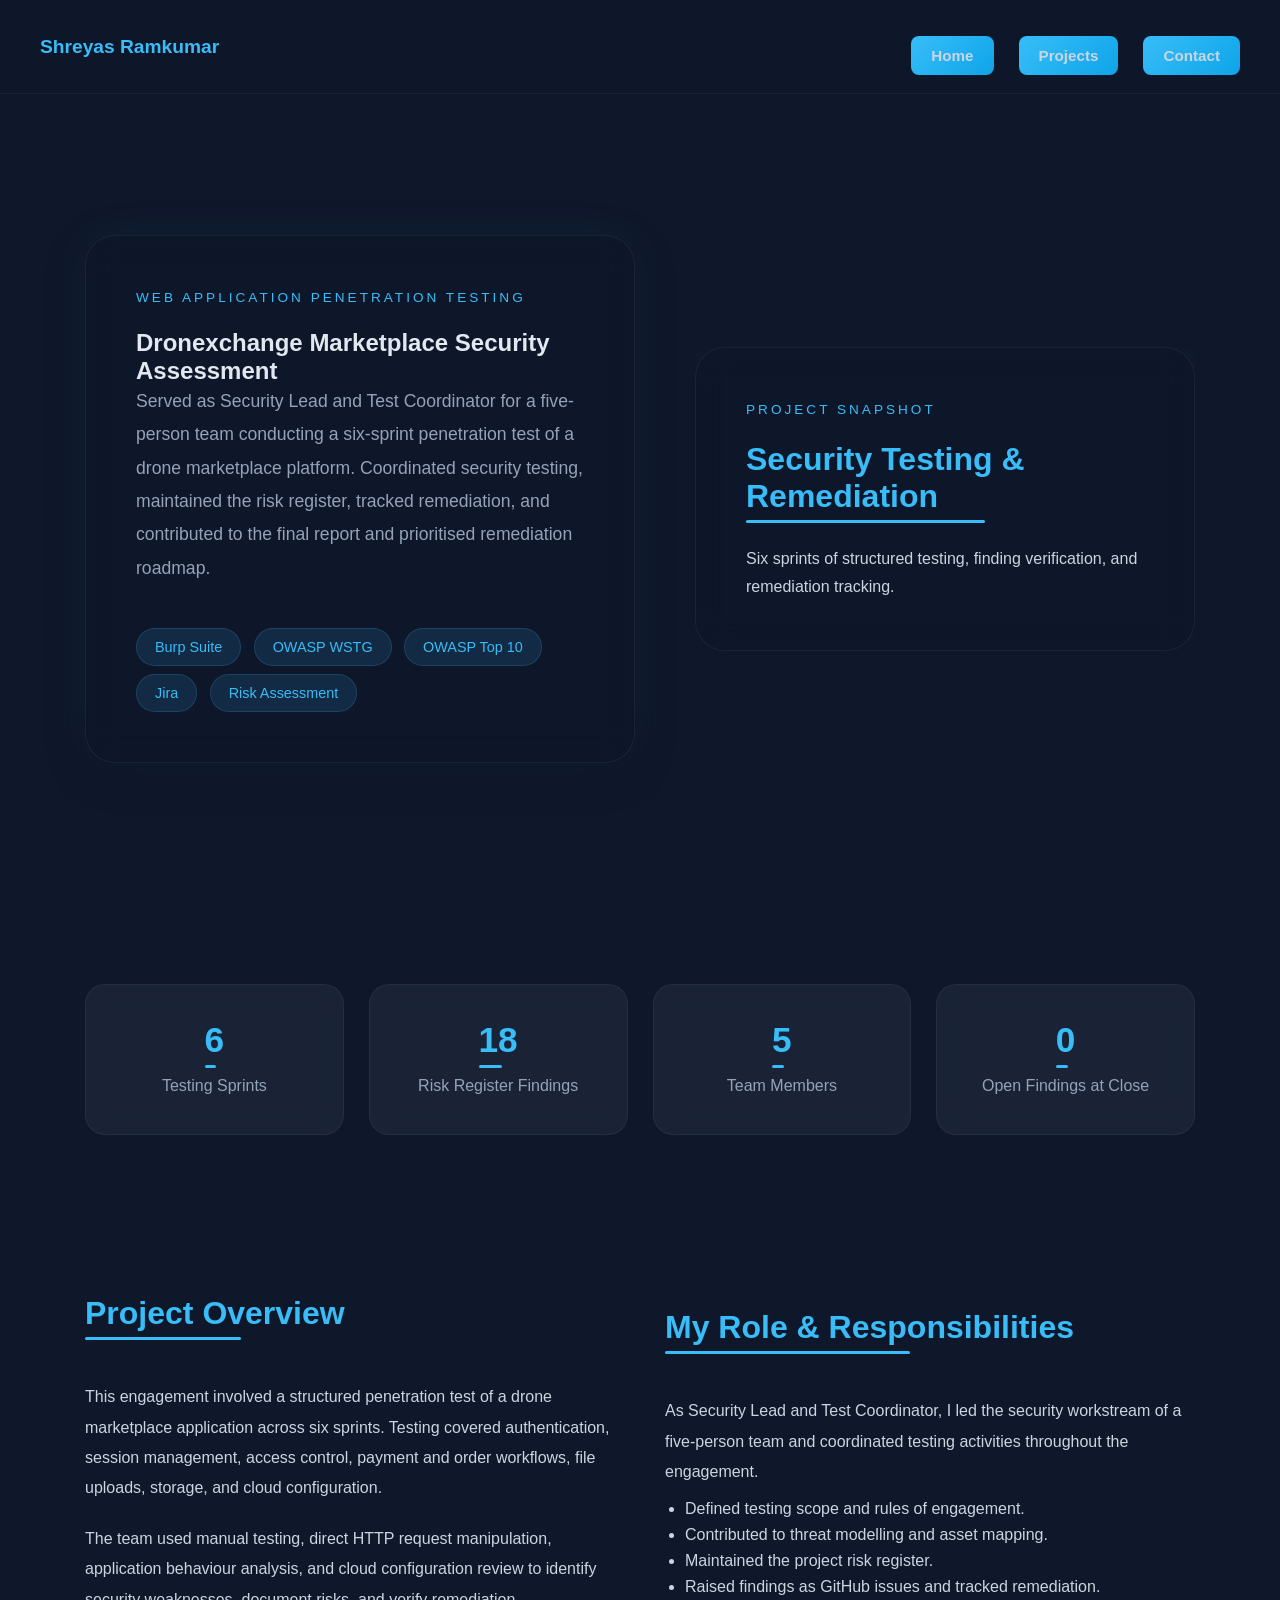
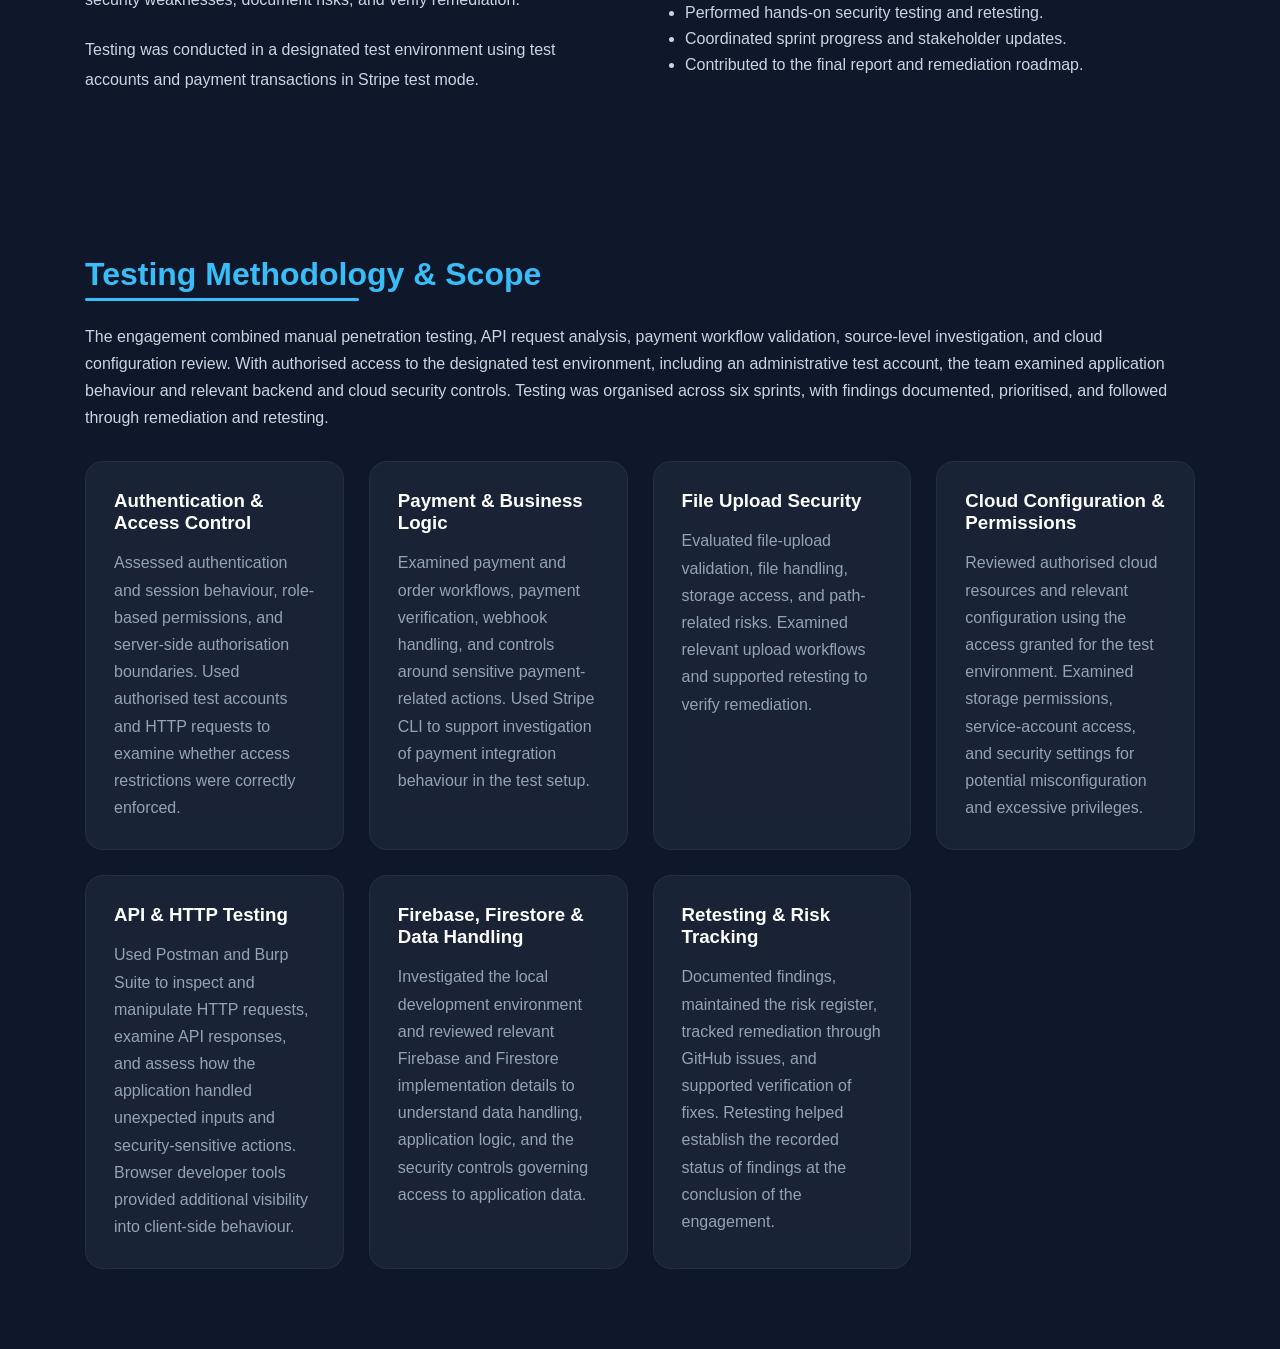
==== dronexchange.html @ d982eaaa "Update dronexchange.html" ====
<!DOCTYPE html>
<html lang="en">

<head>
    <meta charset="UTF-8">
    <meta name="viewport" content="width=device-width, initial-scale=1.0">

    <title>Dronexchange Security Assessment | Shreyas Ramkumar</title>
    <meta name="description"
        content="A public-safe case study of a six-sprint marketplace penetration-testing engagement led by Shreyas Ramkumar.">

    <link rel="stylesheet" href="style.css">
</head>

<body>

    <!-- NAVBAR -->
    <nav>
        <h3>Shreyas Ramkumar</h3>

        <div>
            <a href="index.html">Home</a>
            <a href="index.html#projects">Projects</a>
            <a href="index.html#contact">Contact</a>
        </div>
    </nav>

    <!-- PROJECT HERO -->
    <section class="project-showcase">

        <div class="project-hero-card hidden">

            <p class="project-label">
                WEB APPLICATION PENETRATION TESTING
            </p>

            <h1>Dronexchange Marketplace Security Assessment</h1>

            <p class="project-description">
                Served as Security Lead and Test Coordinator for a
                five-person team conducting a six-sprint penetration
                test of a drone marketplace platform. Coordinated
                security testing, maintained the risk register, tracked
                remediation, and contributed to the final report and
                prioritised remediation roadmap.
            </p>

            <div class="project-badges">
                <span>Burp Suite</span>
                <span>OWASP WSTG</span>
                <span>OWASP Top 10</span>
                <span>Jira</span>
                <span>Risk Assessment</span>
            </div>

        </div>

        <div class="project-showcase-image hidden">
            <!-- We will add a suitable public-safe project visual later. -->
            <div class="project-hero-card">
                <p class="project-label">PROJECT SNAPSHOT</p>
                <h2>Security Testing &amp; Remediation</h2>
                <p>
                    Six sprints of structured testing, finding
                    verification, and remediation tracking.
                </p>
            </div>
        </div>

    </section>

    <!-- PROJECT METRICS -->
    <section>

        <div class="stats-grid">

            <div class="stat-card hidden">
                <h2>6</h2>
                <p>Testing Sprints</p>
            </div>

            <div class="stat-card hidden">
                <h2>18</h2>
                <p>Risk Register Findings</p>
            </div>

            <div class="stat-card hidden">
                <h2>5</h2>
                <p>Team Members</p>
            </div>

            <div class="stat-card hidden">
                <h2>0</h2>
                <p>Open Findings at Close</p>
            </div>

        </div>

    </section>

    
    <!-- PROJECT OVERVIEW -->
    <section>

        <div class="split-layout">

            <div class="split-text hidden">

                <h2>Project Overview</h2>

                <p>
                    This engagement involved a structured penetration
                    test of a drone marketplace application across six
                    sprints. Testing covered authentication, session
                    management, access control, payment and order
                    workflows, file uploads, storage, and cloud
                    configuration.
                </p>

                <p>
                    The team used manual testing, direct HTTP request
                    manipulation, application behaviour analysis, and
                    cloud configuration review to identify security
                    weaknesses, document risks, and verify remediation.
                </p>

                <p>
                    Testing was conducted in a designated test
                    environment using test accounts and payment
                    transactions in Stripe test mode.
                </p>

            </div>

            <div class="split-text hidden">

                <h2>My Role &amp; Responsibilities</h2>

                <p>
                    As Security Lead and Test Coordinator, I led the
                    security workstream of a five-person team and
                    coordinated testing activities throughout the
                    engagement.
                </p>

                <ul>
                    <li>Defined testing scope and rules of engagement.</li>
                    <li>Contributed to threat modelling and asset mapping.</li>
                    <li>Maintained the project risk register.</li>
                    <li>Raised findings as GitHub issues and tracked remediation.</li>
                    <li>Performed hands-on security testing and retesting.</li>
                    <li>Coordinated sprint progress and stakeholder updates.</li>
                    <li>Contributed to the final report and remediation roadmap.</li>
                </ul>

            </div>

        </div>

    </section>

    
    <!-- TESTING METHODOLOGY & SCOPE -->
    <section>

        <h2>Testing Methodology &amp; Scope</h2>

        <p>
            The engagement combined manual penetration testing,
            API request analysis, payment workflow validation,
            source-level investigation, and cloud configuration
            review. With authorised access to the designated test
            environment, including an administrative test account,
            the team examined application behaviour and relevant
            backend and cloud security controls. Testing was
            organised across six sprints, with findings documented,
            prioritised, and followed through remediation and retesting.
        </p>

        <div class="feature-grid">

            <!-- CARD 1 -->
            <div class="feature-card hidden">
                <h3>Authentication &amp; Access Control</h3>
                <p>
                    Assessed authentication and session behaviour,
                    role-based permissions, and server-side
                    authorisation boundaries. Used authorised test
                    accounts and HTTP requests to examine whether
                    access restrictions were correctly enforced.
                </p>
            </div>

            <!-- CARD 2 -->
            <div class="feature-card hidden">
                <h3>Payment &amp; Business Logic</h3>
                <p>
                    Examined payment and order workflows, payment
                    verification, webhook handling, and controls
                    around sensitive payment-related actions.
                    Used Stripe CLI to support investigation of
                    payment integration behaviour in the test setup.
                </p>
            </div>

            <!-- CARD 3 -->
            <div class="feature-card hidden">
                <h3>File Upload Security</h3>
                <p>
                    Evaluated file-upload validation, file handling,
                    storage access, and path-related risks. Examined
                    relevant upload workflows and supported
                    retesting to verify remediation.
                </p>
            </div>

            <!-- CARD 4 -->
            <div class="feature-card hidden">
                <h3>Cloud Configuration &amp; Permissions</h3>
                <p>
                    Reviewed authorised cloud resources and relevant
                    configuration using the access granted for the
                    test environment. Examined storage permissions,
                    service-account access, and security settings
                    for potential misconfiguration and excessive
                    privileges.
                </p>
            </div>

            <!-- CARD 5 -->
            <div class="feature-card hidden">
                <h3>API &amp; HTTP Testing</h3>
                <p>
                    Used Postman and Burp Suite to inspect and
                    manipulate HTTP requests, examine API responses,
                    and assess how the application handled
                    unexpected inputs and security-sensitive actions.
                    Browser developer tools provided additional
                    visibility into client-side behaviour.
                </p>
            </div>

            <!-- CARD 6 -->
            <div class="feature-card hidden">
                <h3>Firebase, Firestore &amp; Data Handling</h3>
                <p>
                    Investigated the local development environment
                    and reviewed relevant Firebase and Firestore
                    implementation details to understand data
                    handling, application logic, and the security
                    controls governing access to application data.
                </p>
            </div>

            <!-- CARD 7 -->
            <div class="feature-card hidden">
                <h3>Retesting &amp; Risk Tracking</h3>
                <p>
                    Documented findings, maintained the risk register,
                    tracked remediation through GitHub issues, and
                    supported verification of fixes. Retesting
                    helped establish the recorded status of findings
                    at the conclusion of the engagement.
                </p>
            </div>

        </div>

    </section>


    <!-- SCROLL ANIMATION -->
    <script>
        const observer = new IntersectionObserver((entries) => {
            entries.forEach(entry => {
                if (entry.isIntersecting) {
                    entry.target.classList.add("show");
                } else {
                    entry.target.classList.remove("show");
                }
            });
        }, {
            threshold: 0.2
        });

        const hiddenElements = document.querySelectorAll(".hidden");
        hiddenElements.forEach(el => observer.observe(el));
    </script>

</body>
</html>
---- style.css ----
/* ===================================
   RESET
=================================== */

* {
    margin: 0;
    padding: 0;
    box-sizing: border-box;
}

/* ===================================
   GLOBAL
=================================== */

html {
    scroll-behavior: smooth;
}

body {
    font-family: 'Segoe UI', sans-serif;
    background: #0f172a;
    color: #e2e8f0;
    overflow-x: hidden;
}

/* ===================================
   NAVBAR
=================================== */

nav {
    position: sticky;
    top: 0;
    width: 100%;
    background: rgba(15, 23, 42, 0.82);
    backdrop-filter: blur(14px);
    padding: 18px 40px;
    display: flex;
    justify-content: space-between;
    align-items: center;
    z-index: 1000;
    border-bottom: 1px solid rgba(255,255,255,0.05);
}

nav h3 {
    color: #38bdf8;
    font-size: 1.2rem;
    font-weight: 600;
}

nav div {
    display: flex;
    align-items: center;
}

nav a {
    margin-left: 25px;
    text-decoration: none;
    color: #cbd5e1;
    font-size: 0.95rem;
    transition: 0.25s ease;
    position: relative;
}

nav a:hover {
    color: #38bdf8;
}

nav a.active {
    color: #38bdf8;
}

nav a.active::after {
    content: "";
    position: absolute;
    left: 0;
    bottom: -6px;
    width: 100%;
    height: 2px;
    background: #38bdf8;
}

/* ===================================
   HERO SECTION
=================================== */

.hero {
    min-height: 92vh;
    display: flex;
    justify-content: center;
    align-items: center;
    text-align: center;
    padding: 40px 20px;

    background:
        radial-gradient(circle at top left, rgba(56,189,248,0.15), transparent 25%),
        radial-gradient(circle at bottom right, rgba(14,165,233,0.15), transparent 25%),
        #0f172a;
}

.hero-content {
    max-width: 850px;
}

.hero-tag {
    color: #38bdf8;
    letter-spacing: 3px;
    font-size: 0.85rem;
    margin-bottom: 20px;
}

.hero h1 {
    font-size: 4rem;
    color: white;
    margin-bottom: 15px;
    line-height: 1.1;
}

.hero h2 {
    font-size: 1.8rem;
    color: #38bdf8;
    min-height: 55px;
}

.hero-description {
    margin-top: 25px;
    font-size: 1.08rem;
    line-height: 1.8;
    color: #94a3b8;
}

.hero-buttons {
    margin-top: 35px;
}

.hero-buttons a {
    margin: 10px;
}

/* ===================================
   SECTION
=================================== */

section {
    max-width: 1150px;
    margin: auto;
    padding: 80px 20px;
}

h2 {
    scroll-margin-top: 120px;
    color: #38bdf8;
    margin-bottom: 30px;
    font-size: 2rem;
    position: relative;
    display: inline-block;
}

h2::after {
    content: "";
    position: absolute;
    left: 0;
    bottom: -8px;
    width: 60%;
    height: 3px;
    background: #38bdf8;
    border-radius: 10px;
}

/* ===================================
   GENERAL CARD
=================================== */

.card {
    background: rgba(30, 41, 59, 0.72);
    border: 1px solid rgba(255,255,255,0.05);
    padding: 28px;
    margin-top: 25px;
    border-radius: 18px;
    backdrop-filter: blur(14px);
    transition: 0.3s ease;
    box-shadow: 0 8px 24px rgba(0,0,0,0.15);
}

.card:hover {
    transform: translateY(-6px);
    border-color: rgba(56,189,248,0.25);
    box-shadow: 0 0 30px rgba(56,189,248,0.12);
}

/* ===================================
   PROJECT GRID
=================================== */

.project-grid {
    display: grid;
    grid-template-columns: repeat(auto-fit, minmax(320px, 1fr));
    gap: 28px;
    margin-top: 35px;
}

.project-card {
    background: rgba(30, 41, 59, 0.72);
    border: 1px solid rgba(255,255,255,0.05);
    border-radius: 18px;
    overflow: hidden;
    transition: 0.3s ease;
    backdrop-filter: blur(14px);
    position: relative;
    box-shadow: 0 8px 24px rgba(0,0,0,0.15);
}

.project-card:hover {
    transform: translateY(-8px);
    border-color: rgba(56,189,248,0.35);
    box-shadow: 0 0 30px rgba(56,189,248,0.18);
}

.project-content {
    padding: 30px;
}

.project-type {
    color: #38bdf8;
    font-size: 0.78rem;
    letter-spacing: 2px;
    margin-bottom: 14px;
    text-transform: uppercase;
}

.project-card h3 {
    color: white;
    margin-bottom: 16px;
    font-size: 1.45rem;
}

.project-card p {
    color: #94a3b8;
    line-height: 1.7;
}

.project-tags {
    margin-top: 22px;
}

.project-tags span {
    display: inline-block;
    padding: 7px 14px;
    margin: 5px 6px 0 0;
    border-radius: 30px;
    background: rgba(56,189,248,0.12);
    color: #38bdf8;
    font-size: 0.8rem;
}

/* ===================================
   TEXT
=================================== */

p {
    line-height: 1.7;
    color: #cbd5e1;
}

ul {
    padding-left: 20px;
    margin-top: 12px;
}

li {
    margin-bottom: 8px;
    color: #cbd5e1;
}

/* ===================================
   BUTTONS
=================================== */

a {
    display: inline-block;
    margin-top: 18px;
    padding: 11px 20px;
    background: linear-gradient(135deg, #38bdf8, #0ea5e9);
    color: #0f172a;
    border-radius: 8px;
    text-decoration: none;
    font-weight: 600;
    transition: 0.25s ease;
}

a:hover {
    transform: translateY(-3px);
    box-shadow: 0 0 18px rgba(56,189,248,0.35);
}

/* ===================================
   MEDIA
=================================== */

img,
video {
    width: 100%;
    margin-top: 18px;
    border-radius: 12px;
    box-shadow: 0 6px 18px rgba(0,0,0,0.25);
}

/* ===================================
   TYPING CURSOR
=================================== */

#typing::after {
    content: "|";
    animation: blink 1s infinite;
}

@keyframes blink {
    0%, 50%, 100% {
        opacity: 1;
    }

    25%, 75% {
        opacity: 0;
    }
}

/* ===================================
   SCROLL ANIMATION
=================================== */

.hidden {
    opacity: 0;
    transform: translateY(40px);
    transition: all 0.8s ease;
}

.show {
    opacity: 1;
    transform: translateY(0);
}

/* ===================================
   PROJECT SHOWCASE HERO
=================================== */

.project-showcase {
    min-height: 90vh;
    display: grid;
    grid-template-columns: 1.1fr 1fr;
    align-items: center;
    gap: 60px;
    padding: 80px 20px;
}

.project-showcase-text h1 {
    font-size: 4rem;
    line-height: 1.1;
    color: white;
    margin-bottom: 25px;
}

.project-label {
    color: #38bdf8;
    letter-spacing: 3px;
    font-size: 0.85rem;
    margin-bottom: 20px;
}

.project-description {
    color: #94a3b8;
    font-size: 1.1rem;
    line-height: 1.9;
    margin-bottom: 35px;
}

.project-showcase-image img {
    border-radius: 22px;
    box-shadow: 0 0 40px rgba(56,189,248,0.18);
}

/* ===================================
   BADGES
=================================== */

.project-badges span {
    display: inline-block;
    padding: 10px 18px;
    margin: 8px 8px 0 0;
    border-radius: 30px;
    background: rgba(56,189,248,0.12);
    color: #38bdf8;
    border: 1px solid rgba(56,189,248,0.18);
    font-size: 0.9rem;
}

/* ===================================
   STATS
=================================== */

.stats-grid {
    display: grid;
    grid-template-columns: repeat(auto-fit, minmax(220px, 1fr));
    gap: 25px;
}

.stat-card {
    background: rgba(30, 41, 59, 0.72);
    border: 1px solid rgba(255,255,255,0.05);
    padding: 35px;
    border-radius: 20px;
    text-align: center;
    backdrop-filter: blur(14px);
    transition: 0.3s ease;
}

.stat-card:hover {
    transform: translateY(-8px);
    border-color: rgba(56,189,248,0.25);
    box-shadow: 0 0 30px rgba(56,189,248,0.12);
}

.stat-card h2 {
    font-size: 2.2rem;
    color: #38bdf8;
    margin-bottom: 12px;
}

.stat-card p {
    color: #94a3b8;
}

/* ===================================
   SPLIT LAYOUT
=================================== */

.split-layout {
    display: grid;
    grid-template-columns: 1fr 1fr;
    gap: 50px;
    align-items: center;
}

.split-text p {
    margin-top: 20px;
    line-height: 1.9;
}

.split-image img {
    border-radius: 20px;
}

/* ===================================
   FEATURES
=================================== */

.feature-grid {
    display: grid;
    grid-template-columns: repeat(auto-fit, minmax(240px, 1fr));
    gap: 25px;
    margin-top: 30px;
}

.feature-card {
    background: rgba(30, 41, 59, 0.72);
    border: 1px solid rgba(255,255,255,0.05);
    padding: 28px;
    border-radius: 18px;
    transition: 0.3s ease;
    backdrop-filter: blur(14px);
}

.feature-card:hover {
    transform: translateY(-6px);
    border-color: rgba(56,189,248,0.25);
    box-shadow: 0 0 30px rgba(56,189,248,0.12);
}

.feature-card h3 {
    color: white;
    margin-bottom: 15px;
}

.feature-card p {
    color: #94a3b8;
    line-height: 1.7;
}

/* ===================================
   GALLERY
=================================== */

.gallery-grid {
    display: grid;
    grid-template-columns: 1fr;
    gap: 30px;
    margin-top: 30px;
}

.gallery-grid img {
    border-radius: 20px;
    transition: 0.3s ease;
}

.gallery-grid img:hover {
    transform: scale(1.015);
}

/* ===================================
   CTA
=================================== */

.cta-card {
    background:
        linear-gradient(
            135deg,
            rgba(56,189,248,0.12),
            rgba(14,165,233,0.05)
        );

    border: 1px solid rgba(56,189,248,0.18);

    padding: 50px;
    border-radius: 24px;
    text-align: center;
}

.cta-card h2 {
    margin-bottom: 20px;
}

.cta-card p {
    max-width: 700px;
    margin: auto;
    color: #94a3b8;
    line-height: 1.8;
}

/* ===================================
   MOBILE
=================================== */

@media (max-width: 900px) {

    nav {
        flex-direction: column;
        gap: 15px;
        padding: 18px 20px;
    }

    nav div {
        flex-wrap: wrap;
        justify-content: center;
    }

    nav a {
        margin: 8px 12px;
    }

    .hero h1 {
        font-size: 2.6rem;
    }

    .hero h2 {
        font-size: 1.3rem;
    }

    h2 {
        font-size: 1.7rem;
    }

    section {
        padding: 60px 20px;
    }

    .project-showcase {
        grid-template-columns: 1fr;
        text-align: center;
    }

    .project-showcase-text h1 {
        font-size: 2.8rem;
    }

    .split-layout {
        grid-template-columns: 1fr;
    }
}

/* ===================================
   HERO GLASS CARD
=================================== */

.project-hero-card {
    background: rgba(15, 23, 42, 0.72);

    border: 1px solid rgba(255,255,255,0.06);

    backdrop-filter: blur(16px);

    padding: 50px;

    border-radius: 30px;

    box-shadow:
        0 0 40px rgba(56,189,248,0.08),
        0 10px 40px rgba(0,0,0,0.25);
}

/* ===================================
   SHOWCASE GRID
=================================== */

.showcase-grid {
    display: grid;
    grid-template-columns: 1fr;
    gap: 35px;
    margin-top: 35px;
}

.showcase-card {
    background: rgba(15, 23, 42, 0.72);

    border: 1px solid rgba(255,255,255,0.06);

    border-radius: 28px;

    overflow: hidden;

    backdrop-filter: blur(14px);

    transition: 0.35s ease;

    box-shadow:
        0 10px 40px rgba(0,0,0,0.22);
}

.showcase-card:hover {
    transform: translateY(-8px);

    border-color: rgba(56,189,248,0.22);

    box-shadow:
        0 0 35px rgba(56,189,248,0.12);
}

.showcase-card img {
    margin-top: 0;

    border-radius: 0;

    transition: 0.35s ease;
}

.showcase-card:hover img {
    transform: scale(1.02);
}

.showcase-info {
    padding: 28px;
}

.showcase-info h3 {
    color: white;

    margin-bottom: 12px;

    font-size: 1.35rem;
}

.showcase-info p {
    color: #94a3b8;

    line-height: 1.8;
}

/* ===================================
   ANIMATED BACKGROUND GLOW
=================================== */

.background-glow {
    position: fixed;

    inset: 0;

    overflow: hidden;

    z-index: -1;
}

.glow {
    position: absolute;

    border-radius: 50%;

    filter: blur(120px);

    opacity: 0.18;

    animation: floatGlow 12s ease-in-out infinite;
}

.glow1 {
    width: 350px;
    height: 350px;

    background: #38bdf8;

    top: -80px;
    left: -80px;
}

.glow2 {
    width: 300px;
    height: 300px;

    background: #0ea5e9;

    bottom: -80px;
    right: -60px;

    animation-delay: 3s;
}

.glow3 {
    width: 250px;
    height: 250px;

    background: #2563eb;

    top: 40%;
    left: 50%;

    animation-delay: 6s;
}

@keyframes floatGlow {

    0% {
        transform: translateY(0px) translateX(0px);
    }

    50% {
        transform: translateY(-20px) translateX(15px);
    }

    100% {
        transform: translateY(0px) translateX(0px);
       /* ===================================
   HERO V2
=================================== */

.hero {
    min-height: 92vh;

    display: grid;

    grid-template-columns: 1.1fr 0.9fr;

    align-items: center;

    gap: 70px;

    max-width: 1250px;

    margin: auto;

    padding: 80px 20px;
}

.hero-left h1 {
    font-size: 5rem;

    line-height: 1.05;

    margin-bottom: 20px;

    color: white;
}

.hero-left h2 {
    font-size: 1.8rem;

    color: #cbd5e1;

    margin-bottom: 28px;
}

.hero-left h2 span {
    color: #38bdf8;
}

.hero-description {
    font-size: 1.08rem;

    line-height: 1.9;

    color: #94a3b8;

    max-width: 650px;
}

.hero-card {
    background: rgba(15, 23, 42, 0.72);

    border: 1px solid rgba(255,255,255,0.06);

    border-radius: 30px;

    padding: 45px;

    backdrop-filter: blur(16px);

    box-shadow:
        0 0 35px rgba(56,189,248,0.08),
        0 10px 40px rgba(0,0,0,0.25);
}

.hero-card h3 {
    color: white;

    margin-bottom: 25px;

    font-size: 1.5rem;
}

.hero-skills {
    display: flex;

    flex-wrap: wrap;

    gap: 12px;

    margin-bottom: 35px;
}

.hero-skills span {
    padding: 10px 16px;

    border-radius: 30px;

    background: rgba(56,189,248,0.12);

    border: 1px solid rgba(56,189,248,0.18);

    color: #38bdf8;

    font-size: 0.9rem;
}

.hero-stats {
    display: flex;

    gap: 40px;
}

.hero-stats h4 {
    font-size: 2rem;

    color: #38bdf8;

    margin-bottom: 8px;
}

.hero-stats p {
    color: #94a3b8;
}

/* ===================================
   MOBILE HERO
=================================== */

@media (max-width: 950px) {

    .hero {
        grid-template-columns: 1fr;

        text-align: center;
    }

    .hero-left h1 {
        font-size: 3.5rem;
    }

    .hero-left h2 {
        font-size: 1.4rem;
    }

    .hero-description {
        margin: auto;
    }

    .hero-stats {
        justify-content: center;
    }

}
    }

   

}
/* ===================================
   HERO SECTION FINAL
=================================== */

.hero {

    min-height: 92vh;

    display: flex;

    justify-content: center;

    align-items: center;

    text-align: center;

    max-width: 1250px;

    margin: auto;

    padding: 80px 20px;
}

.hero-left {
    max-width: 1050px;
}

.hero-tag {

    color: #38bdf8;

    letter-spacing: 5px;

    font-size: 0.9rem;

    margin-bottom: 30px;
}

.hero-left h1 {

    font-size: 6rem;

    line-height: 1.02;

    margin-bottom: 28px;

    color: white;

    font-weight: 700;
}

.hero-left h2 {

    font-size: 2rem;

    margin-bottom: 35px;

    color: #38bdf8;

    min-height: 70px;
}

.hero-description {

    font-size: 1.15rem;

    line-height: 2;

    color: #94a3b8;

    max-width: 950px;

    margin: auto;
}

.hero-buttons {

    margin-top: 55px;
}

.hero-buttons a {

    margin: 12px;
}

/* ===================================
   TYPING CURSOR
=================================== */

#typing-text::after {

    content: "|";

    animation: blinkCursor 1s infinite;
}

@keyframes blinkCursor {

    0%, 50%, 100% {
        opacity: 1;
    }

    25%, 75% {
        opacity: 0;
    }
}

/* ===================================
   MOBILE HERO
=================================== */

@media (max-width: 950px) {

    .hero-left h1 {

        font-size: 3.8rem;
    }

    .hero-left h2 {

        font-size: 1.5rem;
    }

    .hero-description {

        font-size: 1rem;
    }

}

/* ===================================
   HERO GLASS CONTAINER
=================================== */

.hero-glass {

    background: rgba(15, 23, 42, 0.62);

    border: 1px solid rgba(255,255,255,0.06);

    backdrop-filter: blur(14px);

    padding: 70px 60px;

    border-radius: 36px;

    box-shadow:
        0 0 40px rgba(56,189,248,0.08),
        0 10px 50px rgba(0,0,0,0.28);

    max-width: 1050px;

    margin: auto;
}

/* ===================================
   ABOUT SECTION REFINED
=================================== */

.about-layout {

    display: grid;

    grid-template-columns: 1.2fr 0.8fr;

    gap: 35px;

    align-items: stretch;
}

.about-card {

    background: rgba(15, 23, 42, 0.72);

    border: 1px solid rgba(255,255,255,0.06);

    border-radius: 32px;

    padding: 50px;

    backdrop-filter: blur(14px);

    box-shadow:
        0 10px 40px rgba(0,0,0,0.24);
}

.about-card h3 {

    color: white;

    font-size: 2rem;

    margin-bottom: 28px;
}

.about-card p {

    color: #94a3b8;

    line-height: 2;

    margin-bottom: 24px;
}

.about-highlights {

    display: grid;

    grid-template-columns: 1fr 1fr;

    gap: 20px;
}

.highlight-box {

    background: rgba(15, 23, 42, 0.72);

    border: 1px solid rgba(255,255,255,0.06);

    border-radius: 26px;

    padding: 35px 25px;

    text-align: center;

    backdrop-filter: blur(14px);

    transition: 0.3s ease;
}

.highlight-box:hover {

    transform: translateY(-6px);

    border-color: rgba(56,189,248,0.18);

    box-shadow:
        0 0 25px rgba(56,189,248,0.08);
}

.highlight-box h4 {

    color: #38bdf8;

    font-size: 2rem;

    margin-bottom: 12px;
}

.highlight-box p {

    color: #94a3b8;

    line-height: 1.7;
}

/* MOBILE */

@media (max-width: 900px) {

    .about-layout {

        grid-template-columns: 1fr;
    }

    .about-highlights {

        grid-template-columns: 1fr 1fr;
    }

}

/* ===================================
   FEATURED PROJECTS GRID
=================================== */

.project-showcase-grid {

    display: grid;

    grid-template-columns: repeat(auto-fit, minmax(320px, 1fr));

    gap: 32px;
}

.featured-project {

    background: rgba(15, 23, 42, 0.72);

    border: 1px solid rgba(255,255,255,0.06);

    border-radius: 34px;

    overflow: hidden;

    backdrop-filter: blur(14px);

    transition: 0.35s ease;

    box-shadow:
        0 10px 40px rgba(0,0,0,0.24);

    display: flex;

    flex-direction: column;

    height: 100%;
}

.featured-project:hover {

    transform: translateY(-8px);

    border-color: rgba(56,189,248,0.18);

    box-shadow:
        0 0 35px rgba(56,189,248,0.1);
}

.featured-project img {

    width: 100%;

    height: 220px;

    object-fit: cover;
}

.featured-project-content {

    padding: 32px;

    display: flex;

    flex-direction: column;

    flex-grow: 1;
}

.featured-project-content a {

    margin-top: auto;
}

/* ===================================
   SKILLS SECTION REFINED
=================================== */

.skills-layout {

    display: grid;

    grid-template-columns: repeat(auto-fit, minmax(320px, 1fr));

    gap: 28px;
}

.skills-category {

    background: rgba(15, 23, 42, 0.72);

    border: 1px solid rgba(255,255,255,0.06);

    border-radius: 30px;

    padding: 38px;

    backdrop-filter: blur(14px);

    transition: 0.35s ease;
}

.skills-category:hover {

    transform: translateY(-6px);

    border-color: rgba(56,189,248,0.18);

    box-shadow:
        0 0 28px rgba(56,189,248,0.08);
}

.skills-category h3 {

    color: white;

    font-size: 1.4rem;

    margin-bottom: 26px;
}

.skills-tags {

    display: flex;

    flex-wrap: wrap;

    gap: 14px;
}

.skills-tags span {

    padding: 11px 18px;

    border-radius: 30px;

    background: rgba(56,189,248,0.12);

    border: 1px solid rgba(56,189,248,0.18);

    color: #38bdf8;

    font-size: 0.92rem;

    transition: 0.3s ease;
}

.skills-tags span:hover {

    transform: scale(1.05);

    background: rgba(56,189,248,0.2);
}

/* ===================================
   EXPERIENCE TIMELINE
=================================== */

.timeline {

    position: relative;

    padding-left: 40px;
}

.timeline::before {

    content: "";

    position: absolute;

    left: 8px;

    top: 0;

    width: 2px;

    height: 100%;

    background:
        linear-gradient(
            to bottom,
            rgba(56,189,248,0.5),
            transparent
        );
}

.timeline-item {

    position: relative;

    margin-bottom: 40px;
}

.timeline-dot {

    position: absolute;

    left: -40px;

    top: 20px;

    width: 18px;

    height: 18px;

    border-radius: 50%;

    background: #38bdf8;

    box-shadow:
        0 0 18px rgba(56,189,248,0.5);
}

.timeline-content {

    background: rgba(15, 23, 42, 0.72);

    border: 1px solid rgba(255,255,255,0.06);

    border-radius: 30px;

    padding: 40px;

    backdrop-filter: blur(14px);

    transition: 0.35s ease;
}

.timeline-content:hover {

    transform: translateY(-6px);

    border-color: rgba(56,189,248,0.18);

    box-shadow:
        0 0 28px rgba(56,189,248,0.08);
}

.timeline-header {

    display: flex;

    justify-content: space-between;

    align-items: center;

    gap: 20px;

    margin-bottom: 24px;
}

.timeline-header h3 {

    color: white;

    font-size: 1.5rem;

    margin-bottom: 10px;
}

.timeline-header h4 {

    color: #38bdf8;

    font-weight: 500;
}

.timeline-header span {

    color: #94a3b8;

    font-size: 0.95rem;
}

.timeline-content p {

    color: #94a3b8;

    line-height: 1.9;
}

/* MOBILE */

@media (max-width: 700px) {

    .timeline-header {

        flex-direction: column;

        align-items: flex-start;
    }

}

/* ===================================
   EXPERIENCE BULLETS
=================================== */

.experience-points {

    margin-top: 10px;

    padding-left: 22px;
}

.experience-points li {

    color: #94a3b8;

    line-height: 2;

    margin-bottom: 14px;
}


/* ===================================
   CONTACT SECTION FINAL
=================================== */

.contact-wrapper {

    background:
        linear-gradient(
            135deg,
            rgba(56,189,248,0.12),
            rgba(14,165,233,0.04)
        );

    border: 1px solid rgba(56,189,248,0.14);

    border-radius: 40px;

    padding: 80px 50px;

    text-align: center;

    backdrop-filter: blur(14px);

    box-shadow:
        0 0 45px rgba(56,189,248,0.08),
        0 10px 40px rgba(0,0,0,0.22);
}

.contact-tag {

    color: #38bdf8;

    letter-spacing: 4px;

    margin-bottom: 24px;

    font-size: 0.9rem;
}

.contact-wrapper h2 {

    color: white;

    font-size: 3.2rem;

    margin-bottom: 28px;

    line-height: 1.2;
}

.contact-description {

    color: #94a3b8;

    max-width: 800px;

    margin: auto;

    line-height: 2;

    font-size: 1.08rem;
}

.contact-buttons {

    margin-top: 50px;
}

/* MOBILE */

@media (max-width: 800px) {

    .contact-wrapper {

        padding: 60px 30px;
    }

    .contact-wrapper h2 {

        font-size: 2.3rem;
    }

}

/* ===================================
   MINIMAL FOOTER
=================================== */

footer {

    max-width: 1200px;

    margin: auto;

    padding: 40px 20px 55px;

    text-align: center;

    border-top: 1px solid rgba(255,255,255,0.05);

    color: #64748b;

    font-size: 0.95rem;
}

/* ===================================
   PREMIUM IMAGE HOVER EFFECTS
=================================== */

.featured-project,
.showcase-card,
.project-showcase-image {

    overflow: hidden;
}

.featured-project img,
.showcase-card img,
.project-showcase-image img {

    transition:
        transform 0.6s ease,
        filter 0.6s ease;

    will-change: transform;
}

.featured-project:hover img,
.showcase-card:hover img,
.project-showcase-image:hover img {

    transform: scale(1.08);

    filter:
        brightness(1.08)
        contrast(1.05);
}

/* ===================================
   ICON SPACING
=================================== */

h3 i {

    margin-right: 10px;

    color: #38bdf8;

    vertical-align: middle;
}

/* CONTACT BUTTON ICONS */

.contact-buttons a i {

    margin-right: 10px;

    color: black !important;

    vertical-align: middle;
}

/* ===================================
   TYPOGRAPHY REFINEMENT
=================================== */

.section-title h2 {

    line-height: 1.15;

    letter-spacing: -1px;
}

.hero h1 {

    letter-spacing: -2px;
}

.hero-description,
.about-card p,
.featured-project-content p,
.timeline-content p,
.contact-description {

    max-width: 75ch;
}

.project-type,
.hero-tag,
.contact-tag,
.section-title p {

    font-weight: 600;
}

.featured-project-content h3,
.about-card h3,
.timeline-header h3 {

    line-height: 1.3;
}

/* ===================================
   ACTIVE NAVBAR LINK
=================================== */

nav a.active {

    color: #38bdf8;

    position: relative;
}

nav a.active::after {

    content: "";

    position: absolute;

    left: 0;

    bottom: -6px;

    width: 100%;

    height: 2px;

    background: #38bdf8;

    border-radius: 10px;
}

/* ===================================
   CINEMATIC SPOTLIGHT
=================================== */

.spotlight {

    position: fixed;

    inset: 0;

    z-index: -2;

    pointer-events: none;

    background:

        radial-gradient(
            circle at 20% 30%,
            rgba(56,189,248,0.12),
            transparent 25%
        ),

        radial-gradient(
            circle at 80% 70%,
            rgba(14,165,233,0.1),
            transparent 30%
        ),

        radial-gradient(
            circle at 50% 50%,
            rgba(37,99,235,0.08),
            transparent 40%
        );

    animation: spotlightMove 16s ease-in-out infinite alternate;
}

@keyframes spotlightMove {

    0% {

        transform:
            translateX(0px)
            translateY(0px)
            scale(1);
    }

    100% {

        transform:
            translateX(-20px)
            translateY(10px)
            scale(1.05);
    }
}

/* ===================================
   CERTIFICATIONS STRIP DESIGN
=================================== */

.certification-list {

    display: flex;

    flex-direction: column;

    gap: 22px;
}

.certification-item {

    background: rgba(15, 23, 42, 0.72);

    border: 1px solid rgba(255,255,255,0.06);

    border-radius: 24px;

    padding: 26px 30px;

    backdrop-filter: blur(14px);

    transition: 0.35s ease;

    box-shadow:
        0 10px 40px rgba(0,0,0,0.18);
}

.certification-item:hover {

    transform: translateY(-5px);

    border-color: rgba(56,189,248,0.18);

    box-shadow:
        0 0 24px rgba(56,189,248,0.08);
}

.cert-left {

    display: flex;

    align-items: center;

    gap: 22px;
}

.cert-badge {

    width: 62px;

    height: 62px;

    border-radius: 18px;

    background: rgba(56,189,248,0.12);

    border: 1px solid rgba(56,189,248,0.18);

    display: flex;

    justify-content: center;

    align-items: center;

    flex-shrink: 0;
}

.cert-badge i {

    color: #38bdf8;

    font-size: 1.7rem;
}

.certification-item h3 {

    color: white;

    font-size: 1.15rem;

    margin-bottom: 8px;

    line-height: 1.5;
}

.certification-item p {

    color: #38bdf8;

    font-size: 0.95rem;
}

/* MOBILE */

@media (max-width: 700px) {

    .cert-left {

        align-items: flex-start;
    }

}
.skills-description {

    text-align: center;

    max-width: 700px;

    margin: 0 auto 30px;

    color: #94a3b8;
}

/* END */
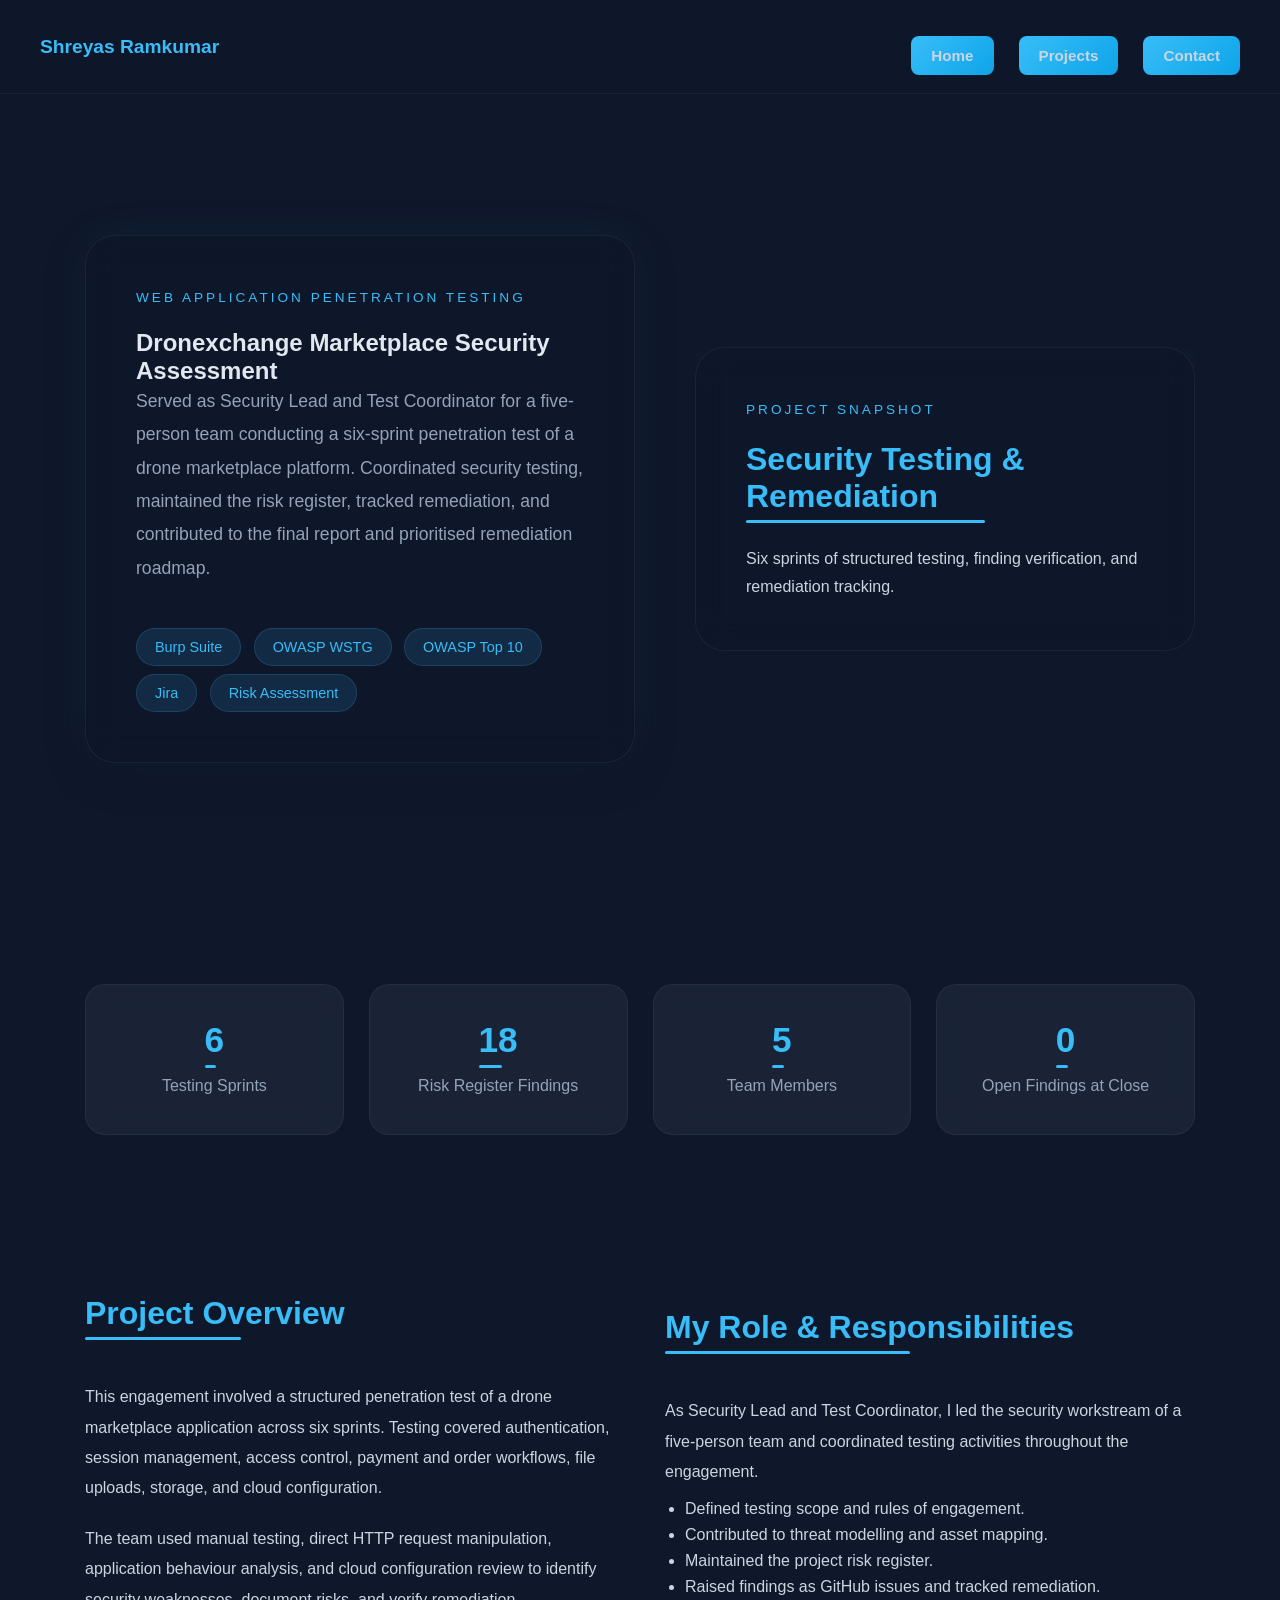
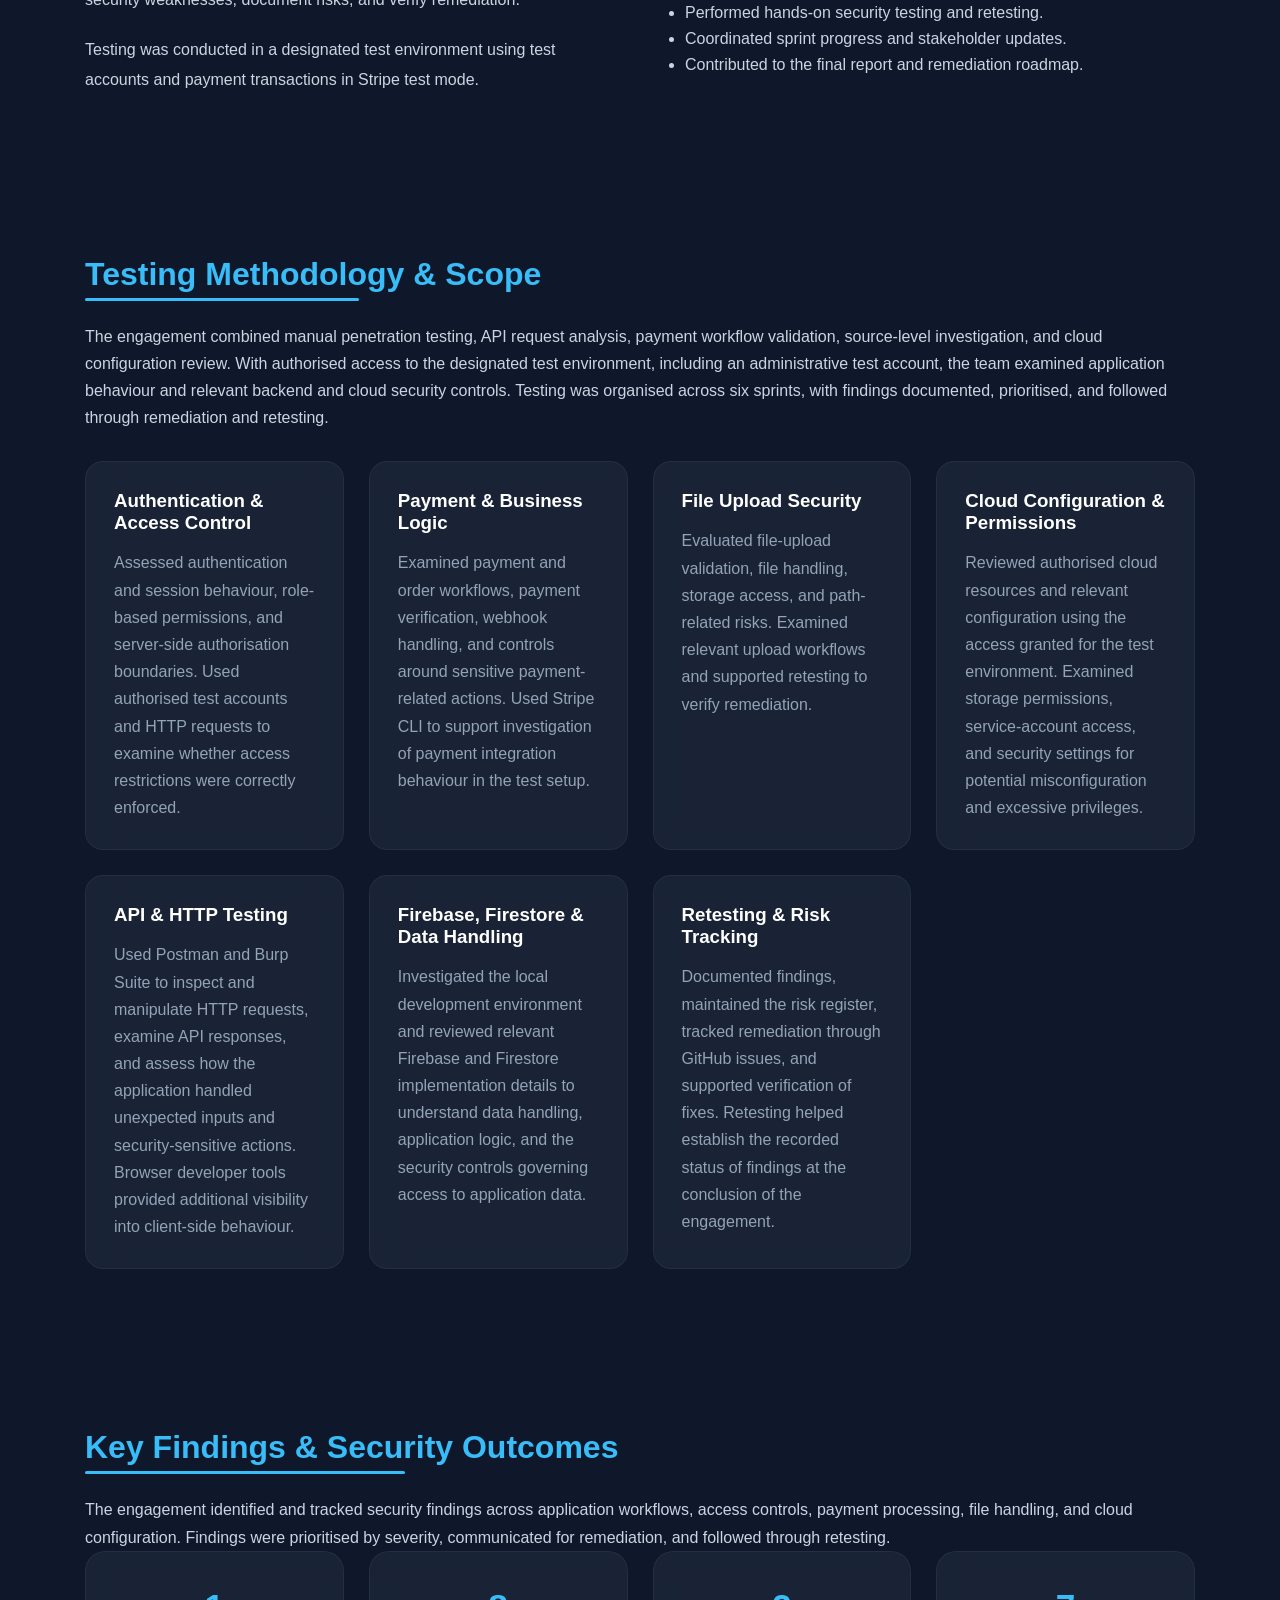
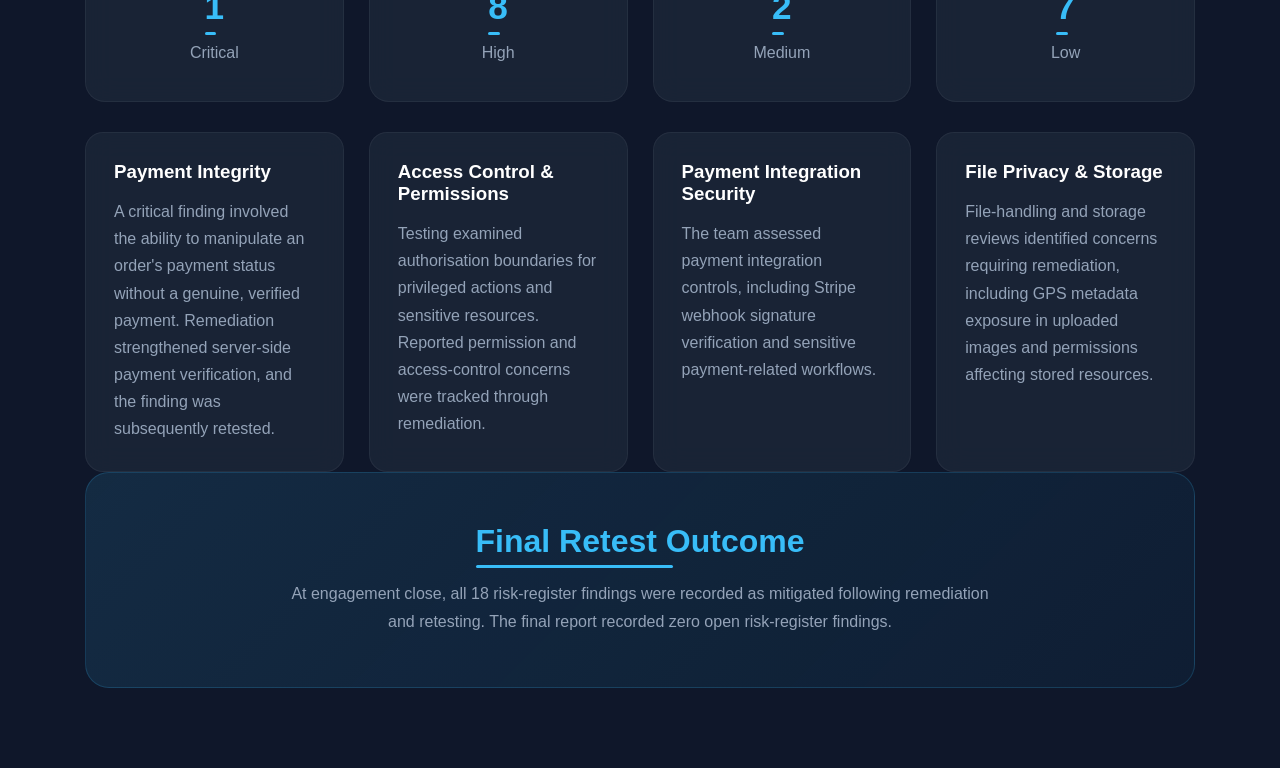
==== commit 05fac81e: "Update dronexchange.html" ====
--- a/dronexchange.html
+++ b/dronexchange.html
@@ -268,6 +268,107 @@
         </div>
 
     </section>
+
+    
+    <!-- KEY FINDINGS & SECURITY OUTCOMES -->
+    <section>
+
+        <h2>Key Findings &amp; Security Outcomes</h2>
+
+        <p>
+            The engagement identified and tracked security findings
+            across application workflows, access controls, payment
+            processing, file handling, and cloud configuration.
+            Findings were prioritised by severity, communicated
+            for remediation, and followed through retesting.
+        </p>
+
+        <!-- SEVERITY BREAKDOWN -->
+        <div class="stats-grid">
+
+            <div class="stat-card hidden">
+                <h2>1</h2>
+                <p>Critical</p>
+            </div>
+
+            <div class="stat-card hidden">
+                <h2>8</h2>
+                <p>High</p>
+            </div>
+
+            <div class="stat-card hidden">
+                <h2>2</h2>
+                <p>Medium</p>
+            </div>
+
+            <div class="stat-card hidden">
+                <h2>7</h2>
+                <p>Low</p>
+            </div>
+
+        </div>
+
+        <!-- KEY EXAMPLES -->
+        <div class="feature-grid">
+
+            <div class="feature-card hidden">
+                <h3>Payment Integrity</h3>
+                <p>
+                    A critical finding involved the ability to
+                    manipulate an order's payment status without
+                    a genuine, verified payment. Remediation
+                    strengthened server-side payment verification,
+                    and the finding was subsequently retested.
+                </p>
+            </div>
+
+            <div class="feature-card hidden">
+                <h3>Access Control &amp; Permissions</h3>
+                <p>
+                    Testing examined authorisation boundaries for
+                    privileged actions and sensitive resources.
+                    Reported permission and access-control concerns
+                    were tracked through remediation.
+                </p>
+            </div>
+
+            <div class="feature-card hidden">
+                <h3>Payment Integration Security</h3>
+                <p>
+                    The team assessed payment integration controls,
+                    including Stripe webhook signature verification
+                    and sensitive payment-related workflows.
+                </p>
+            </div>
+
+            <div class="feature-card hidden">
+                <h3>File Privacy &amp; Storage</h3>
+                <p>
+                    File-handling and storage reviews identified
+                    concerns requiring remediation, including
+                    GPS metadata exposure in uploaded images and
+                    permissions affecting stored resources.
+                </p>
+            </div>
+
+        </div>
+
+        <!-- FINAL OUTCOME -->
+        <div class="cta-card hidden">
+
+            <h2>Final Retest Outcome</h2>
+
+            <p>
+                At engagement close, all 18 risk-register findings
+                were recorded as mitigated following remediation
+                and retesting. The final report recorded zero
+                open risk-register findings.
+            </p>
+
+        </div>
+
+    </section>
+
 
 
     <!-- SCROLL ANIMATION -->
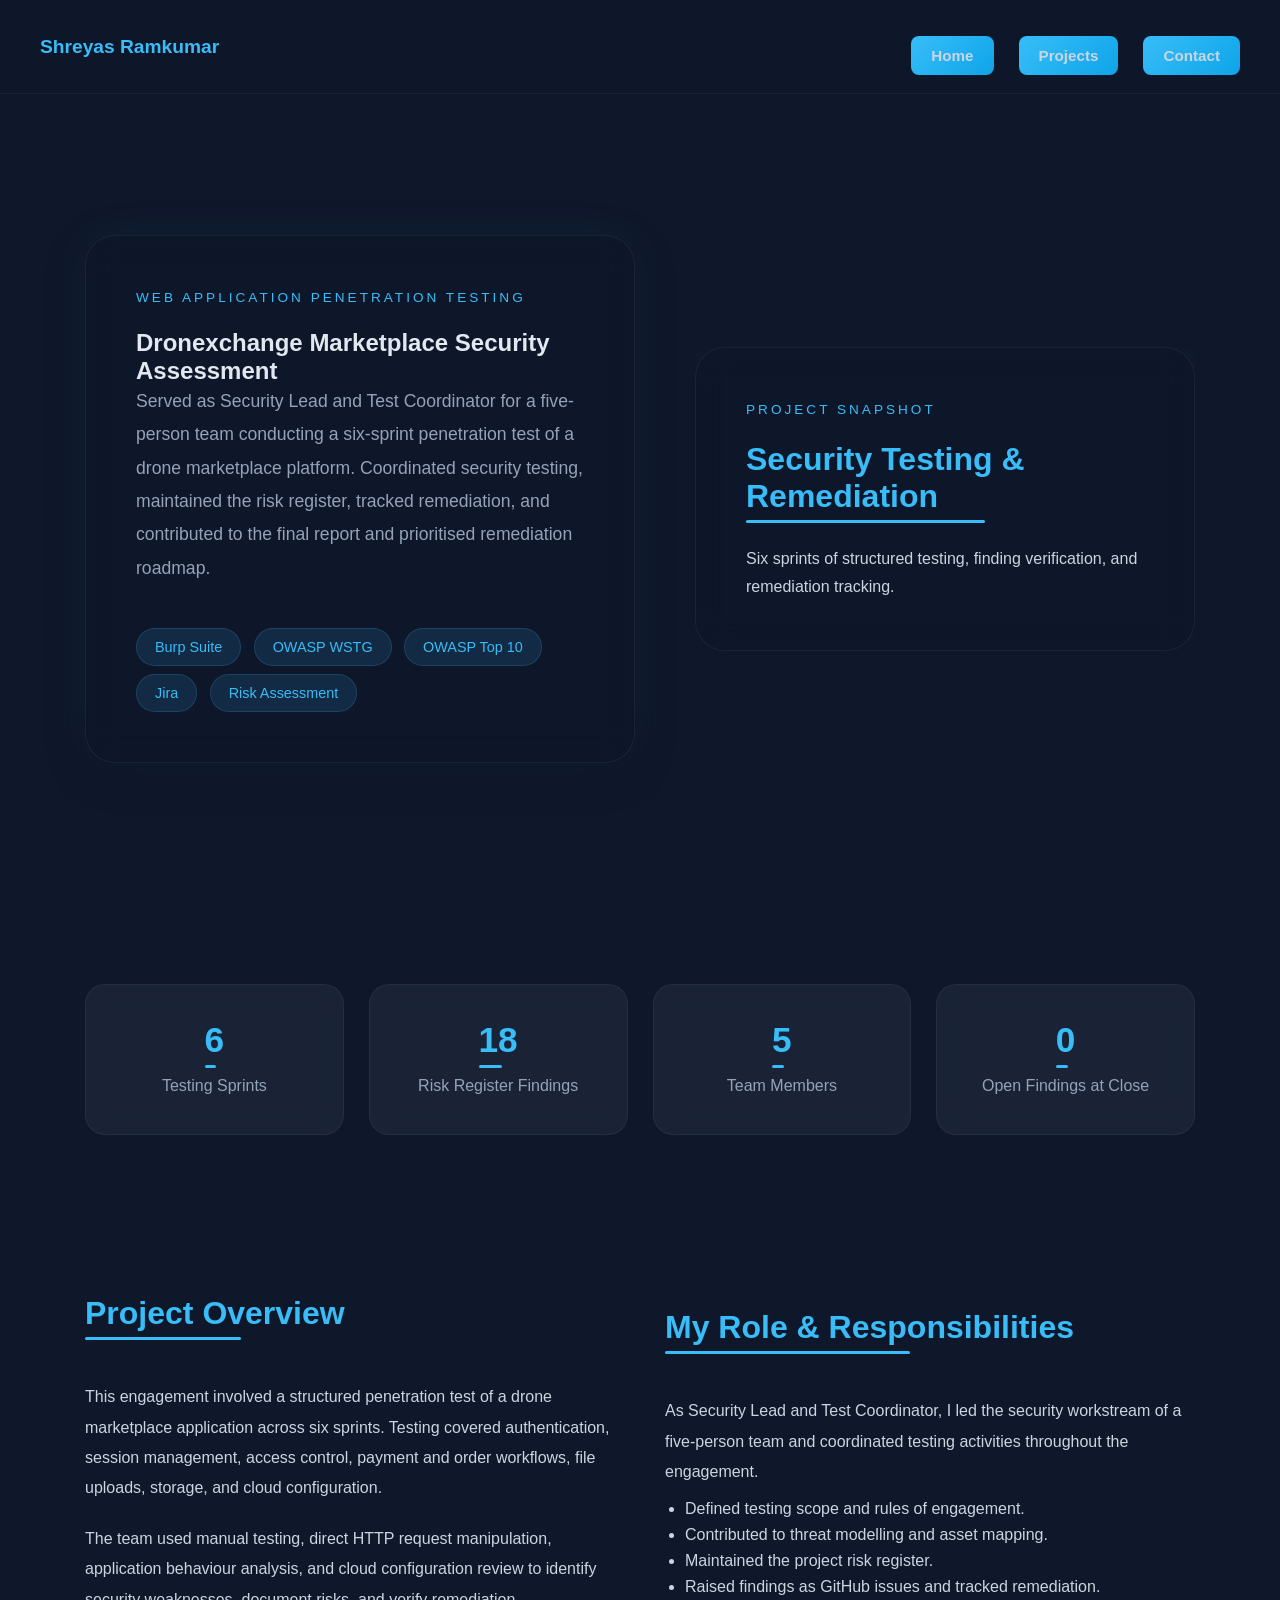
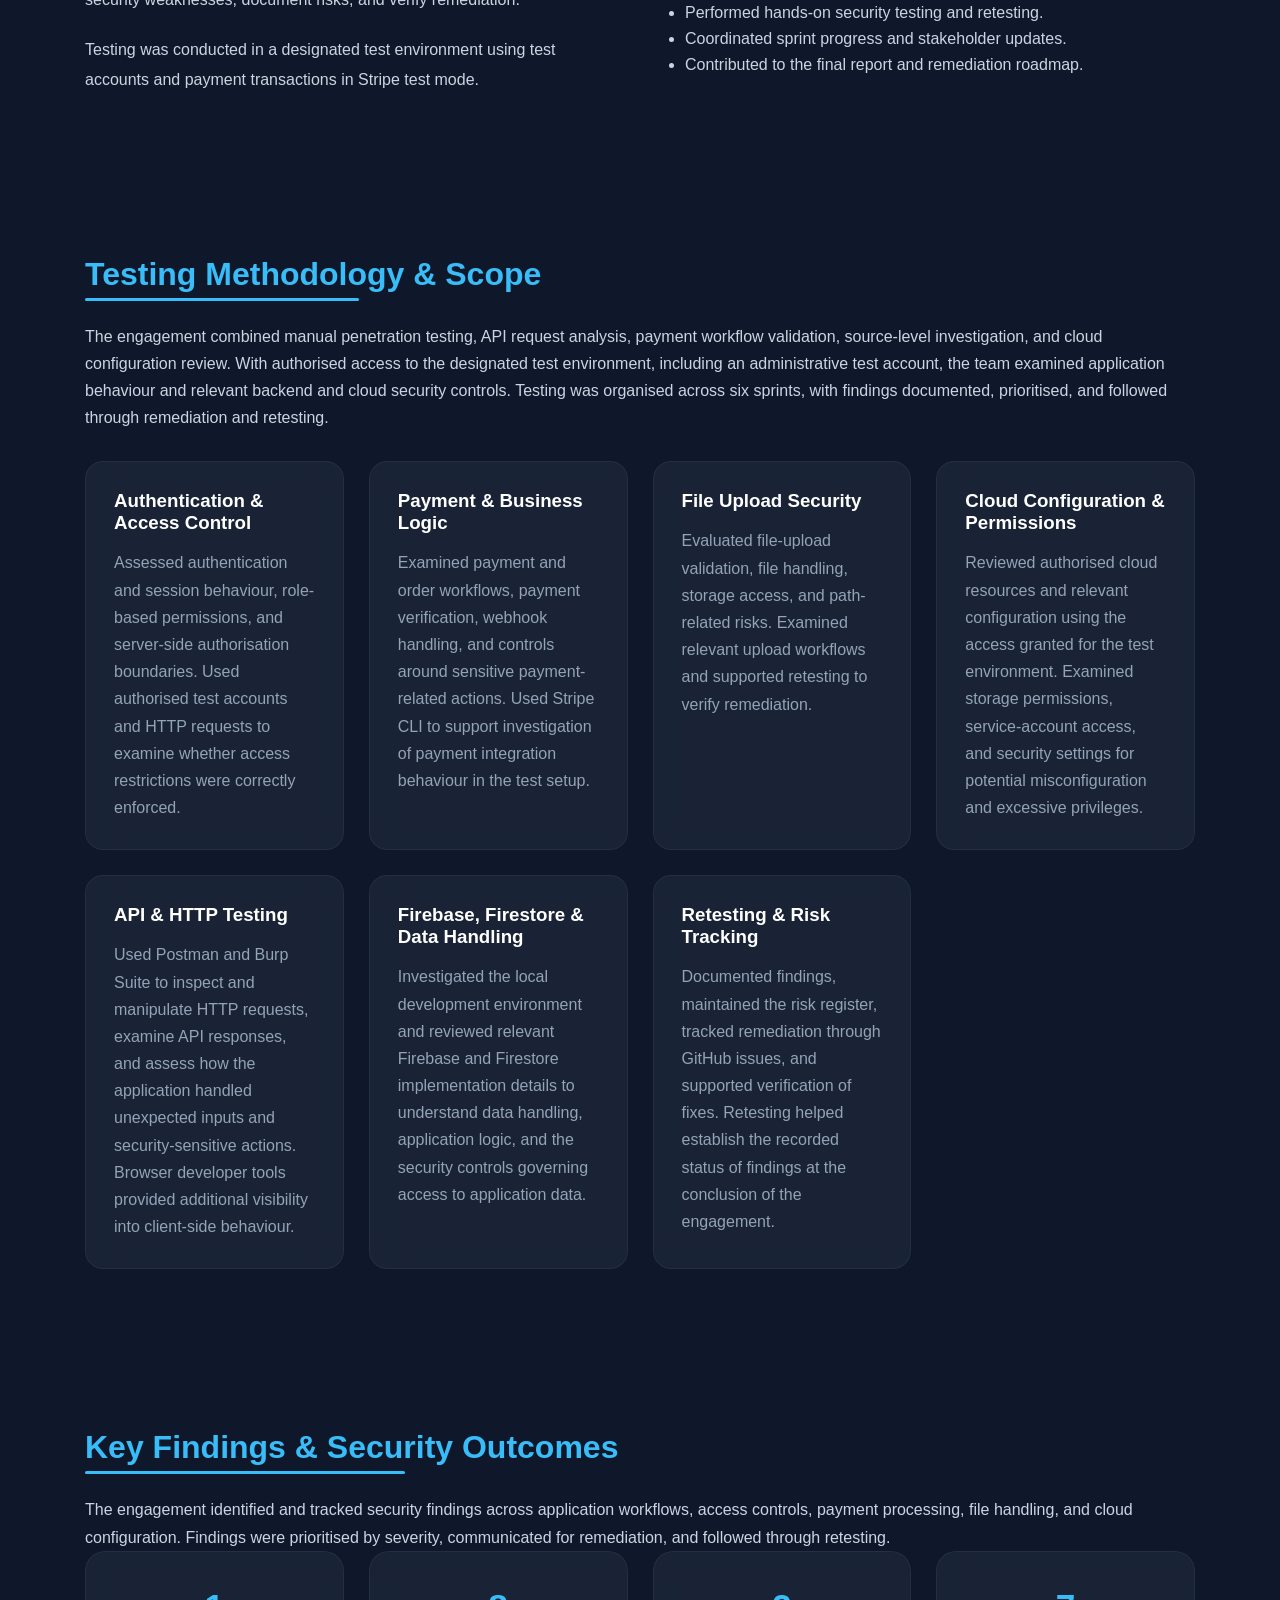
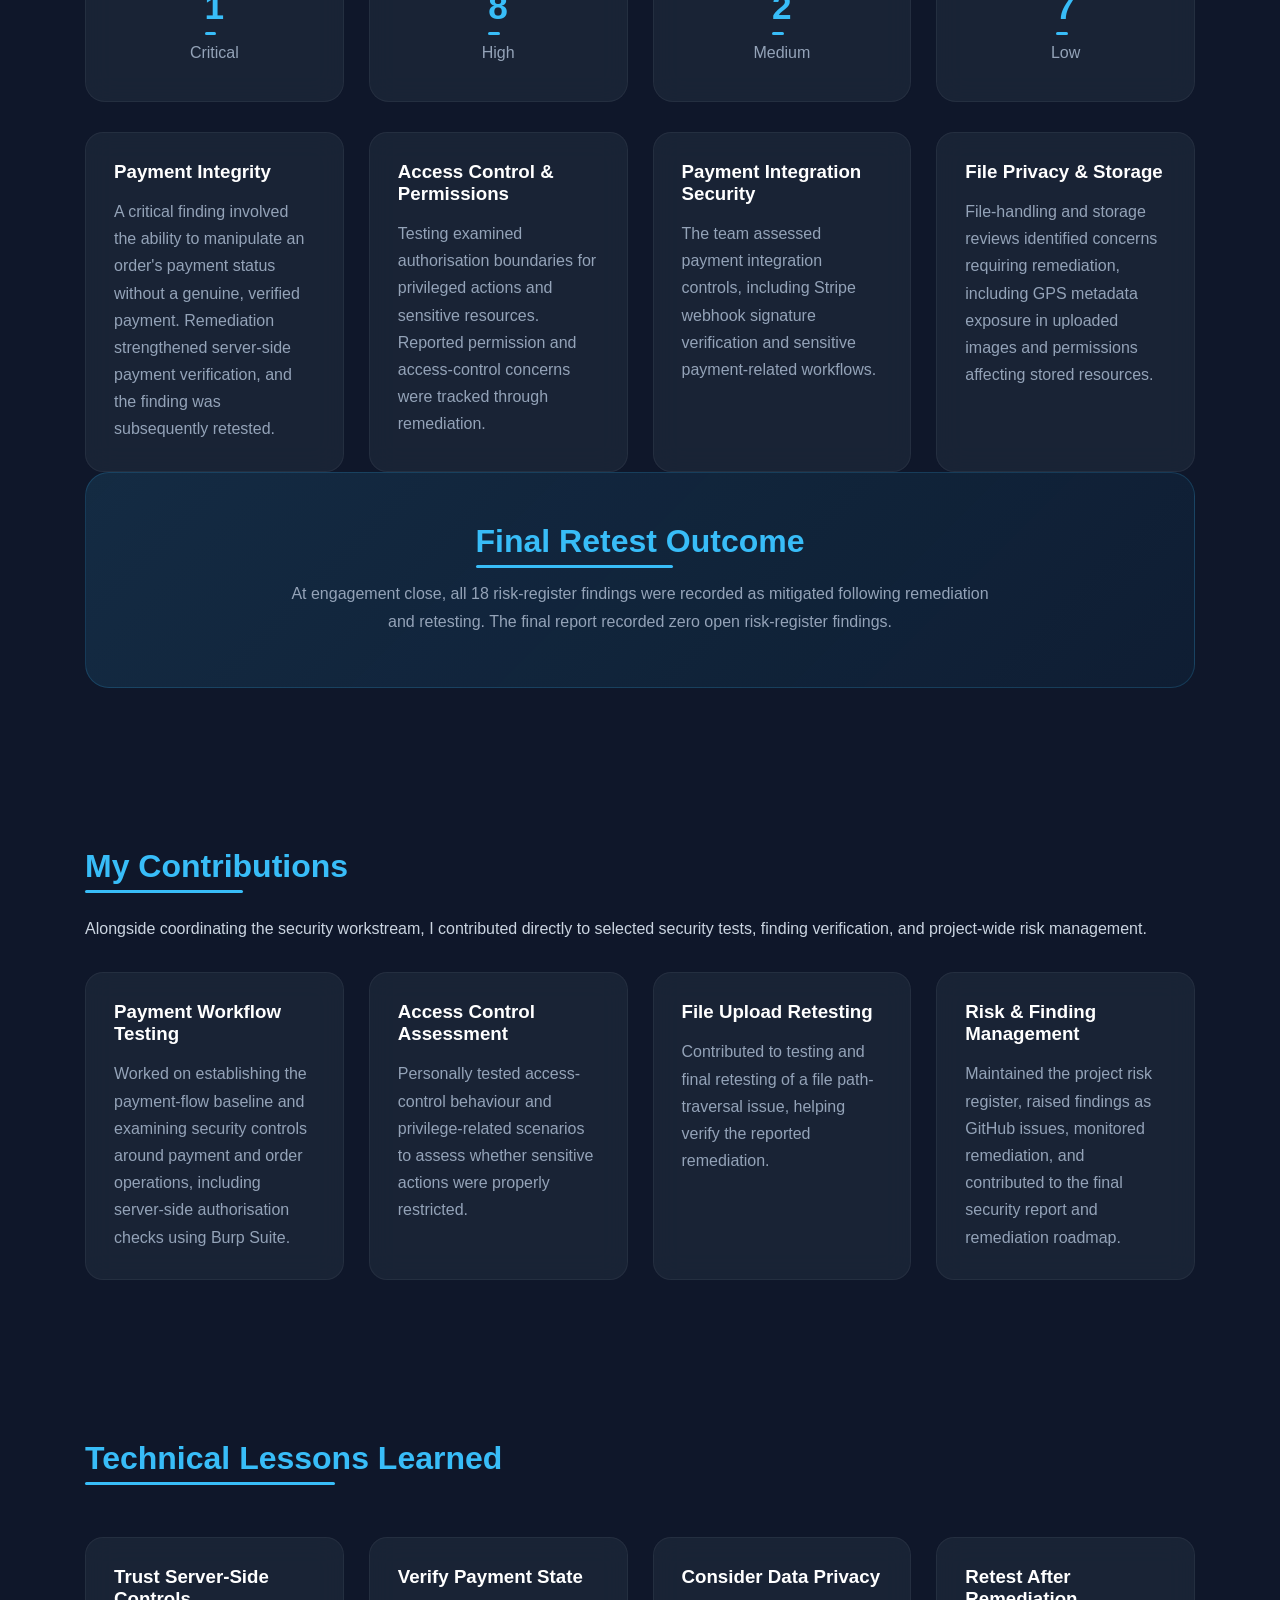
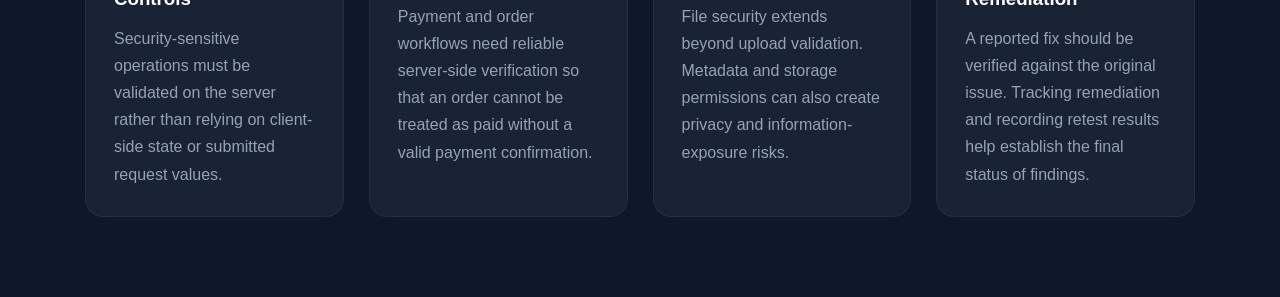
==== commit a5e8eff7: "Update dronexchange.html" ====
--- a/dronexchange.html
+++ b/dronexchange.html
@@ -369,6 +369,110 @@
 
     </section>
 
+    
+    <!-- PERSONAL CONTRIBUTIONS -->
+    <section>
+
+        <h2>My Contributions</h2>
+
+        <p>
+            Alongside coordinating the security workstream, I
+            contributed directly to selected security tests,
+            finding verification, and project-wide risk management.
+        </p>
+
+        <div class="feature-grid">
+
+            <div class="feature-card hidden">
+                <h3>Payment Workflow Testing</h3>
+                <p>
+                    Worked on establishing the payment-flow baseline
+                    and examining security controls around payment
+                    and order operations, including server-side
+                    authorisation checks using Burp Suite.
+                </p>
+            </div>
+
+            <div class="feature-card hidden">
+                <h3>Access Control Assessment</h3>
+                <p>
+                    Personally tested access-control behaviour and
+                    privilege-related scenarios to assess whether
+                    sensitive actions were properly restricted.
+                </p>
+            </div>
+
+            <div class="feature-card hidden">
+                <h3>File Upload Retesting</h3>
+                <p>
+                    Contributed to testing and final retesting of
+                    a file path-traversal issue, helping verify
+                    the reported remediation.
+                </p>
+            </div>
+
+            <div class="feature-card hidden">
+                <h3>Risk &amp; Finding Management</h3>
+                <p>
+                    Maintained the project risk register, raised
+                    findings as GitHub issues, monitored remediation,
+                    and contributed to the final security report
+                    and remediation roadmap.
+                </p>
+            </div>
+
+        </div>
+
+    </section>
+
+    <!-- TECHNICAL LESSONS -->
+    <section>
+
+        <h2>Technical Lessons Learned</h2>
+
+        <div class="feature-grid">
+
+            <div class="feature-card hidden">
+                <h3>Trust Server-Side Controls</h3>
+                <p>
+                    Security-sensitive operations must be validated
+                    on the server rather than relying on client-side
+                    state or submitted request values.
+                </p>
+            </div>
+
+            <div class="feature-card hidden">
+                <h3>Verify Payment State</h3>
+                <p>
+                    Payment and order workflows need reliable
+                    server-side verification so that an order
+                    cannot be treated as paid without a valid
+                    payment confirmation.
+                </p>
+            </div>
+
+            <div class="feature-card hidden">
+                <h3>Consider Data Privacy</h3>
+                <p>
+                    File security extends beyond upload validation.
+                    Metadata and storage permissions can also
+                    create privacy and information-exposure risks.
+                </p>
+            </div>
+
+            <div class="feature-card hidden">
+                <h3>Retest After Remediation</h3>
+                <p>
+                    A reported fix should be verified against the
+                    original issue. Tracking remediation and
+                    recording retest results help establish
+                    the final status of findings.
+                </p>
+            </div>
+
+        </div>
+
+    </section>
 
 
     <!-- SCROLL ANIMATION -->
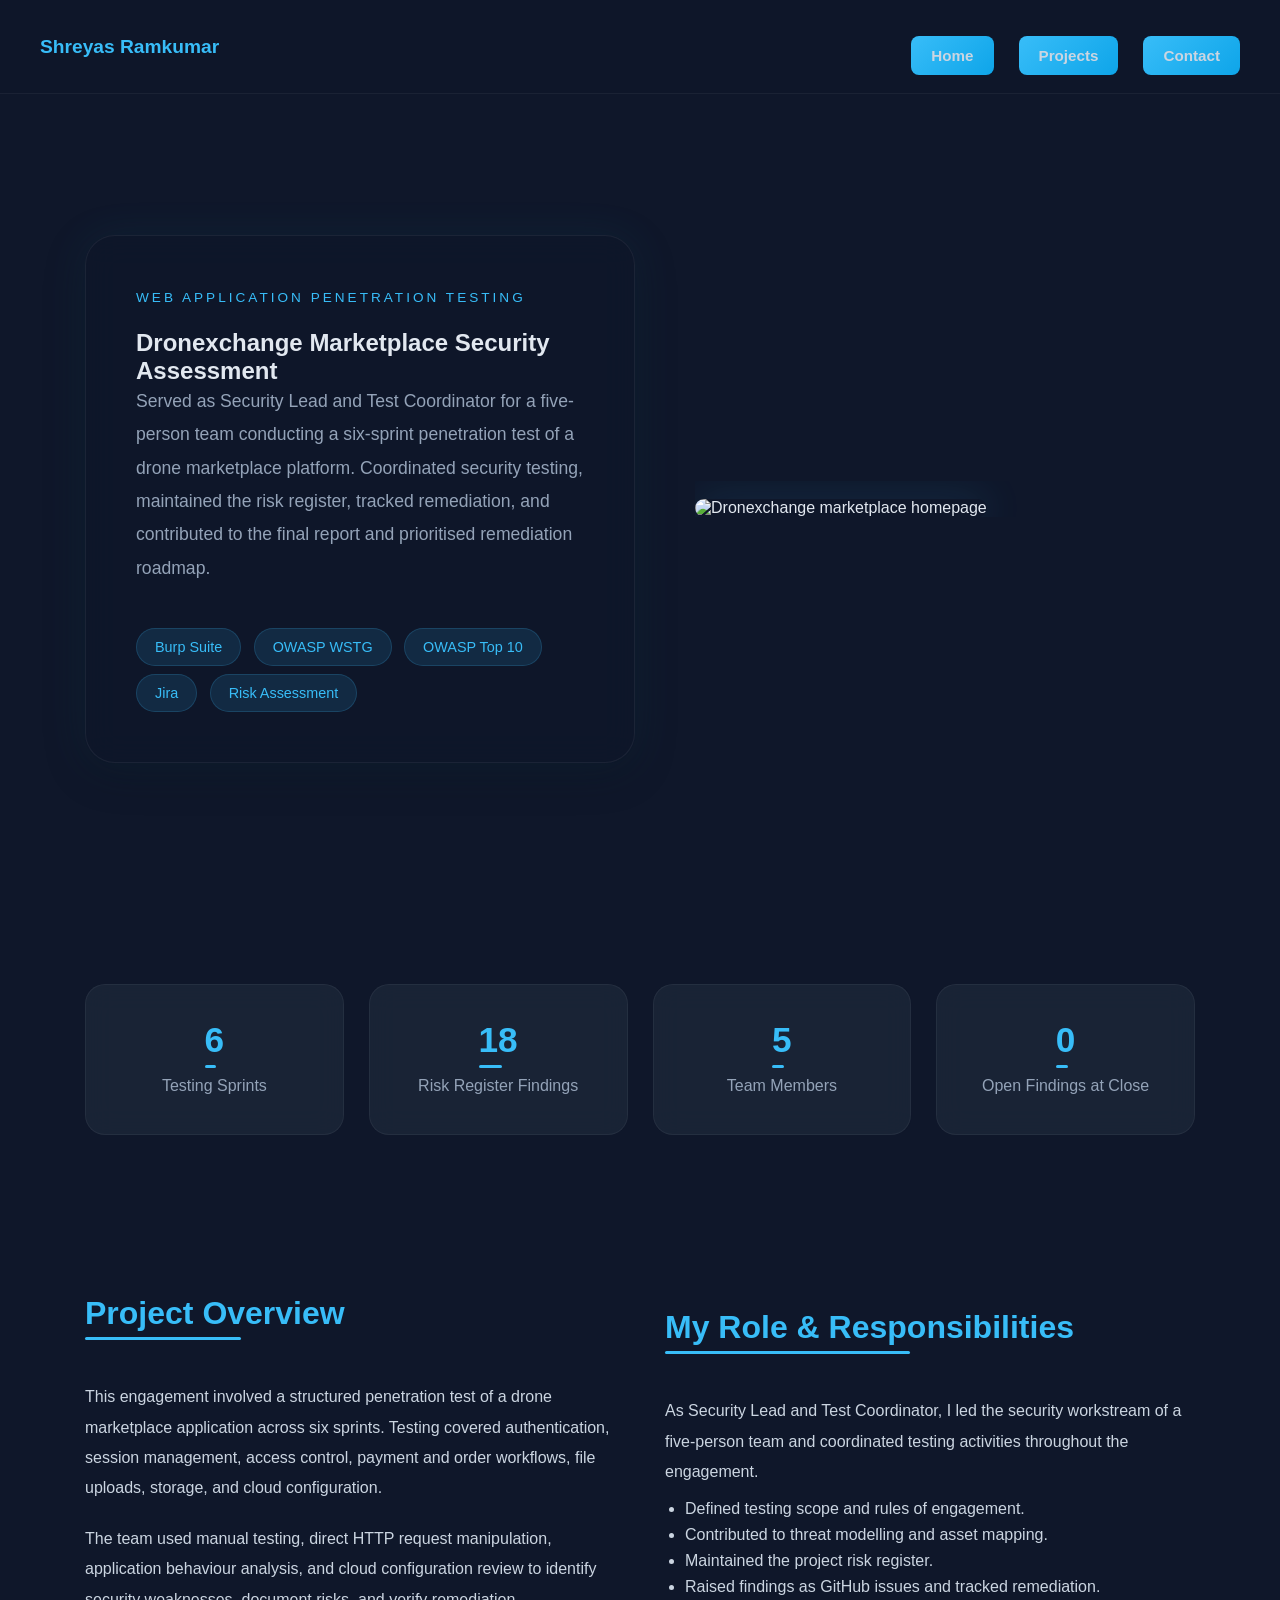
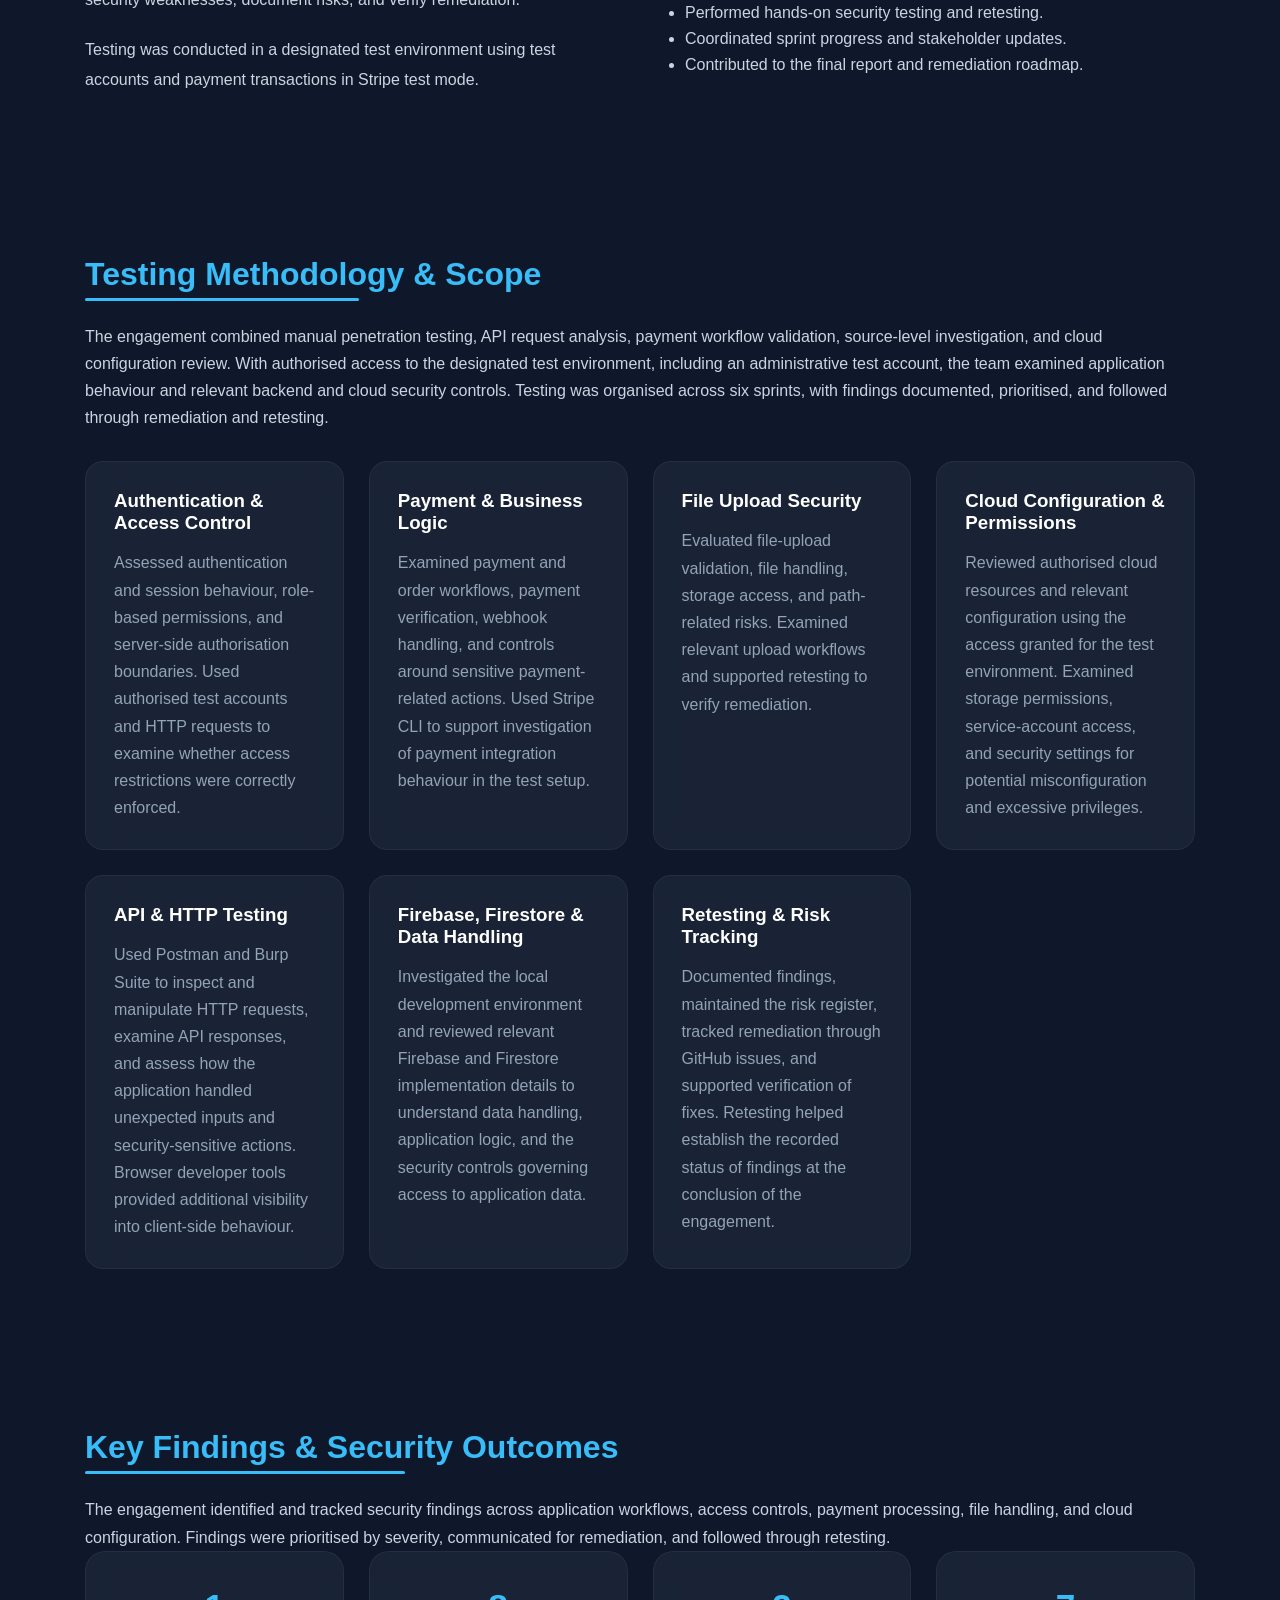
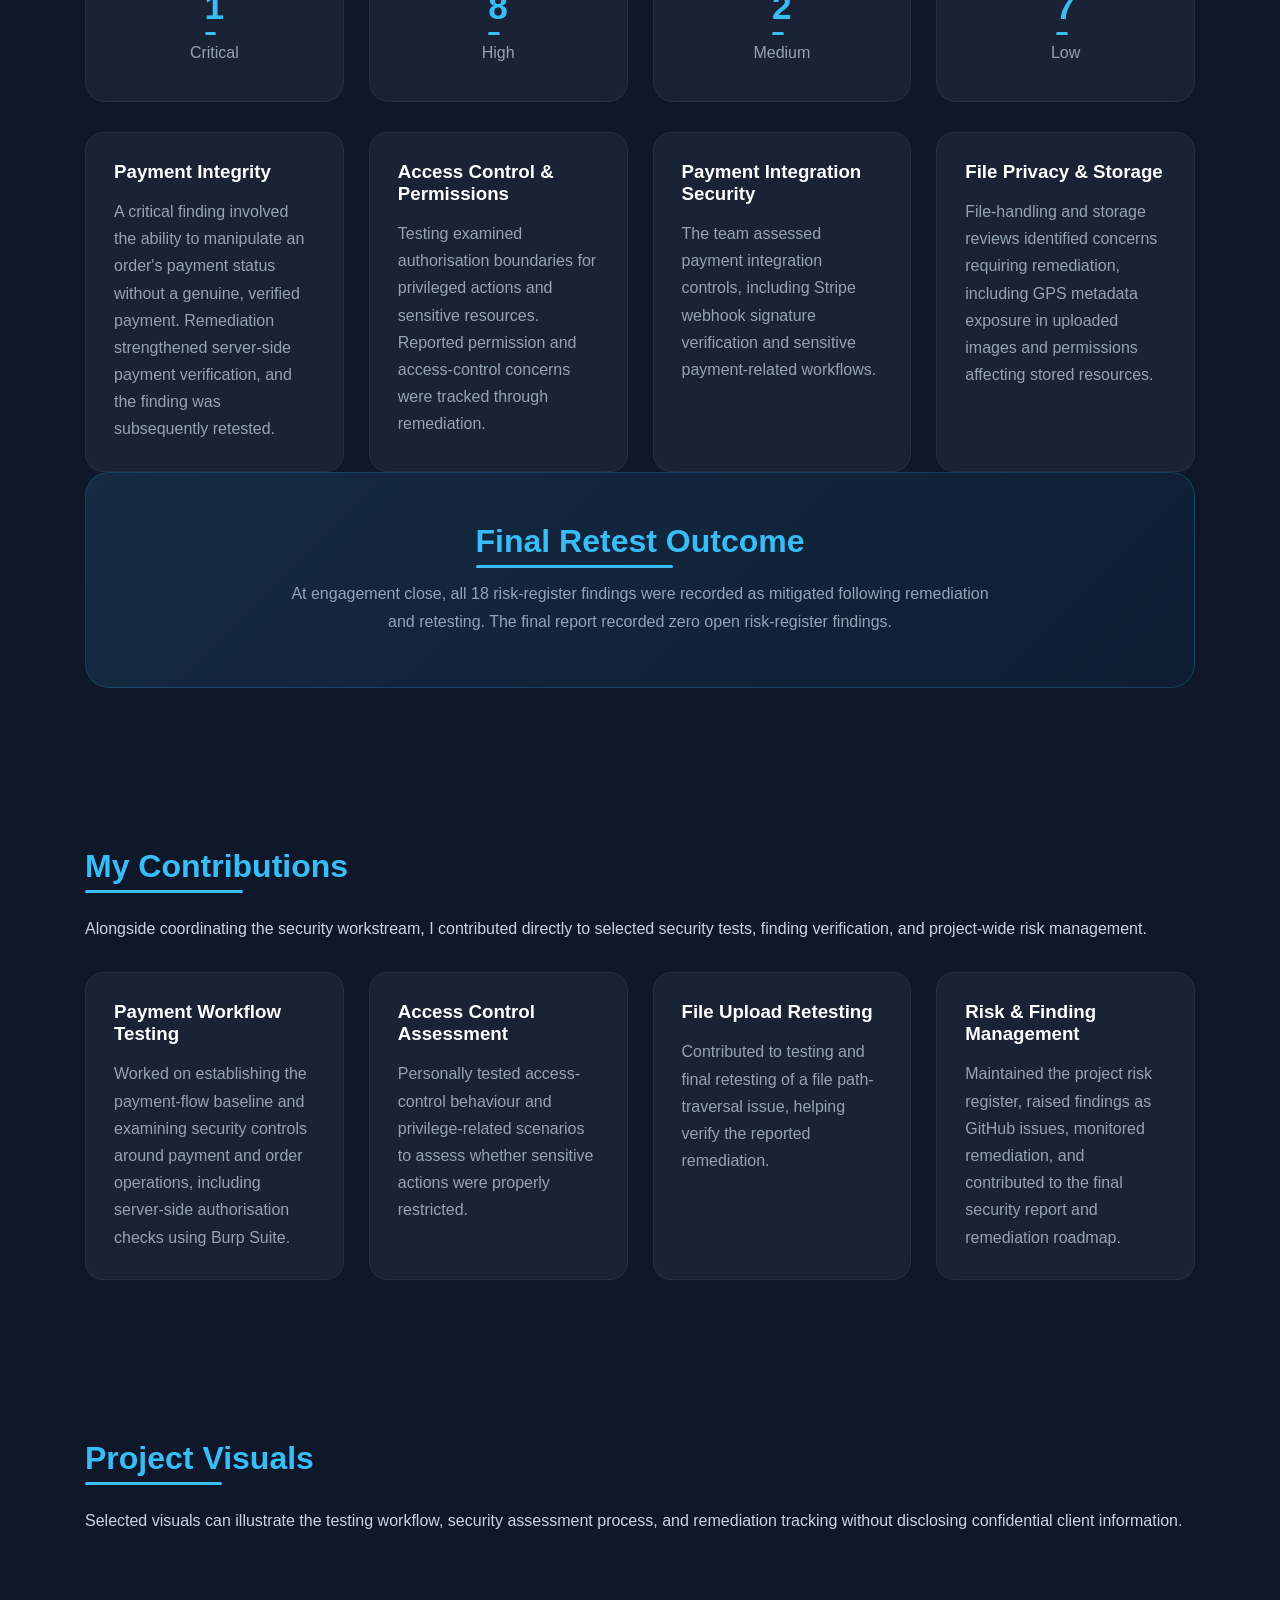
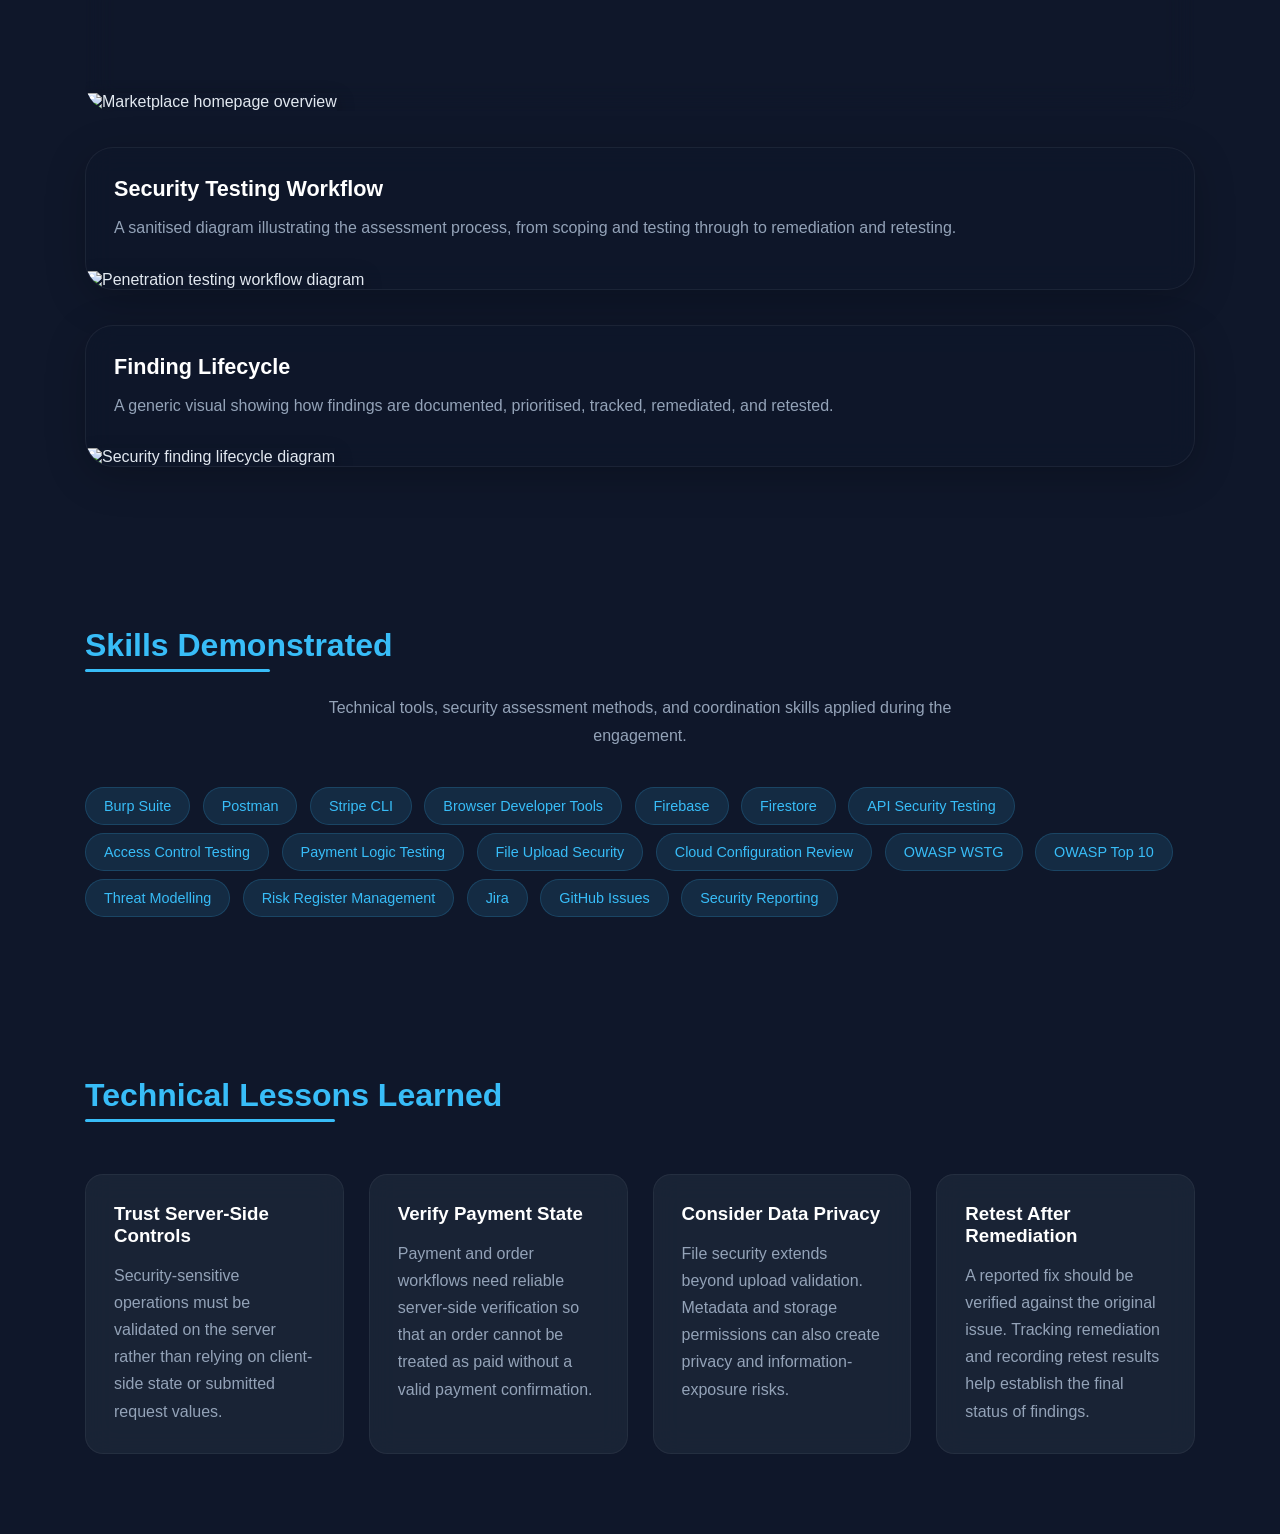
==== commit 08a144cf: "Update dronexchange.html" ====
--- a/dronexchange.html
+++ b/dronexchange.html
@@ -58,14 +58,12 @@
 
         <div class="project-showcase-image hidden">
             <!-- We will add a suitable public-safe project visual later. -->
-            <div class="project-hero-card">
-                <p class="project-label">PROJECT SNAPSHOT</p>
-                <h2>Security Testing &amp; Remediation</h2>
-                <p>
-                    Six sprints of structured testing, finding
-                    verification, and remediation tracking.
-                </p>
-            </div>
+            <img
+              src="dronexchange-homepage.png"
+              alt="Dronexchange marketplace homepage"
+              loading="eager"
+            >
+        </div>
         </div>
 
     </section>
@@ -424,6 +422,118 @@
         </div>
 
     </section>
+
+    
+    <!-- PROJECT VISUALS -->
+    <section>
+
+        <h2>Project Visuals</h2>
+
+        <p>
+            Selected visuals can illustrate the testing workflow,
+            security assessment process, and remediation tracking
+            without disclosing confidential client information.
+        </p>
+
+        <div class="showcase-grid">
+
+            <div class="showcase-card hidden">
+
+                <div class="showcase-info">
+                    <h3>Marketplace Overview</h3>
+                    <p>
+                        A public-safe view of the marketplace
+                        interface and its user-facing workflows.
+                    </p>
+                </div>
+
+                <img
+                    src="dronexchange-homepage.png"
+                    alt="Marketplace homepage overview"
+                    loading="lazy"
+                >
+
+            </div>
+
+            <div class="showcase-card hidden">
+
+                <div class="showcase-info">
+                    <h3>Security Testing Workflow</h3>
+                    <p>
+                        A sanitised diagram illustrating the
+                        assessment process, from scoping and
+                        testing through to remediation and retesting.
+                    </p>
+                </div>
+
+                <img
+                    src="dronexchange-testing-workflow.png"
+                    alt="Penetration testing workflow diagram"
+                    loading="lazy"
+                >
+
+            </div>
+
+            <div class="showcase-card hidden">
+
+                <div class="showcase-info">
+                    <h3>Finding Lifecycle</h3>
+                    <p>
+                        A generic visual showing how findings are
+                        documented, prioritised, tracked, remediated,
+                        and retested.
+                    </p>
+                </div>
+
+                <img
+                    src="dronexchange-finding-lifecycle.png"
+                    alt="Security finding lifecycle diagram"
+                    loading="lazy"
+                >
+
+            </div>
+
+        </div>
+
+    </section>
+
+    
+    <!-- SKILLS DEMONSTRATED -->
+    <section>
+
+        <h2>Skills Demonstrated</h2>
+
+        <p class="skills-description">
+            Technical tools, security assessment methods, and
+            coordination skills applied during the engagement.
+        </p>
+
+        <div class="project-badges">
+
+            <span>Burp Suite</span>
+            <span>Postman</span>
+            <span>Stripe CLI</span>
+            <span>Browser Developer Tools</span>
+            <span>Firebase</span>
+            <span>Firestore</span>
+            <span>API Security Testing</span>
+            <span>Access Control Testing</span>
+            <span>Payment Logic Testing</span>
+            <span>File Upload Security</span>
+            <span>Cloud Configuration Review</span>
+            <span>OWASP WSTG</span>
+            <span>OWASP Top 10</span>
+            <span>Threat Modelling</span>
+            <span>Risk Register Management</span>
+            <span>Jira</span>
+            <span>GitHub Issues</span>
+            <span>Security Reporting</span>
+
+        </div>
+
+    </section>
+
+
 
     <!-- TECHNICAL LESSONS -->
     <section>
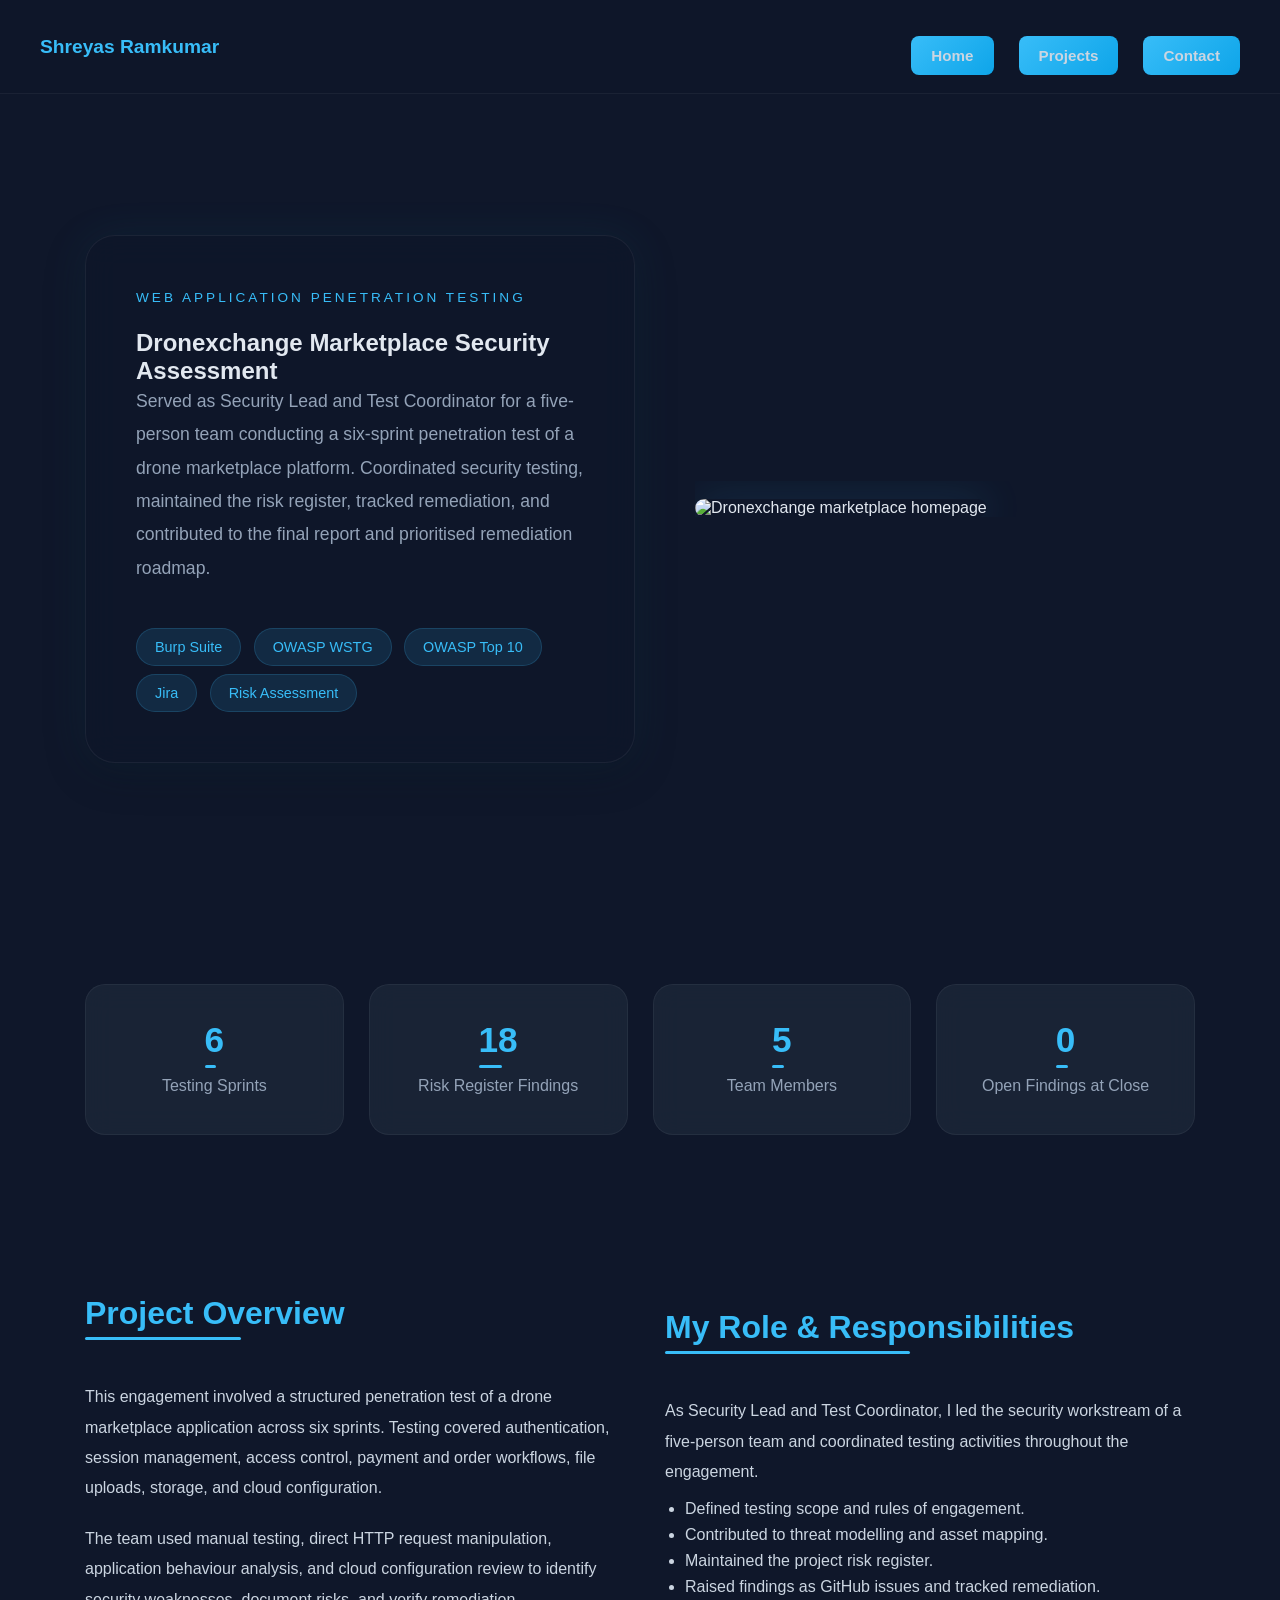
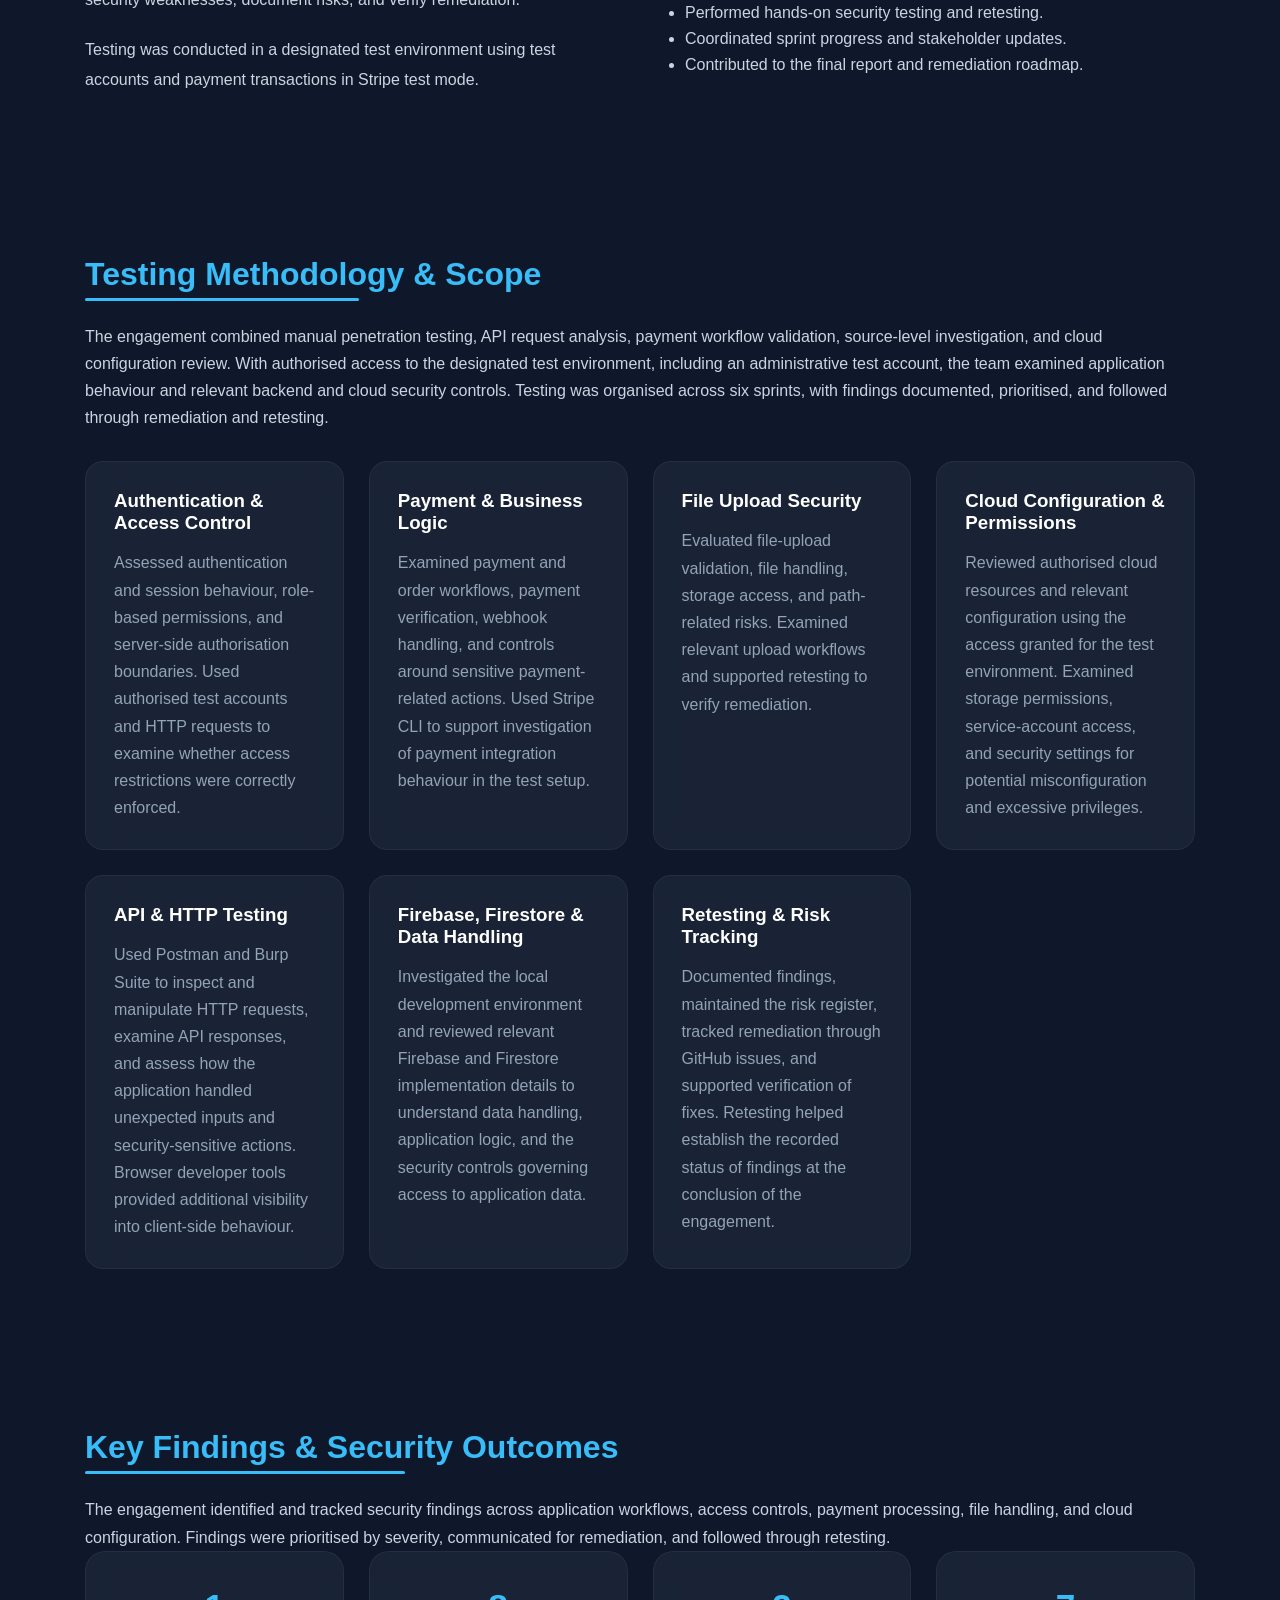
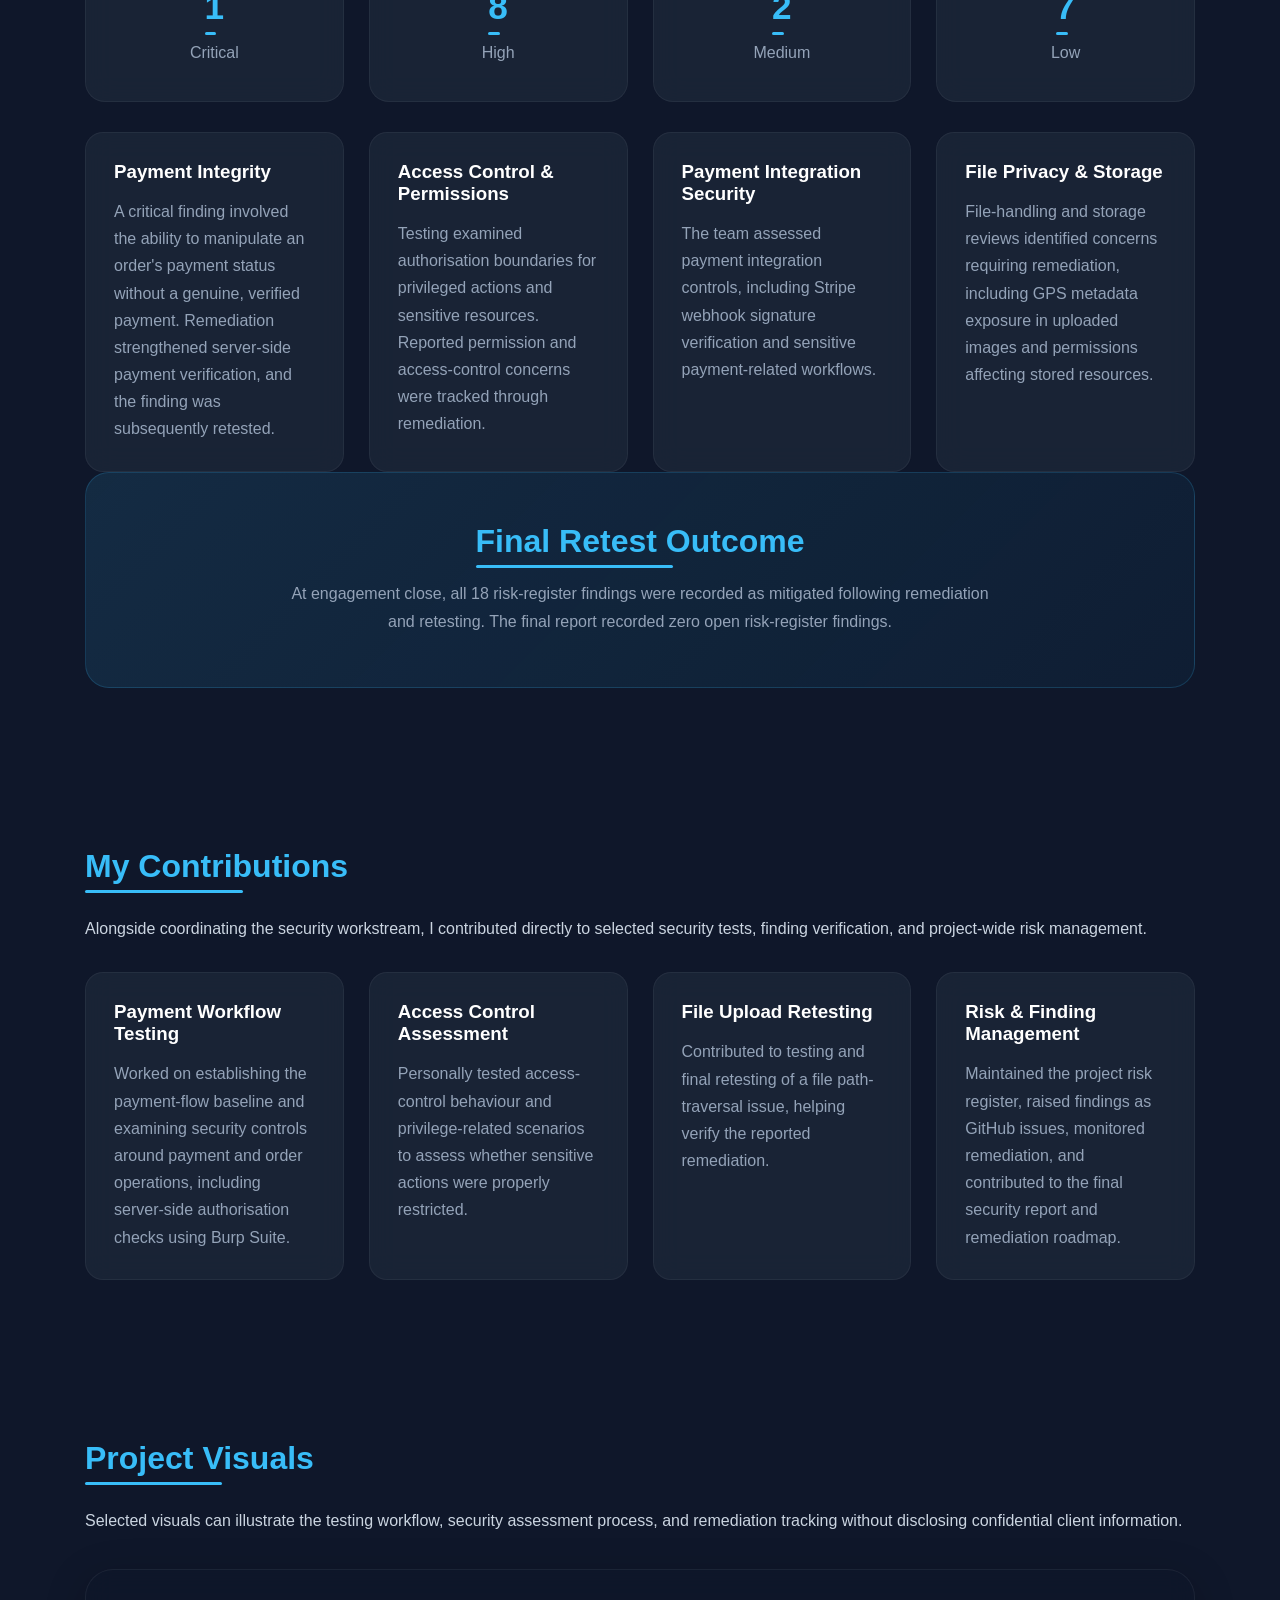
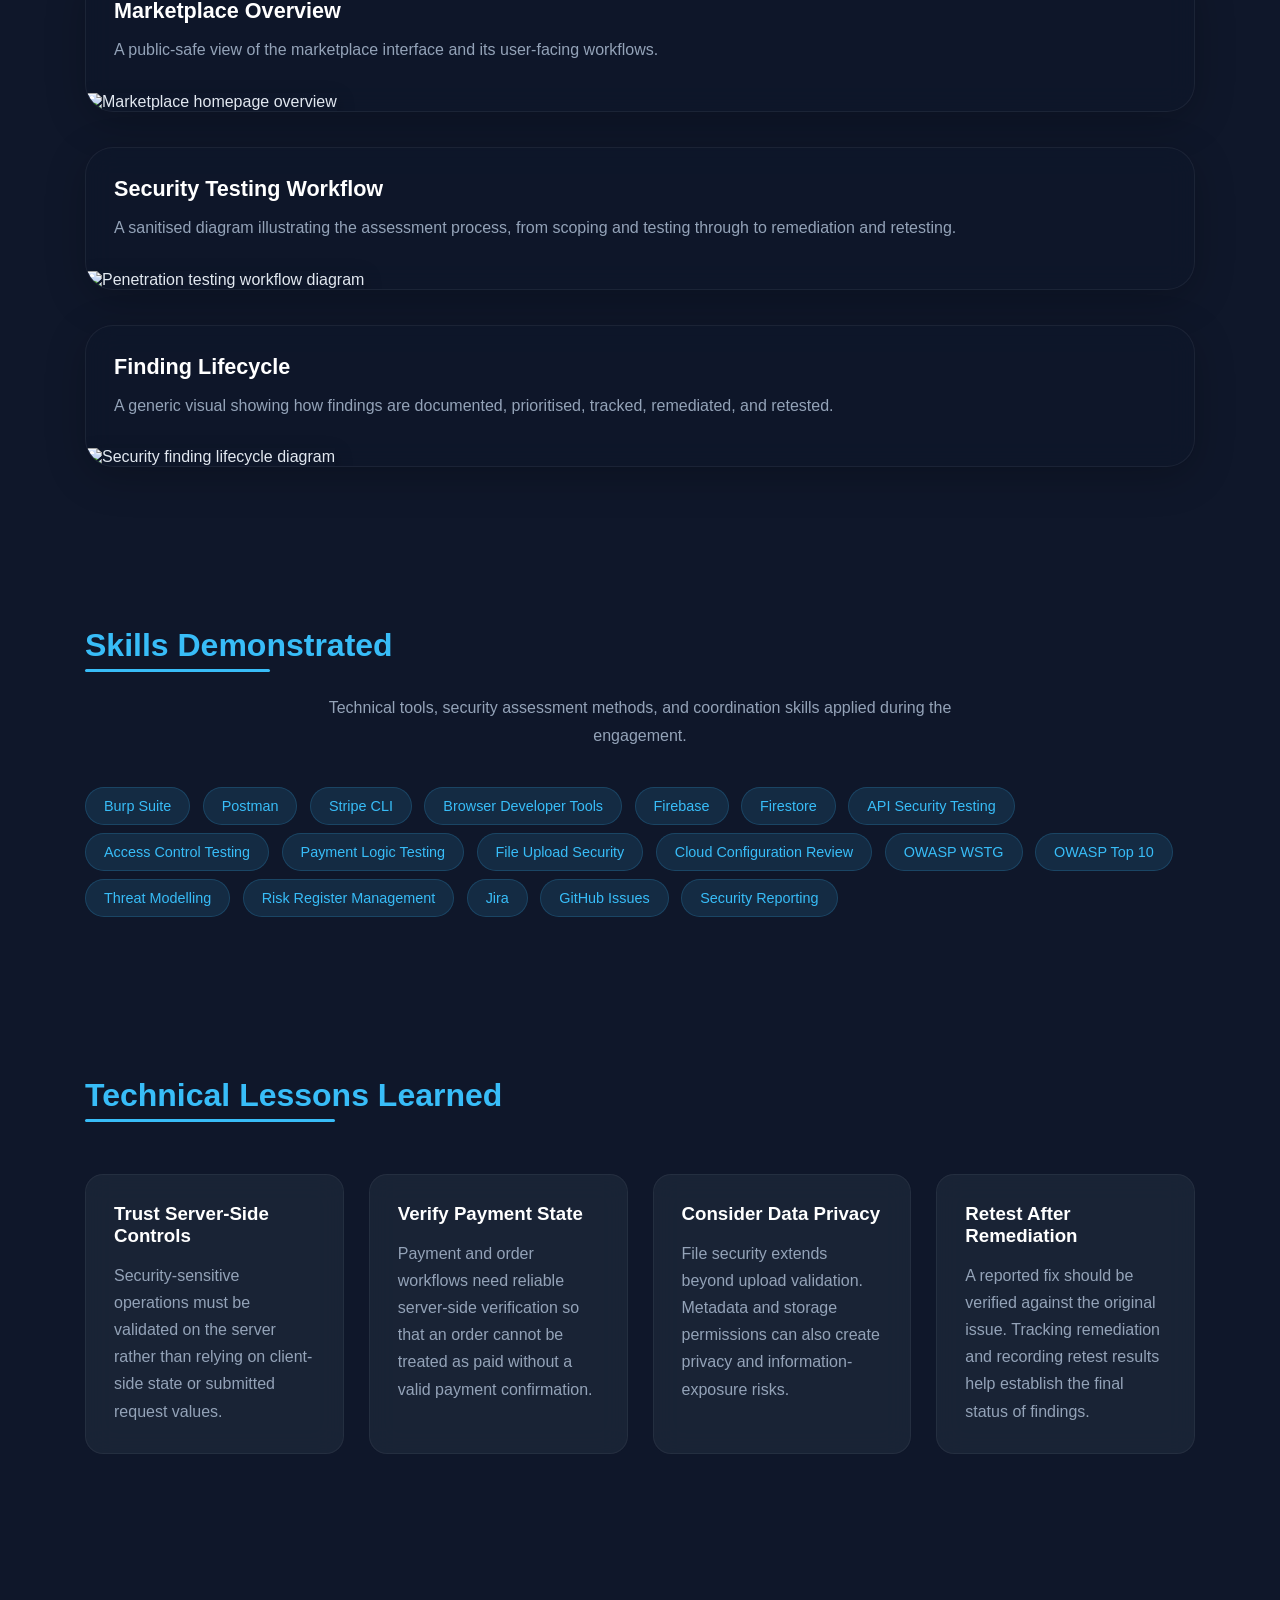
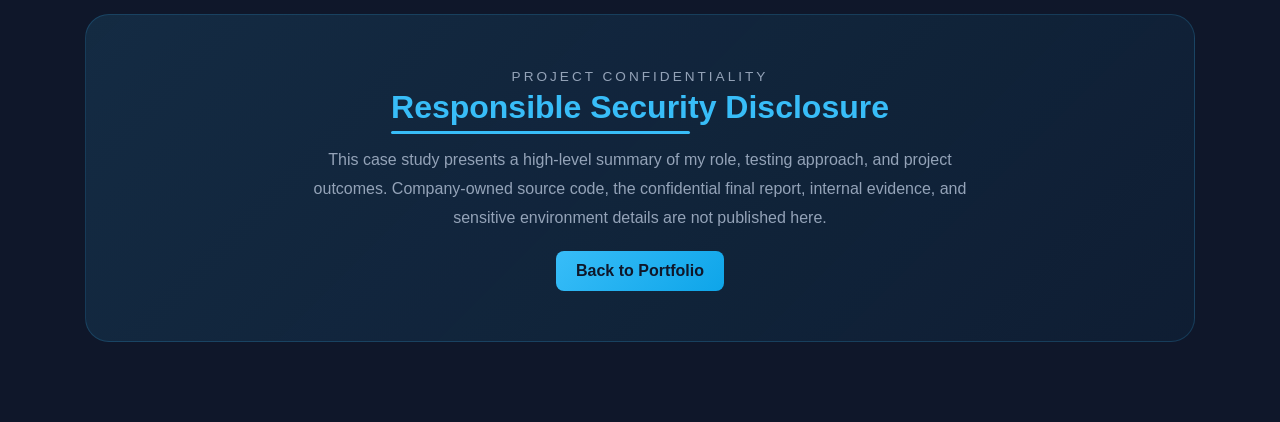
==== commit abeefed8: "Update dronexchange.html" ====
--- a/dronexchange.html
+++ b/dronexchange.html
@@ -584,6 +584,35 @@
 
     </section>
 
+    
+    <!-- CONFIDENTIALITY & RETURN -->
+    <section>
+
+        <div class="cta-card hidden">
+
+            <p class="project-label">
+                PROJECT CONFIDENTIALITY
+            </p>
+
+            <h2>Responsible Security Disclosure</h2>
+
+            <p>
+                This case study presents a high-level summary of
+                my role, testing approach, and project outcomes.
+                Company-owned source code, the confidential final
+                report, internal evidence, and sensitive environment
+                details are not published here.
+            </p>
+
+            <a href="index.html#projects">
+                Back to Portfolio
+            </a>
+
+        </div>
+
+    </section>
+
+
 
     <!-- SCROLL ANIMATION -->
     <script>
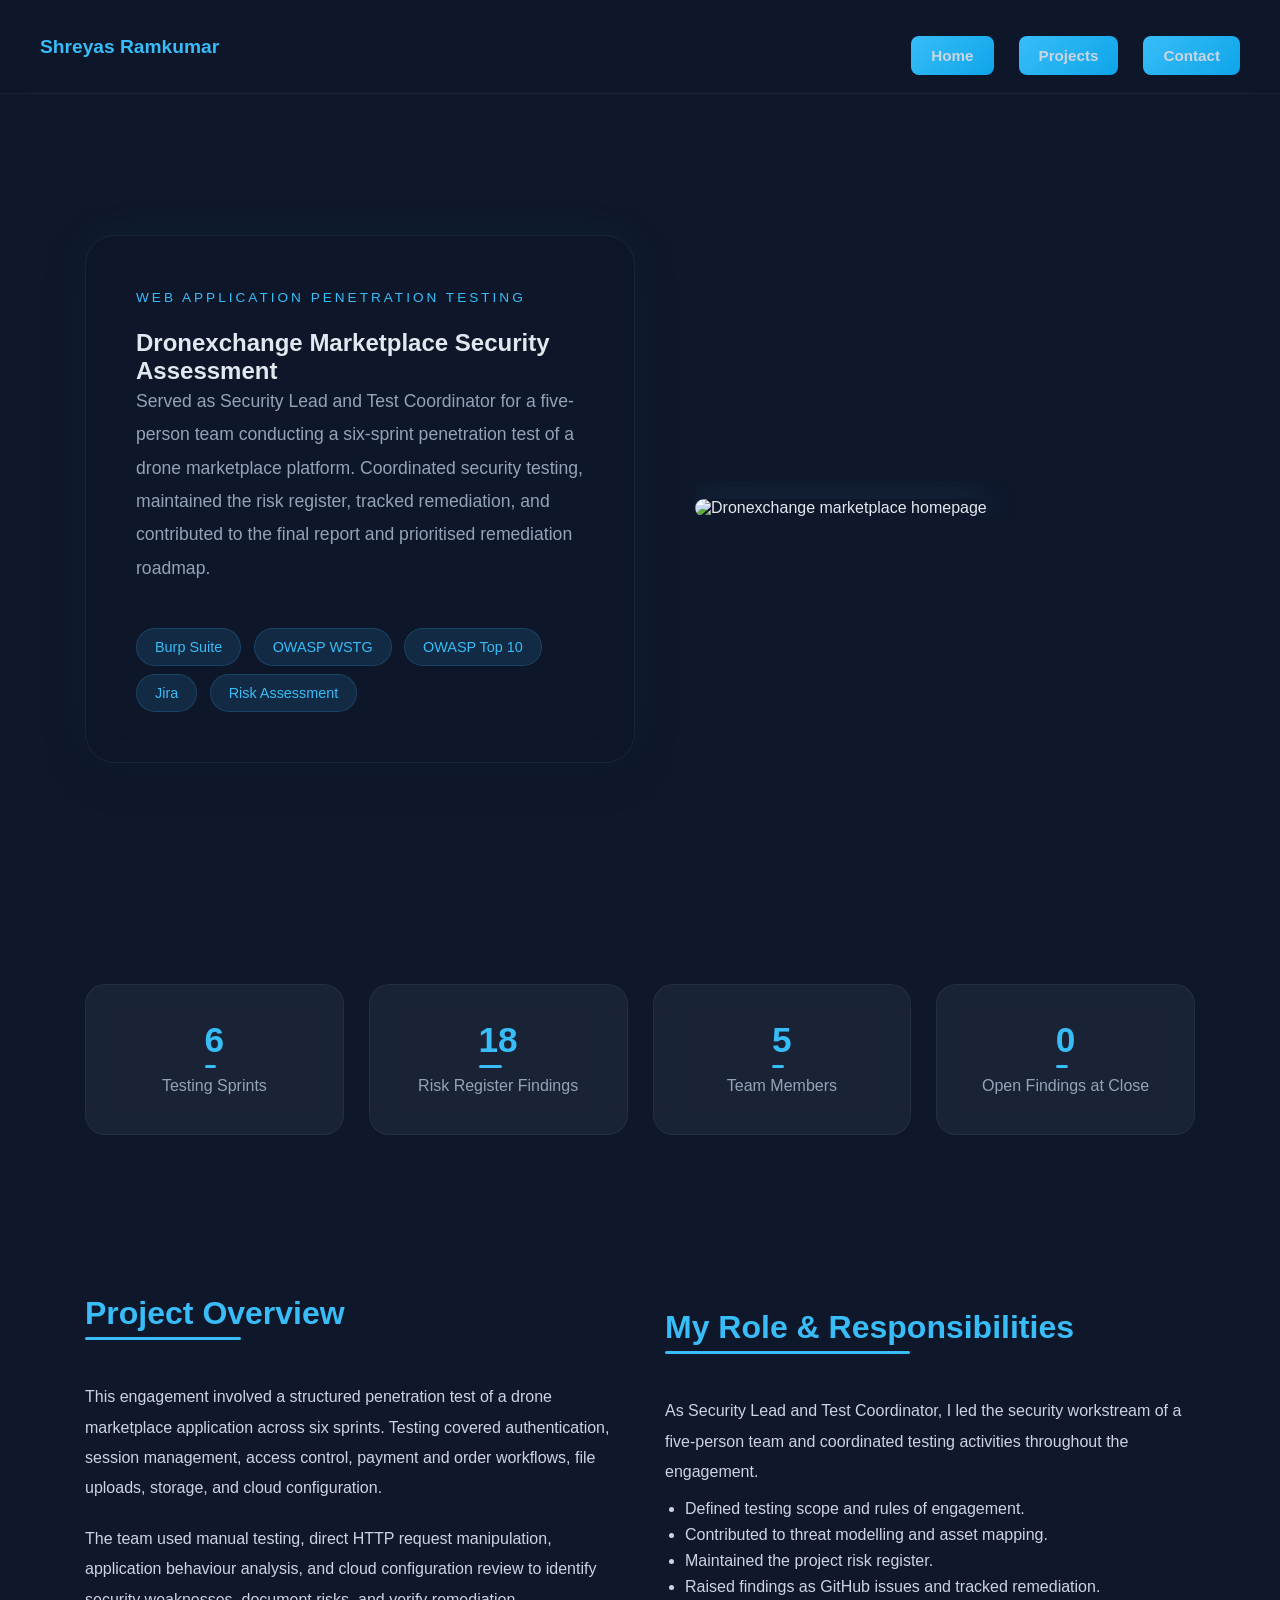
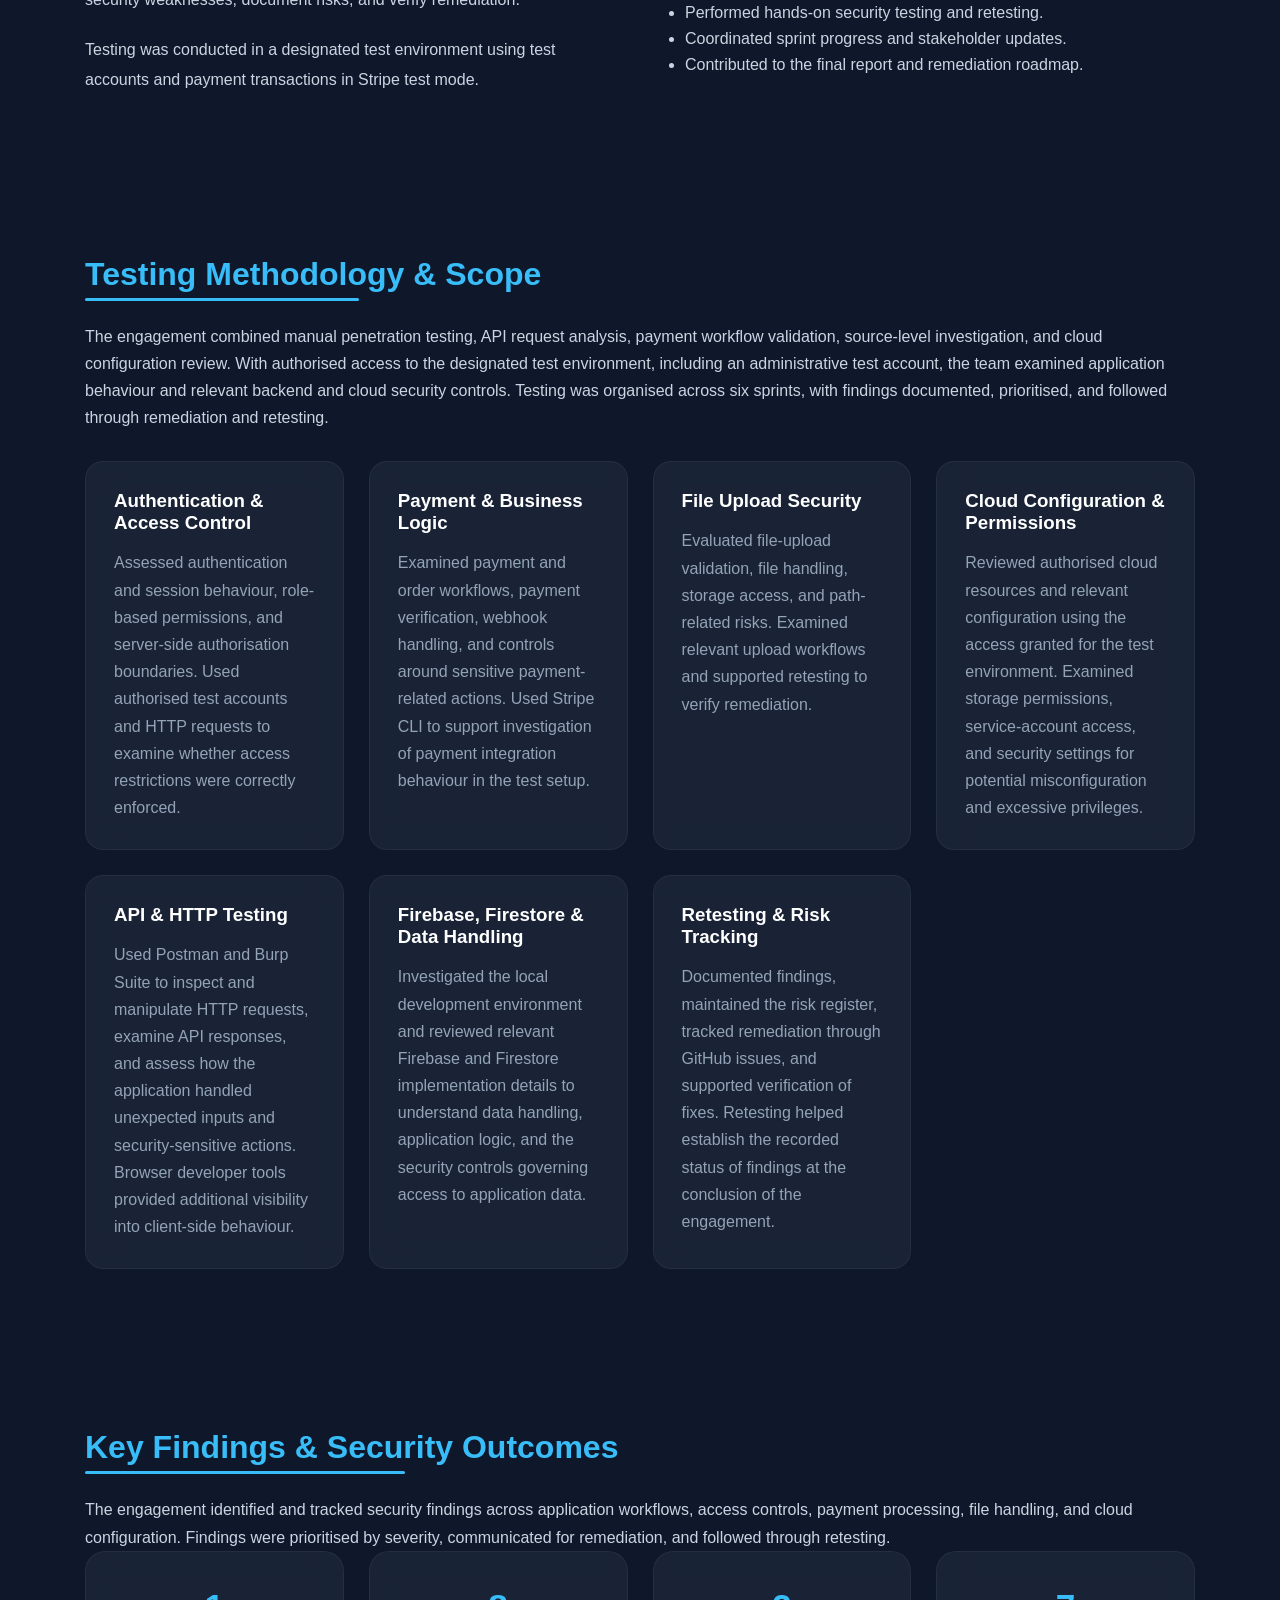
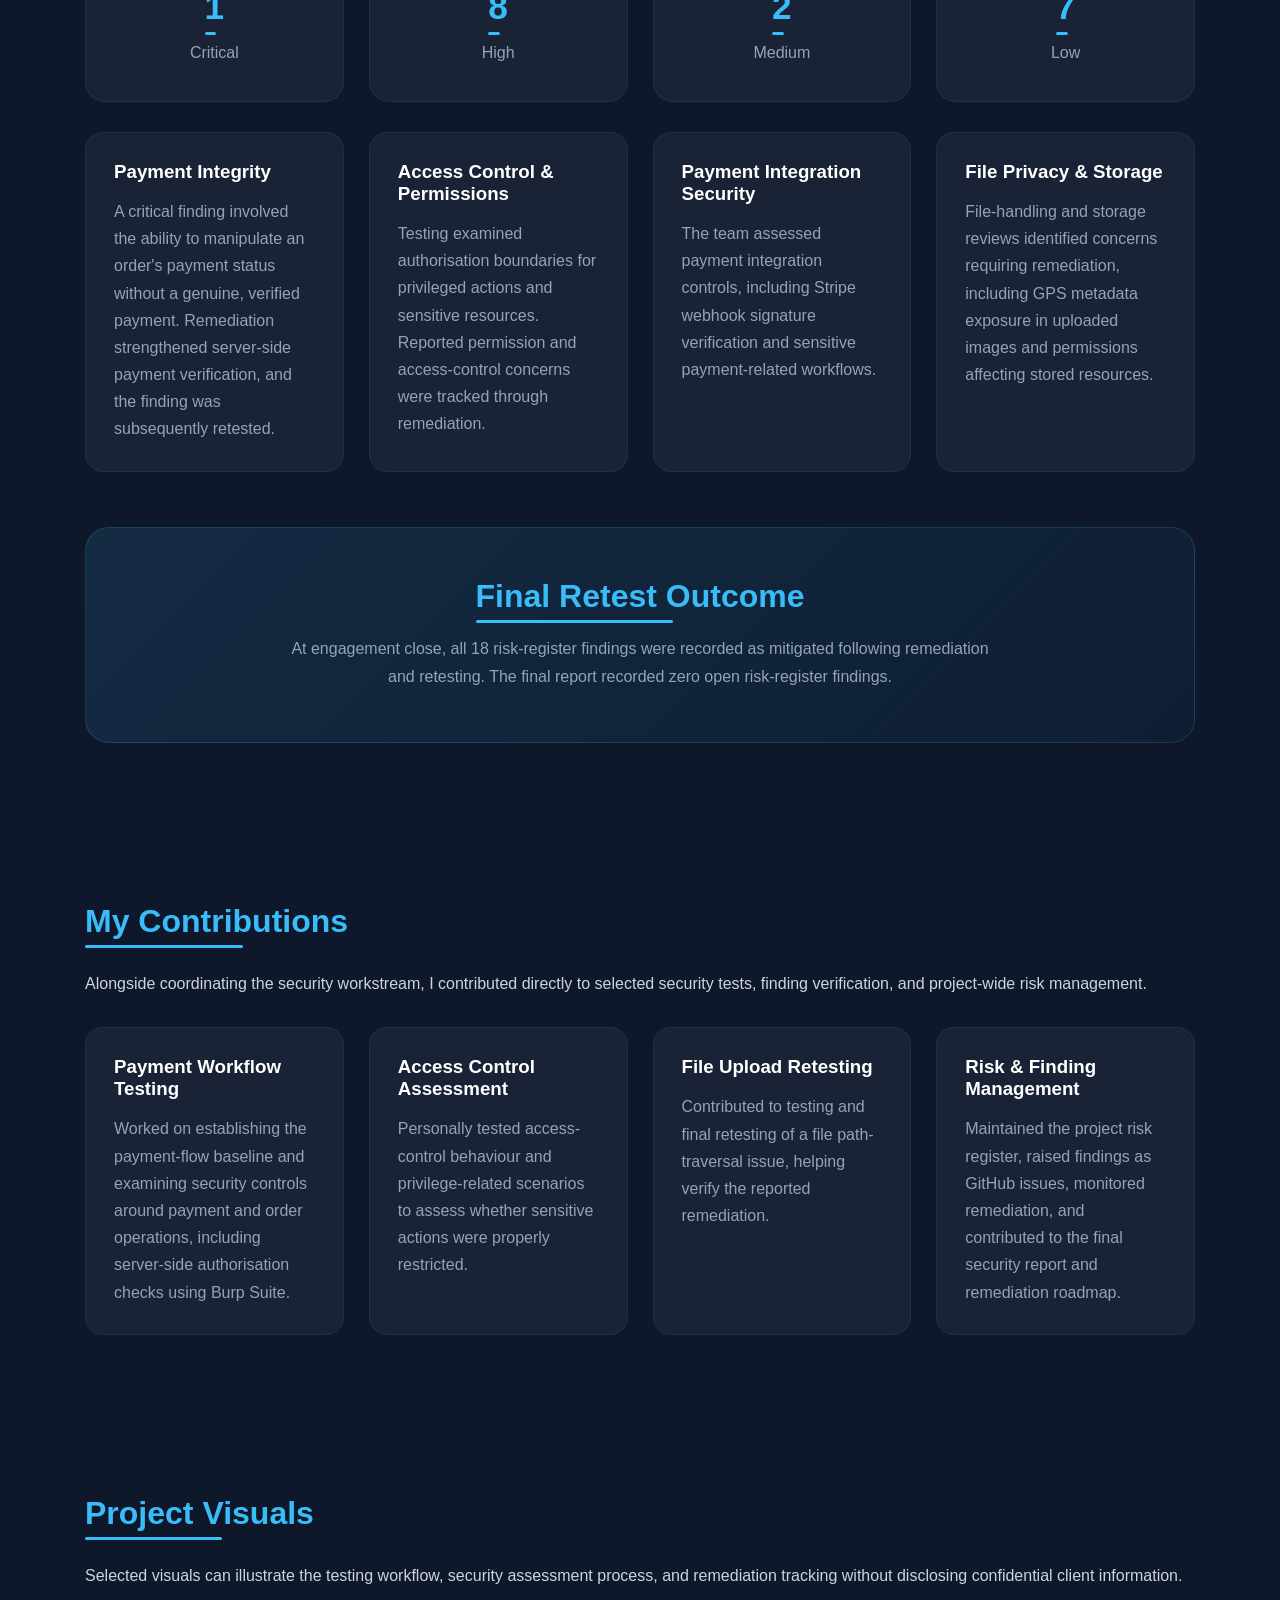
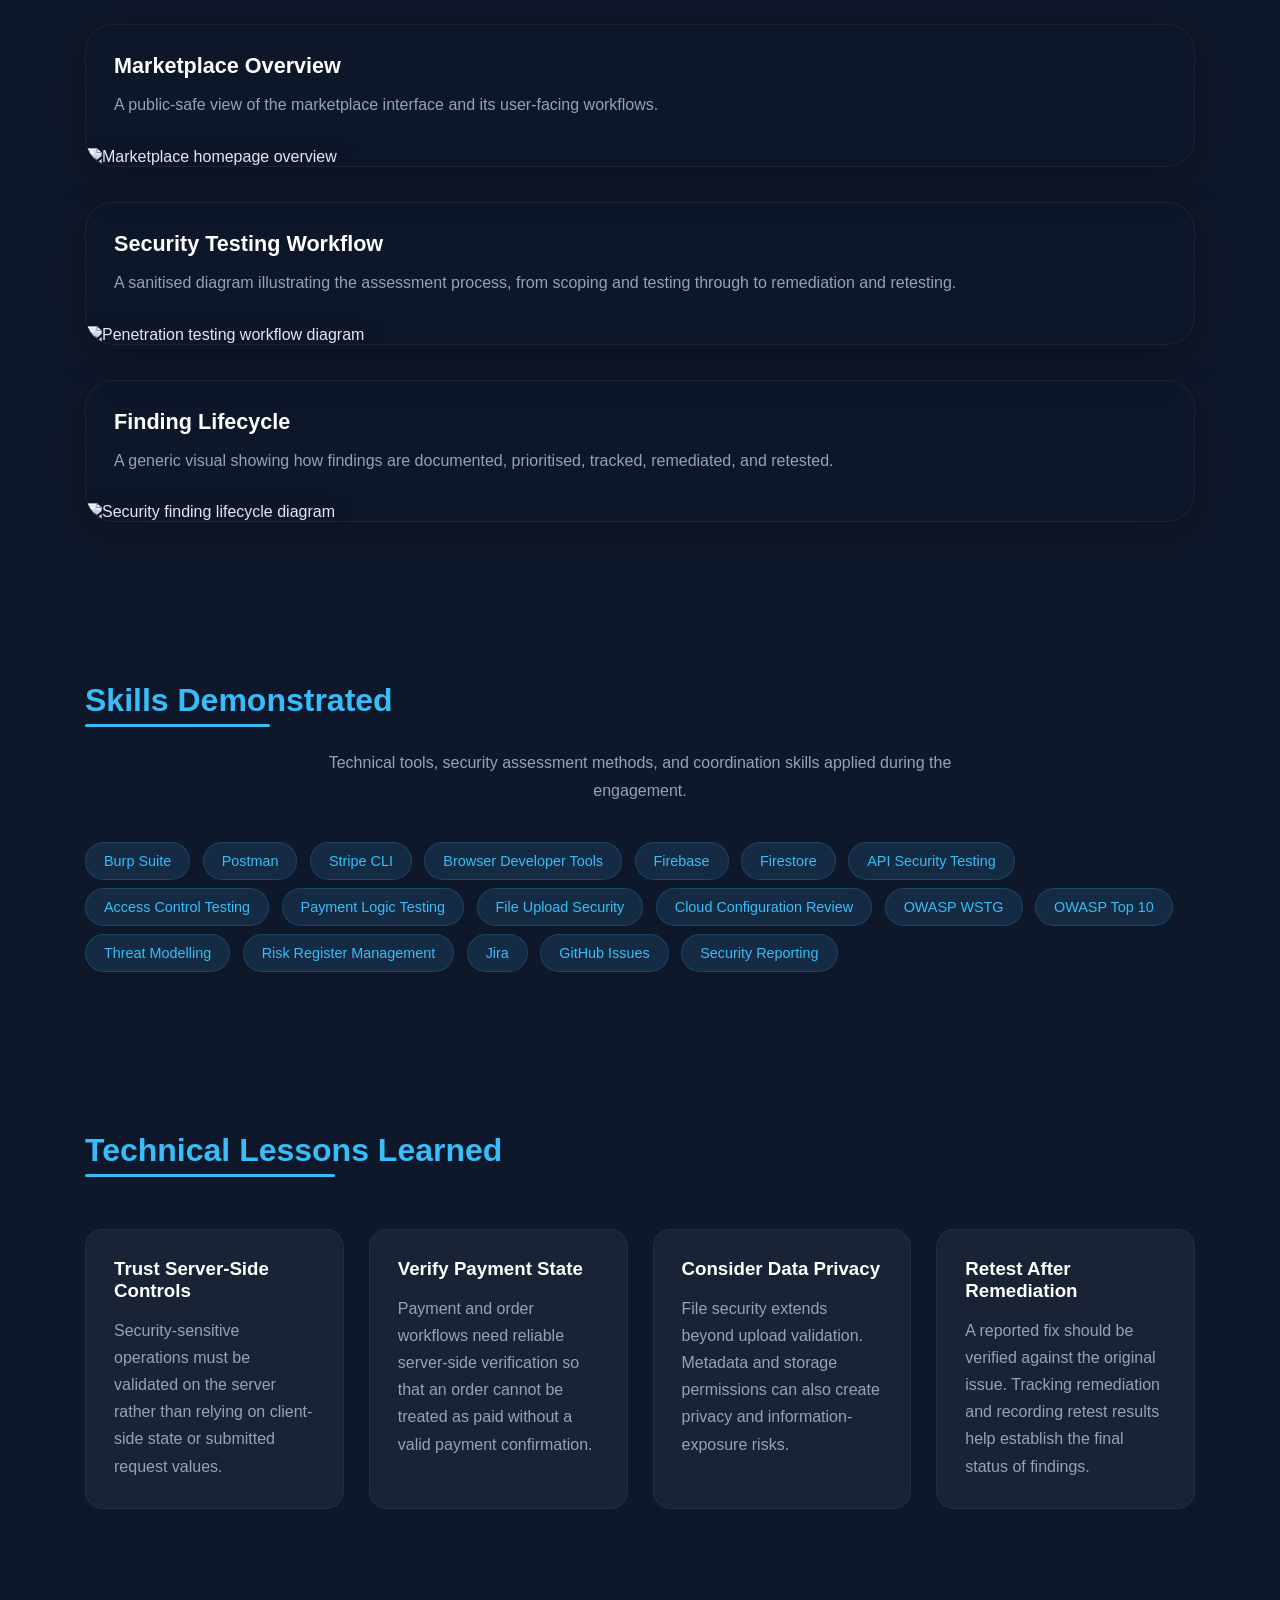
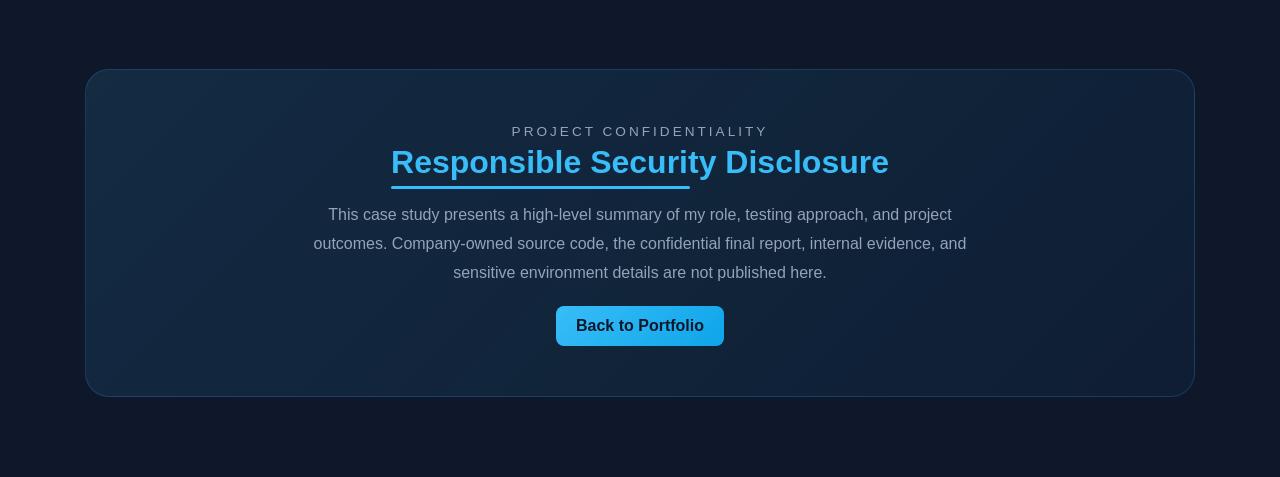
==== commit d672d2b7: "Update dronexchange.html" ====
--- a/dronexchange.html
+++ b/dronexchange.html
@@ -64,7 +64,7 @@
               loading="eager"
             >
         </div>
-        </div>
+        
 
     </section>
 
@@ -352,7 +352,7 @@
         </div>
 
         <!-- FINAL OUTCOME -->
-        <div class="cta-card hidden">
+        <div class="cta-card hidden" style="margin-top: 55px;">
 
             <h2>Final Retest Outcome</h2>
 
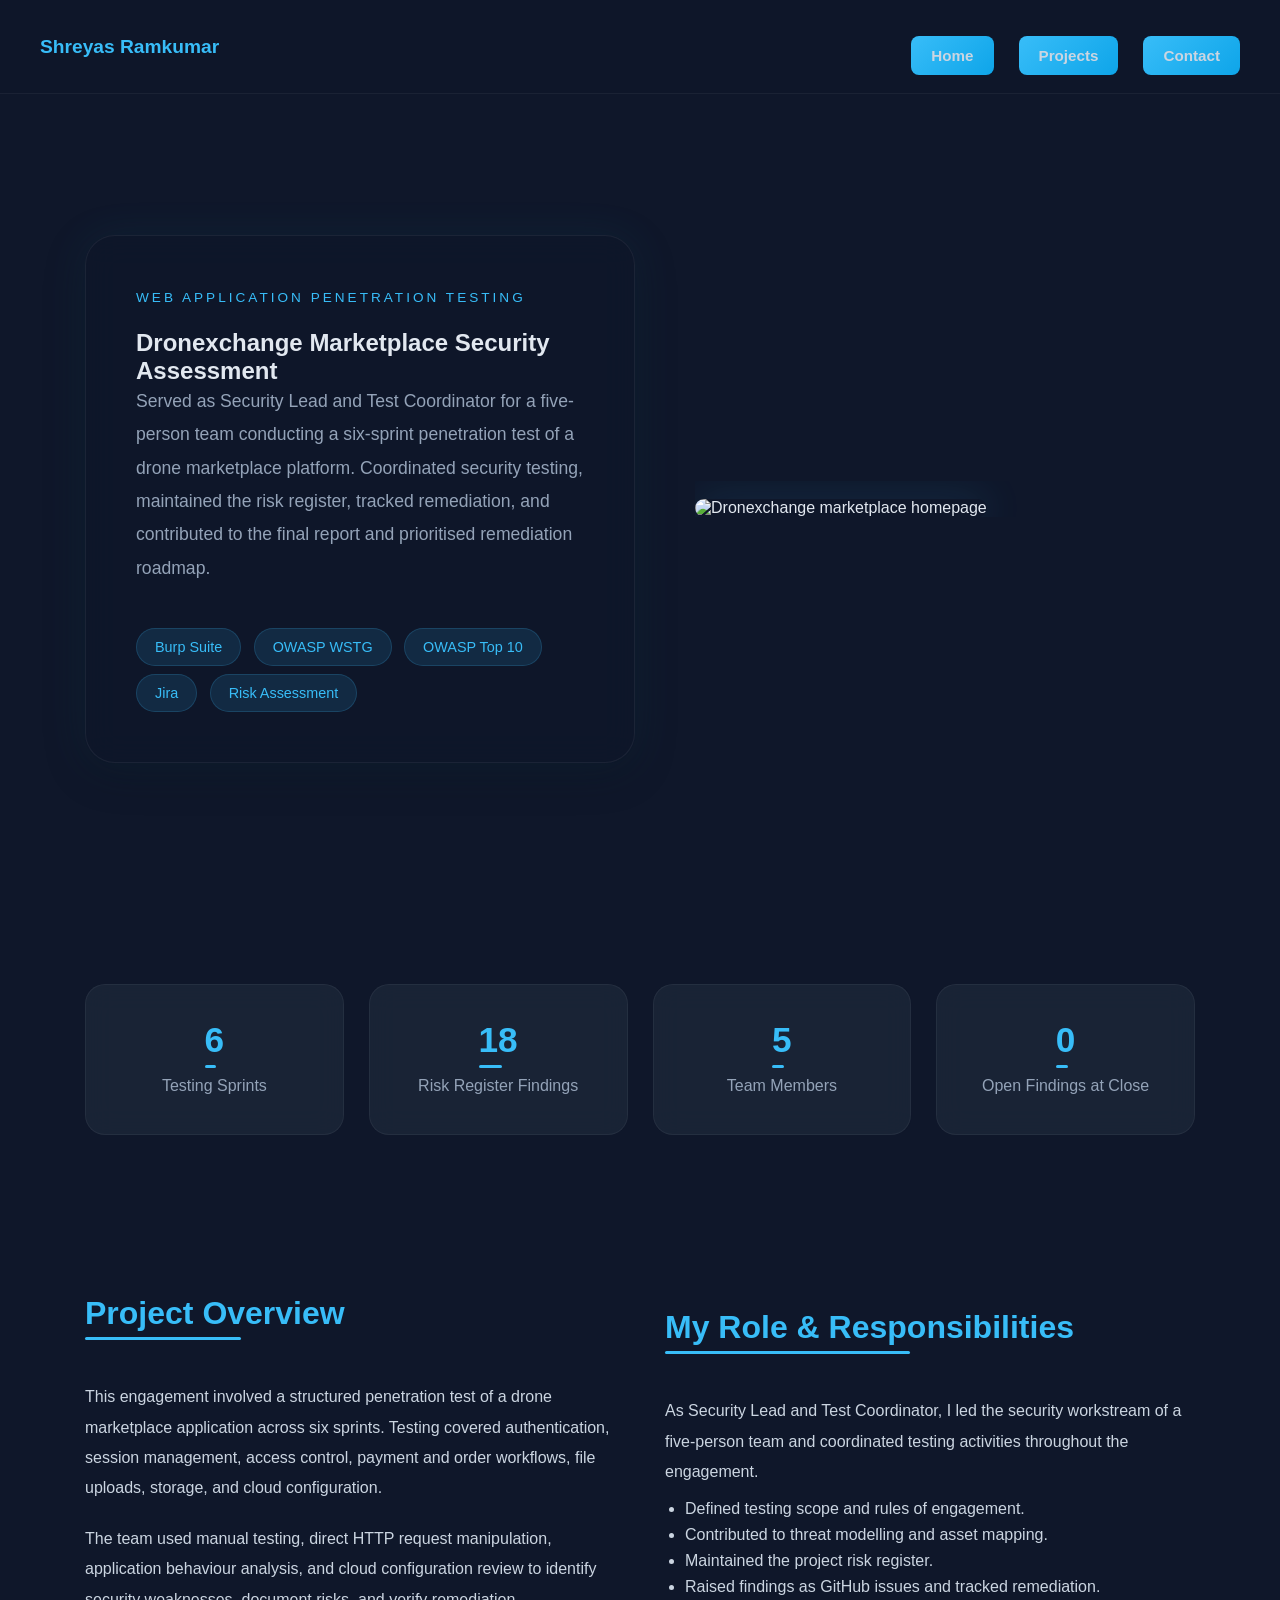
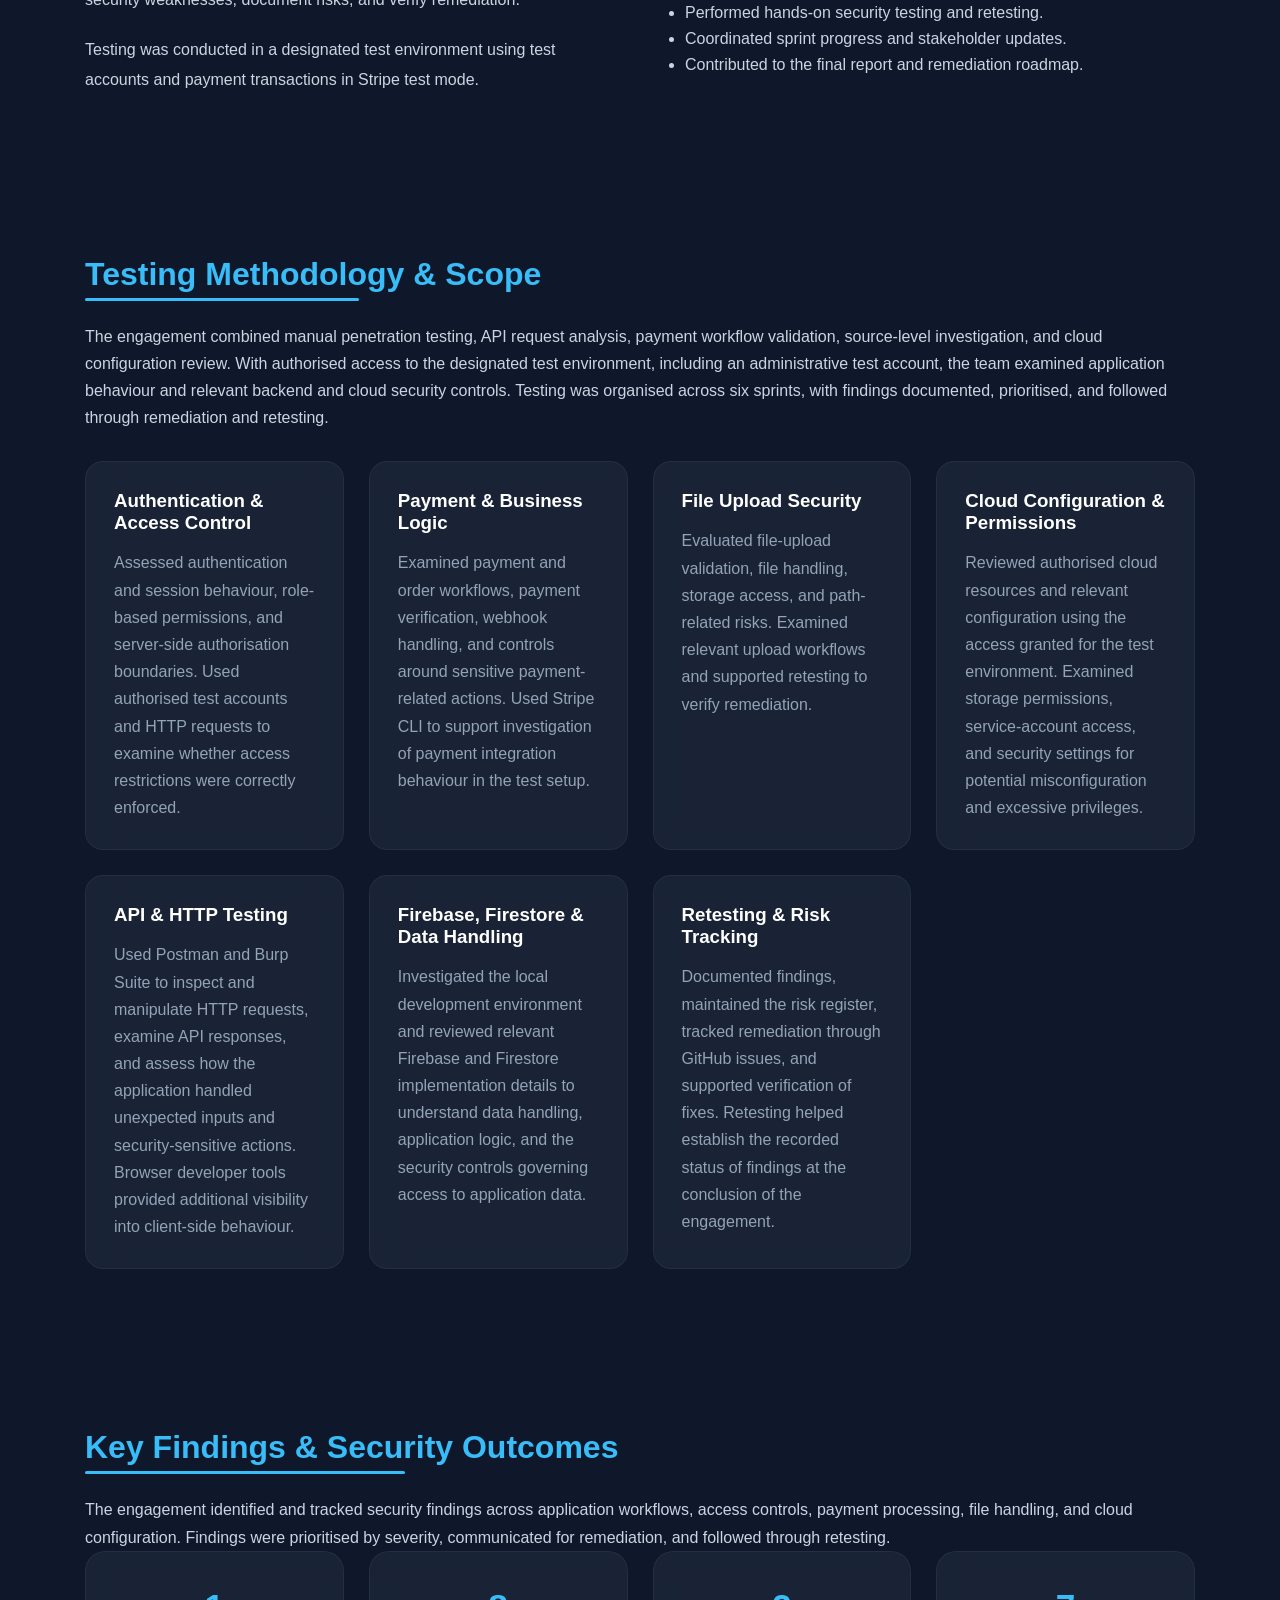
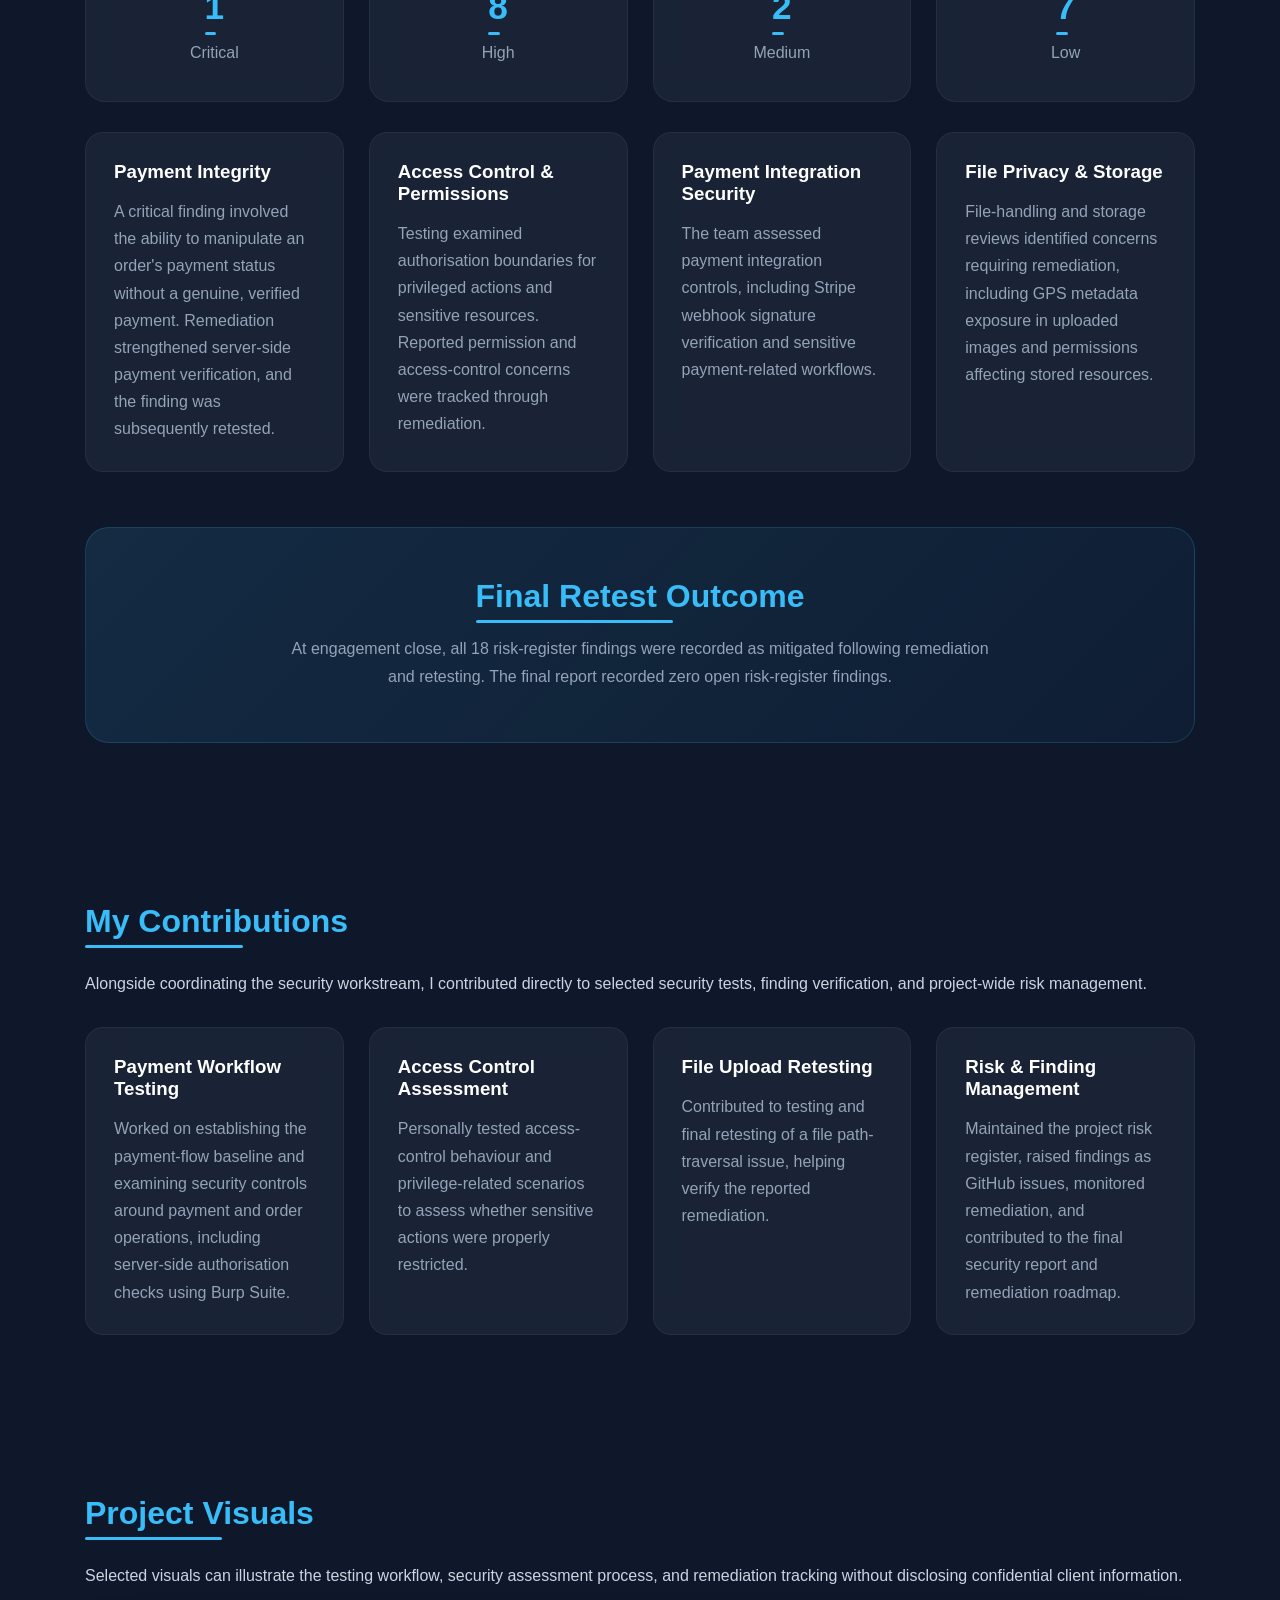
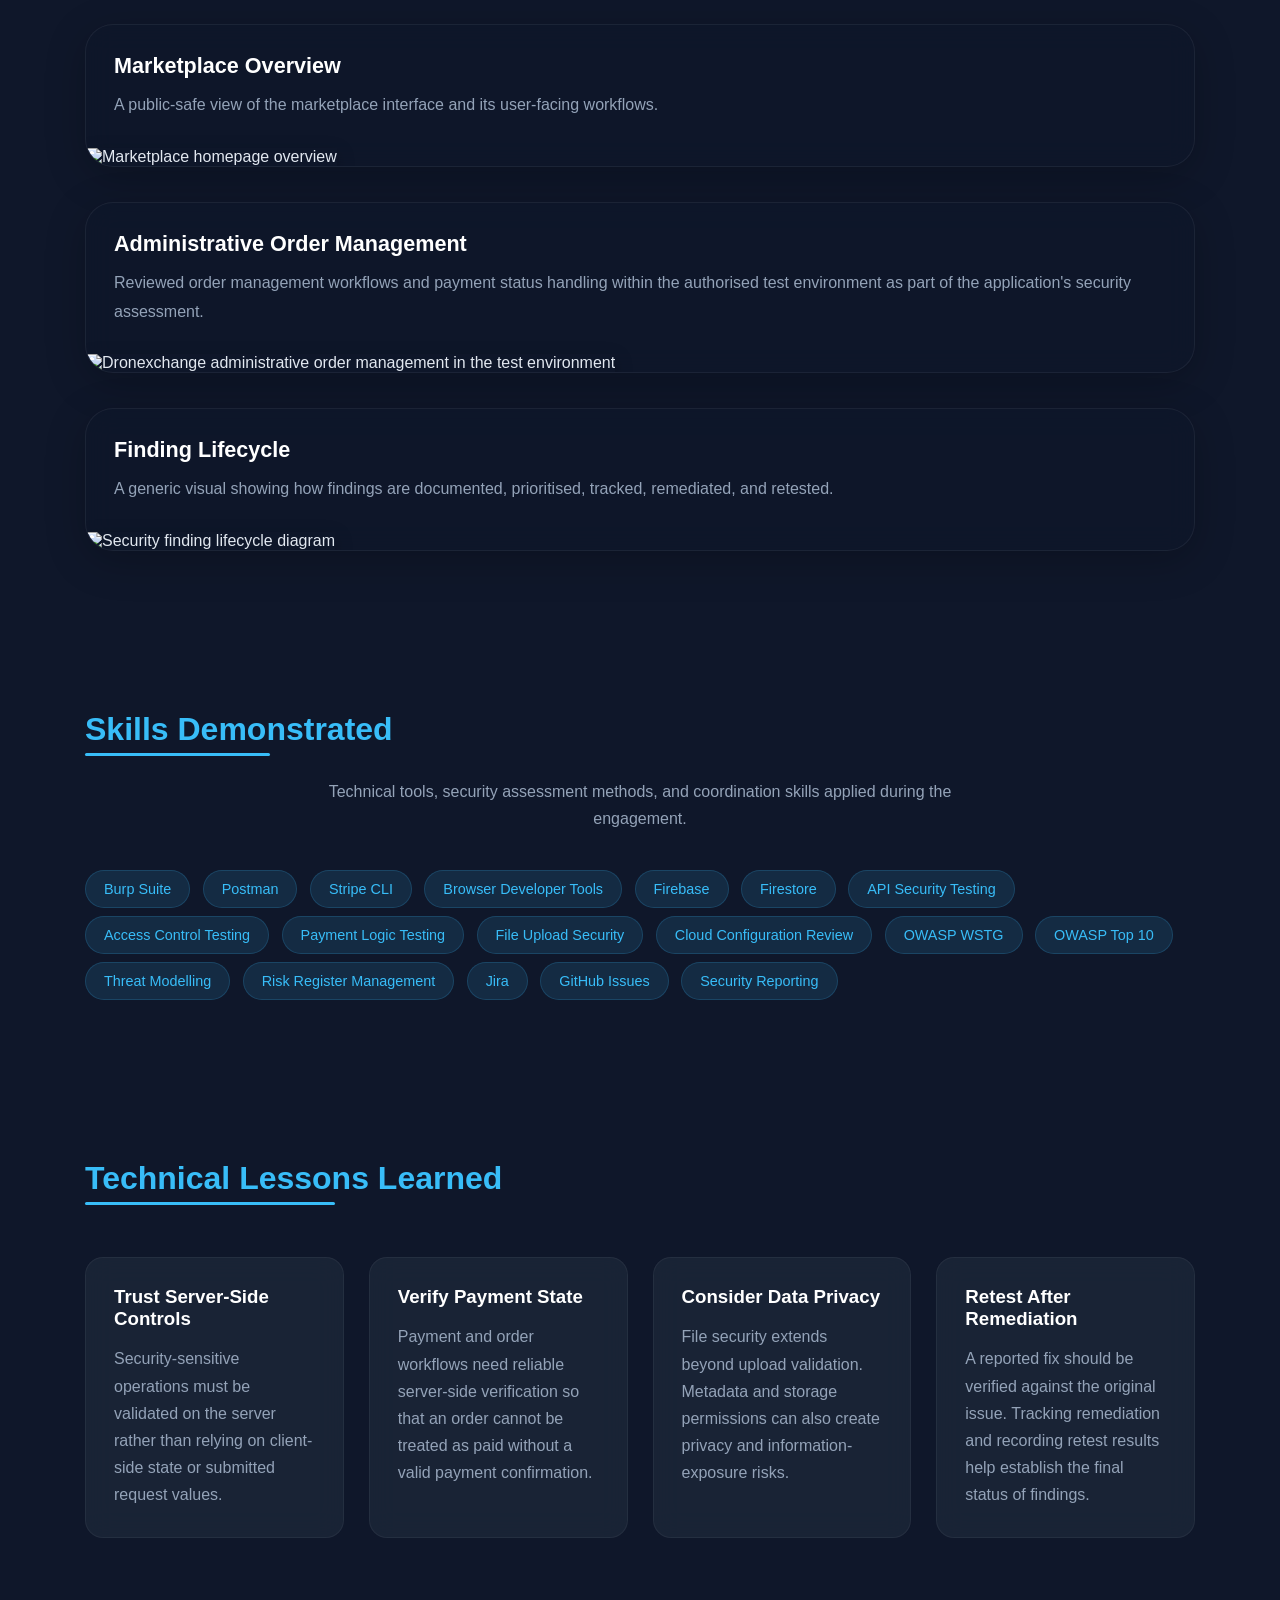
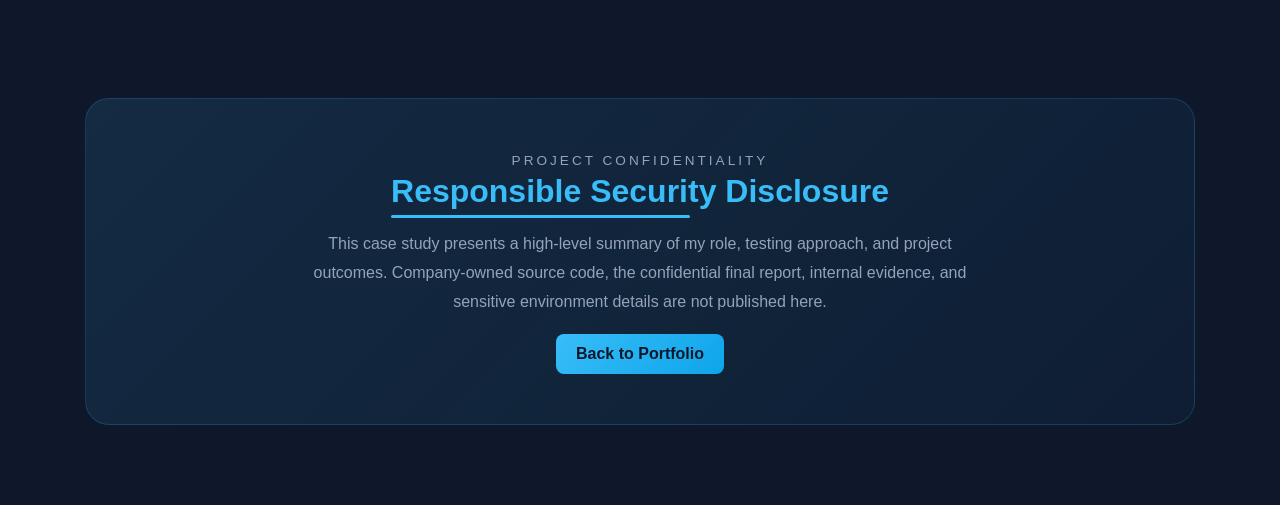
==== commit c7a73e40: "Update dronexchange.html" ====
--- a/dronexchange.html
+++ b/dronexchange.html
@@ -458,17 +458,17 @@
             <div class="showcase-card hidden">
 
                 <div class="showcase-info">
-                    <h3>Security Testing Workflow</h3>
+                    <h3>Administrative Order Management</h3>
                     <p>
-                        A sanitised diagram illustrating the
-                        assessment process, from scoping and
-                        testing through to remediation and retesting.
+                         Reviewed order management workflows and payment
+            status handling within the authorised test environment
+            as part of the application's security assessment.
                     </p>
                 </div>
 
                 <img
-                    src="dronexchange-testing-workflow.png"
-                    alt="Penetration testing workflow diagram"
+                    src="dronexchange-admin-orders.png"
+                    alt="Dronexchange administrative order management in the test environment"
                     loading="lazy"
                 >
 
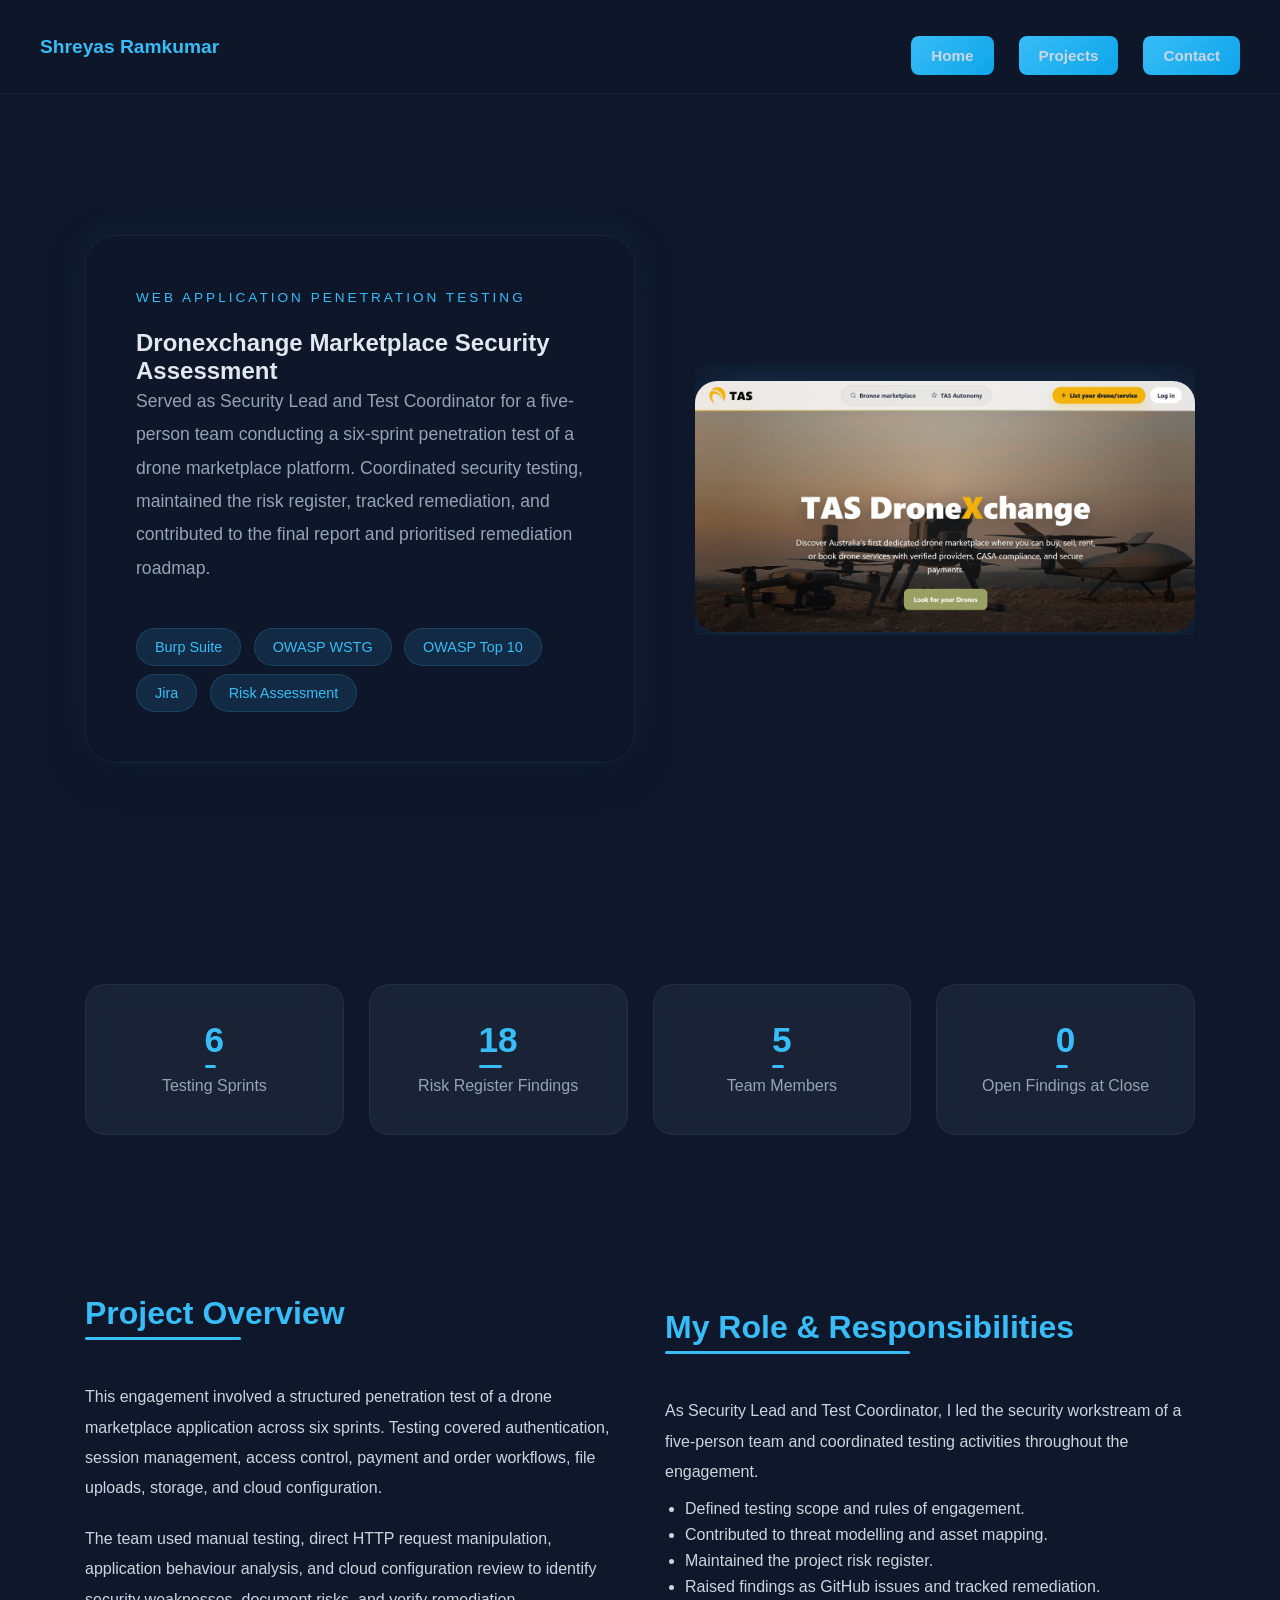
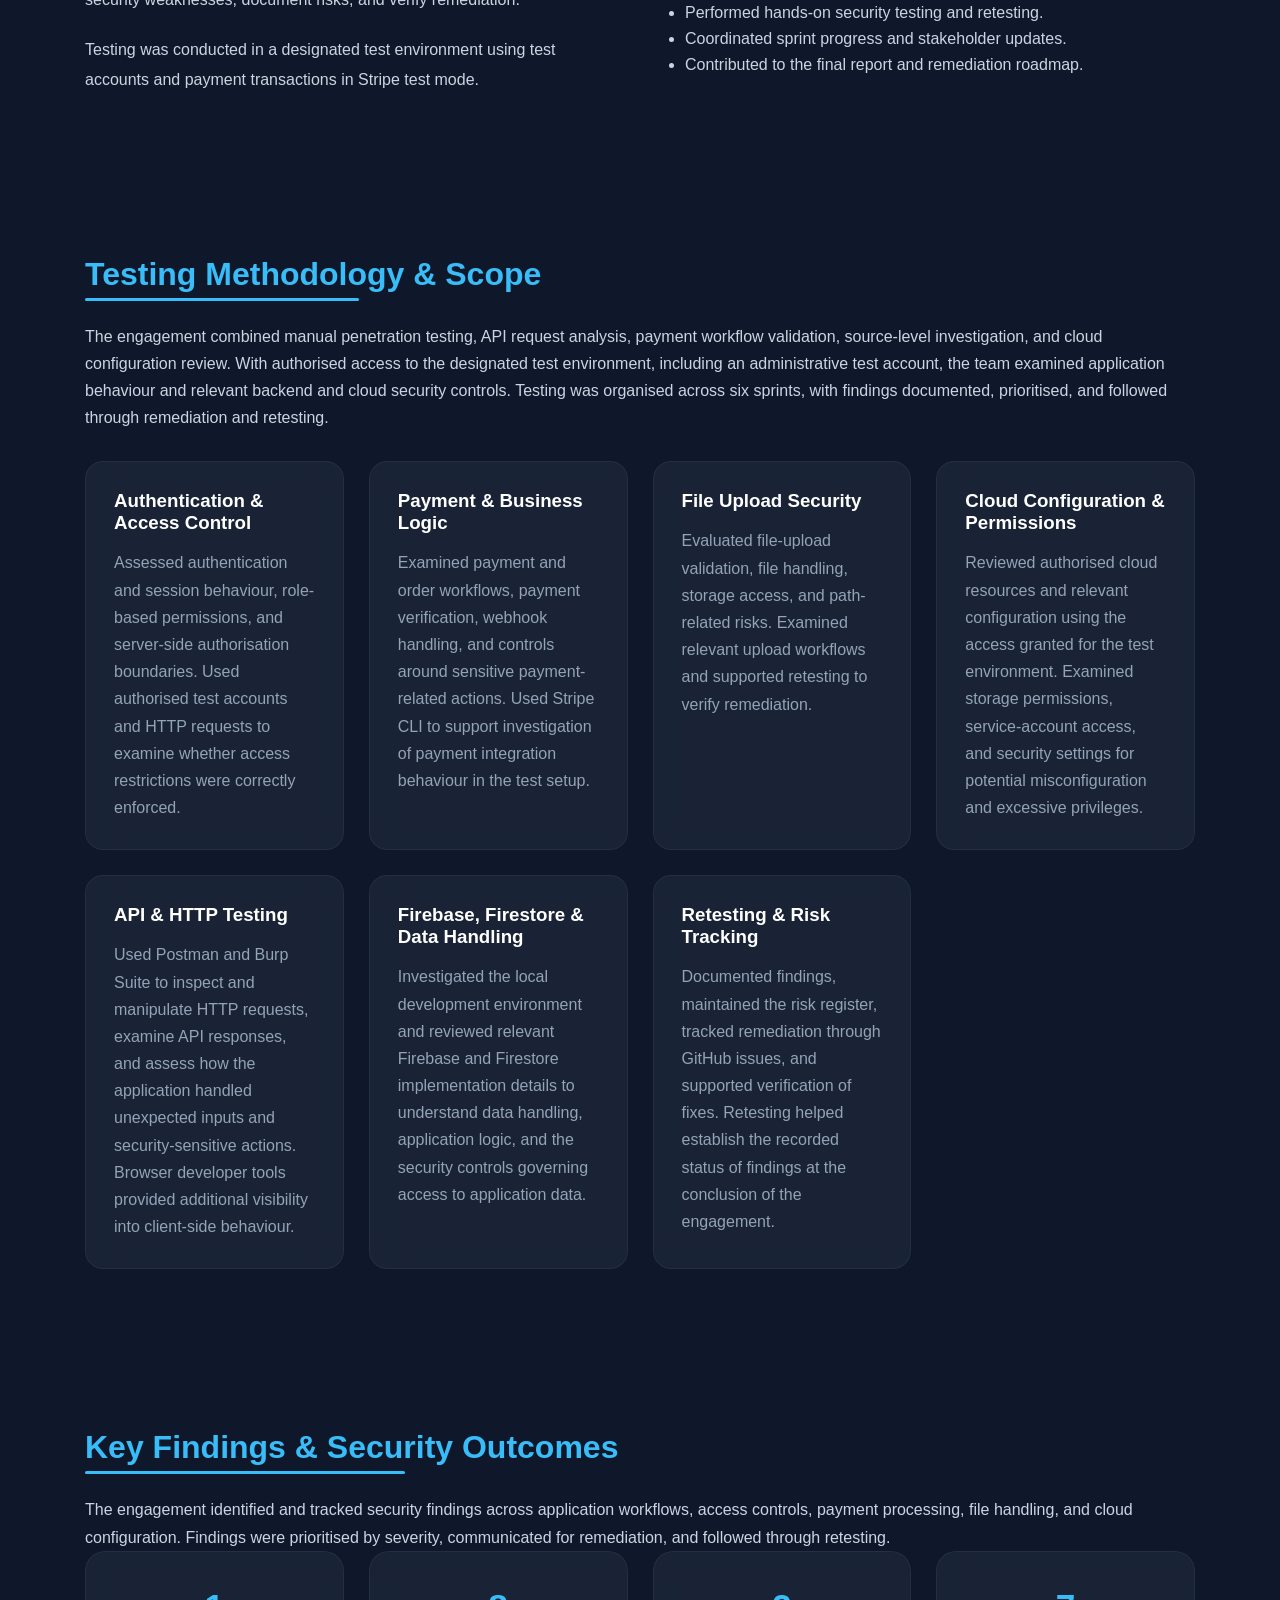
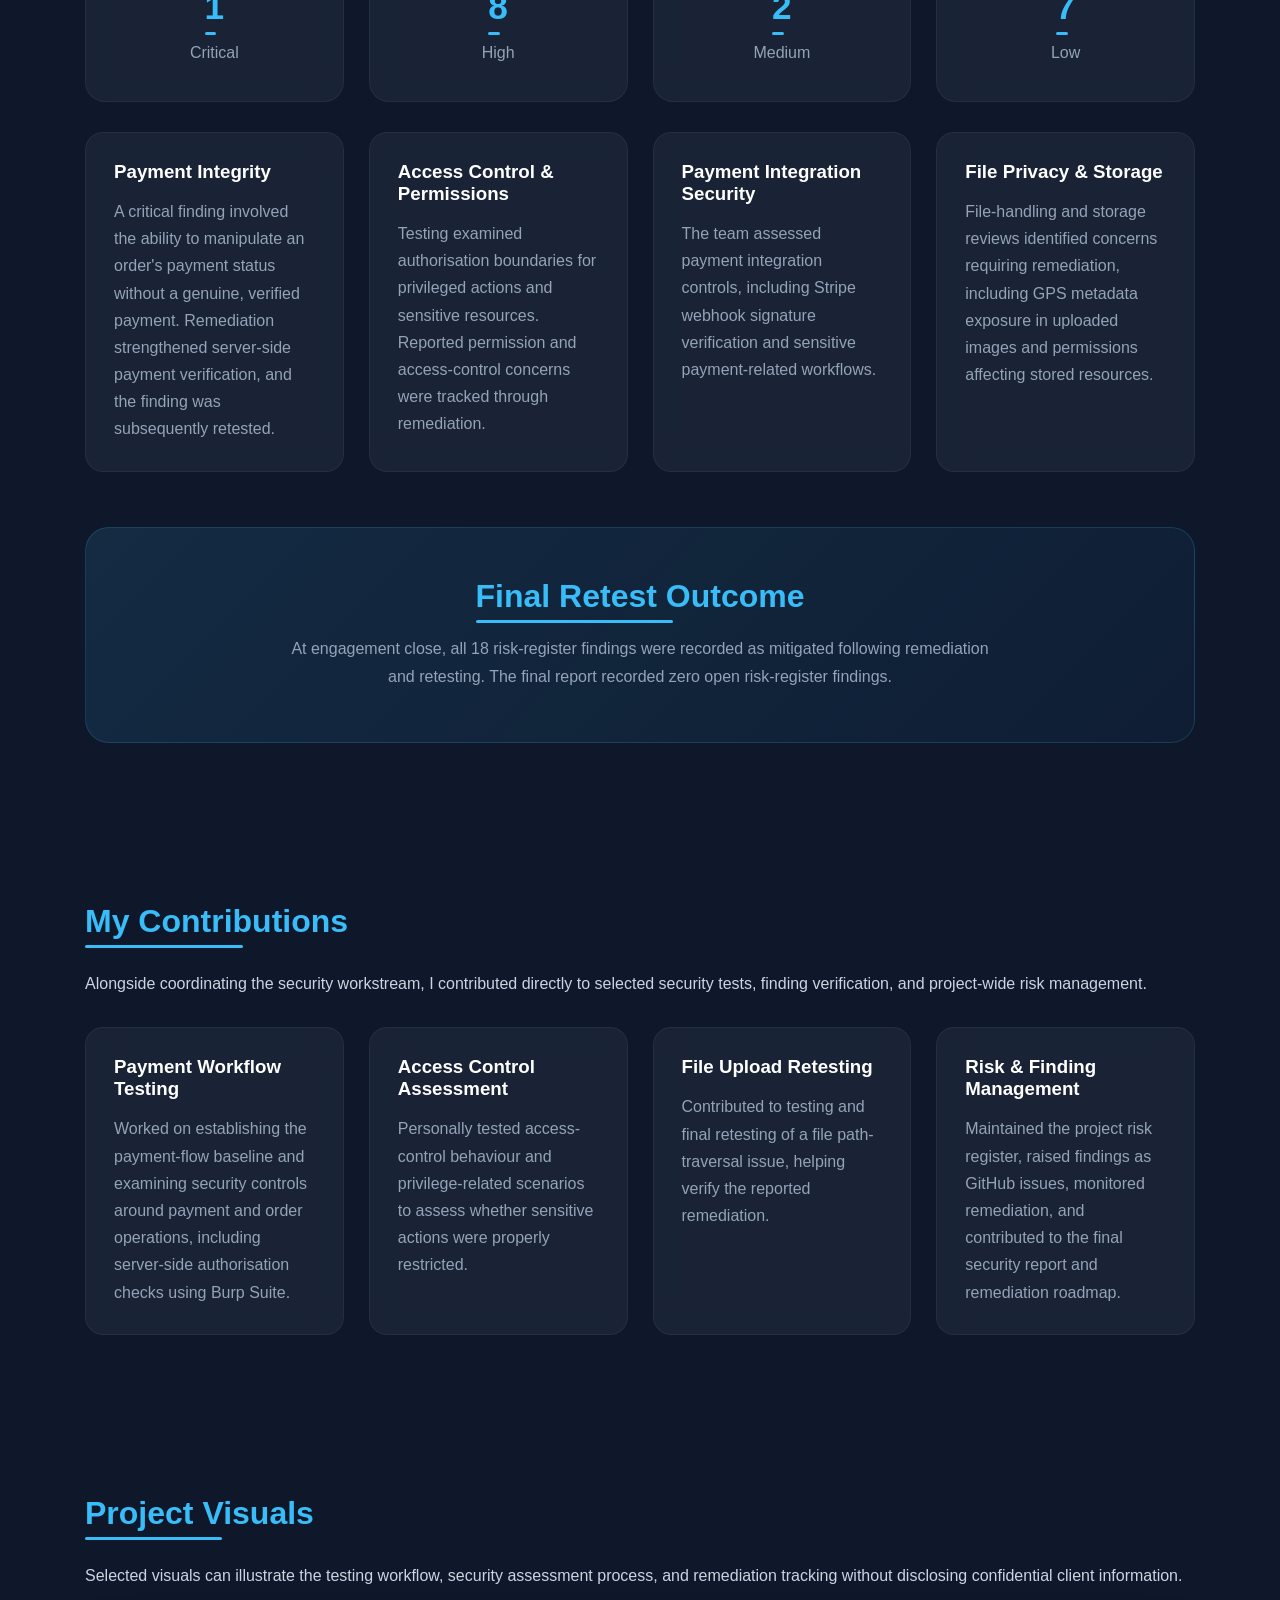
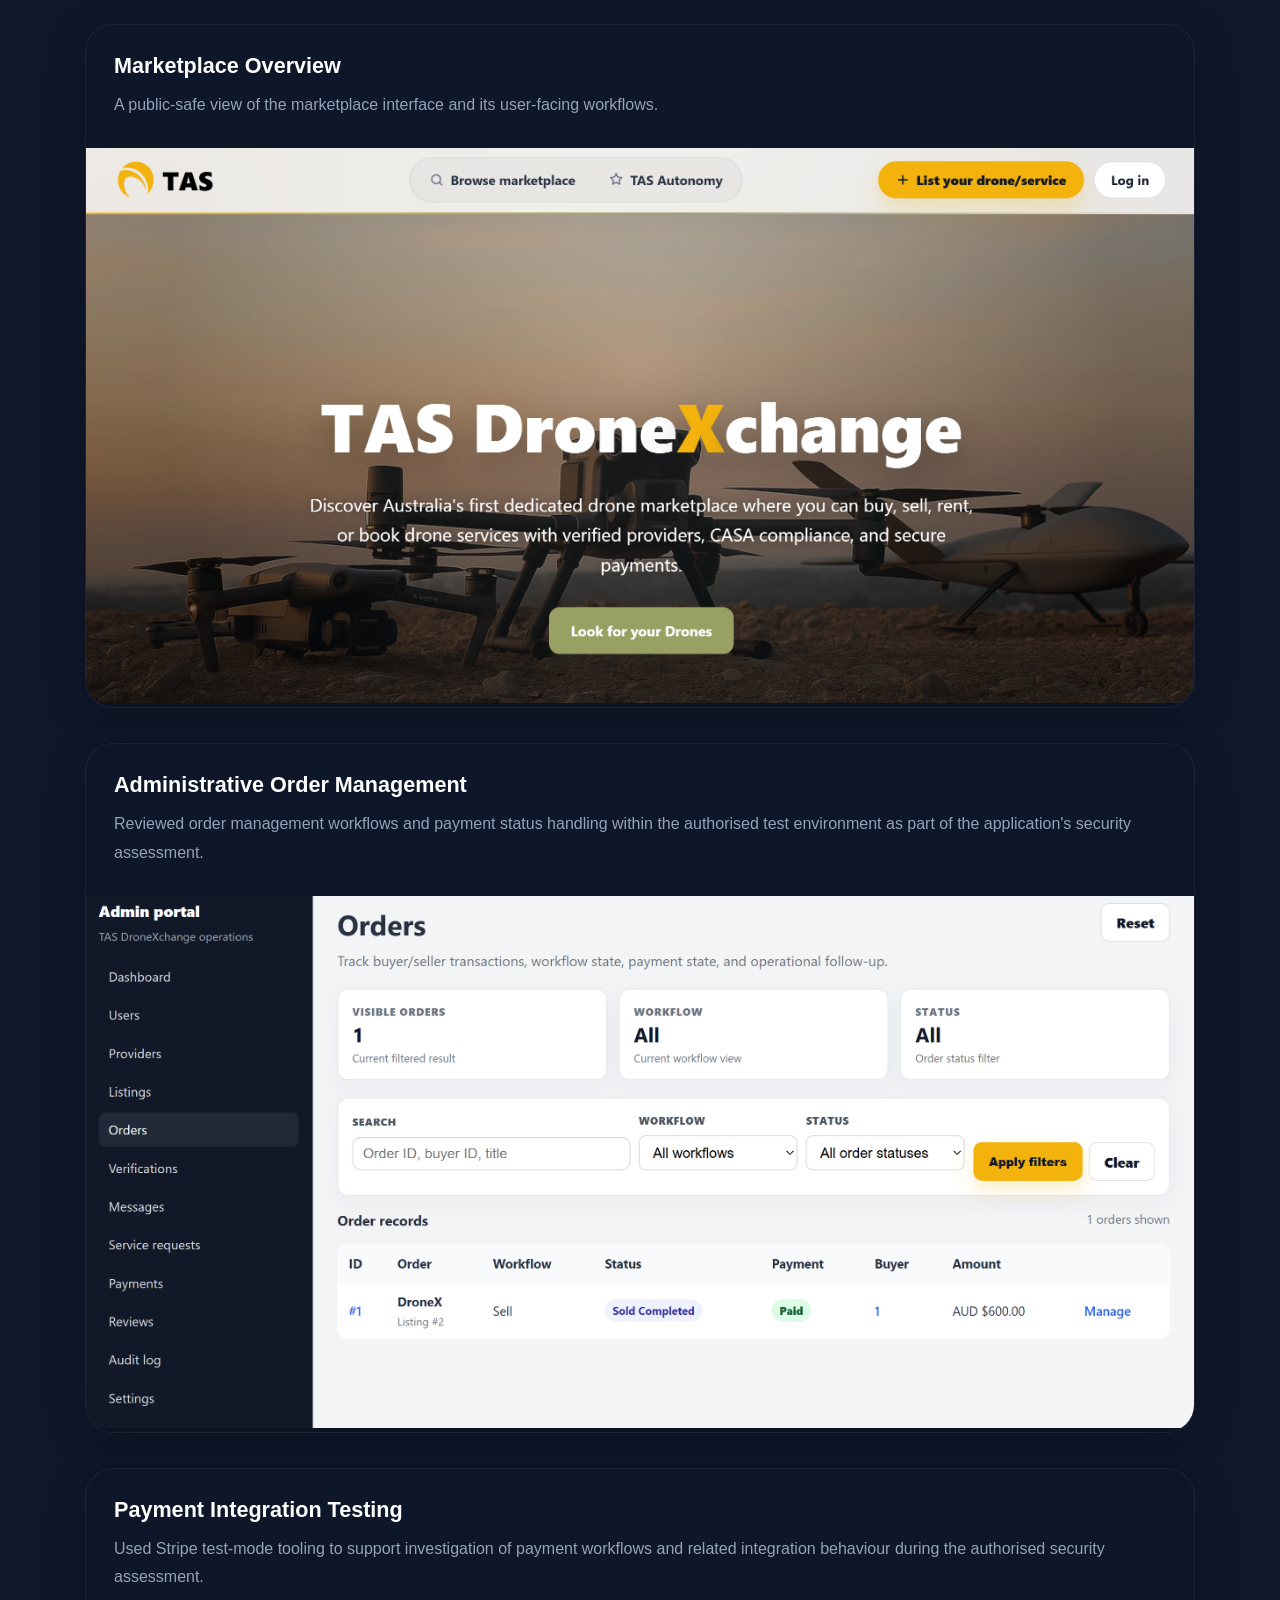
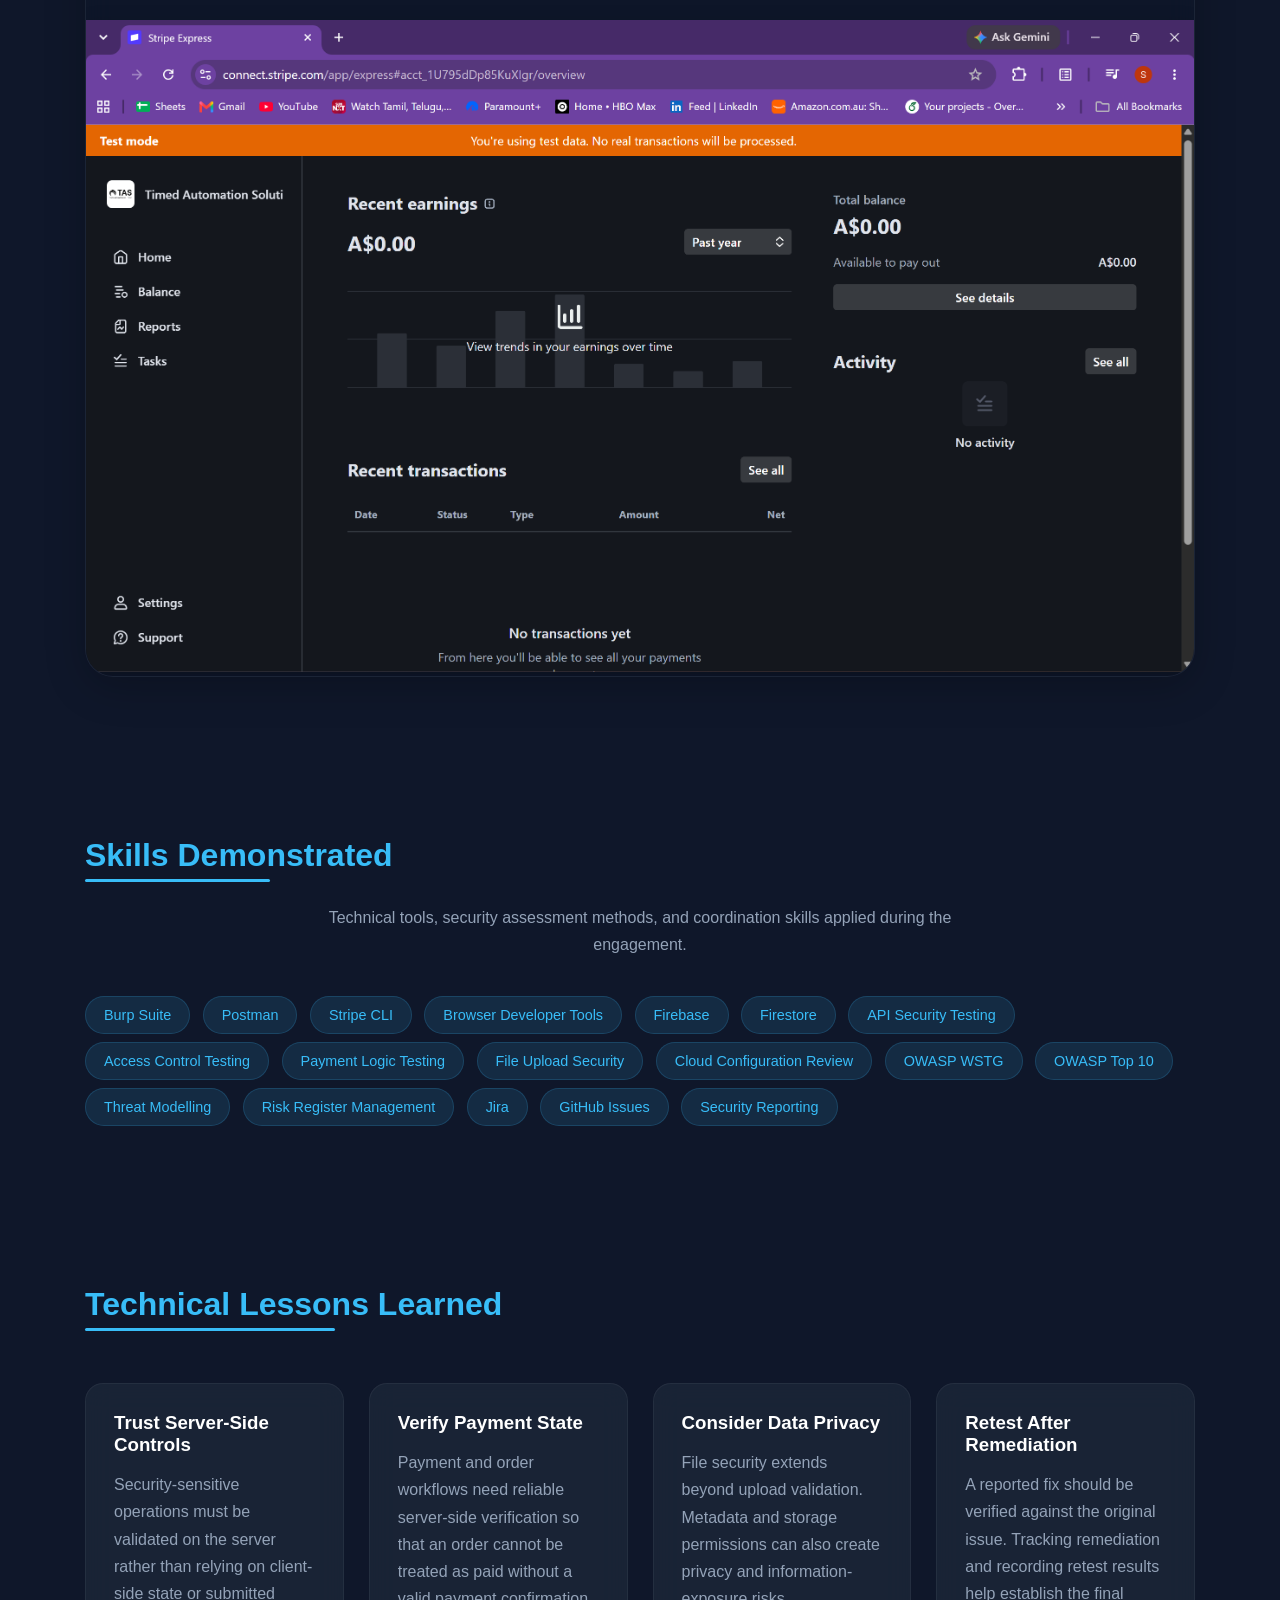
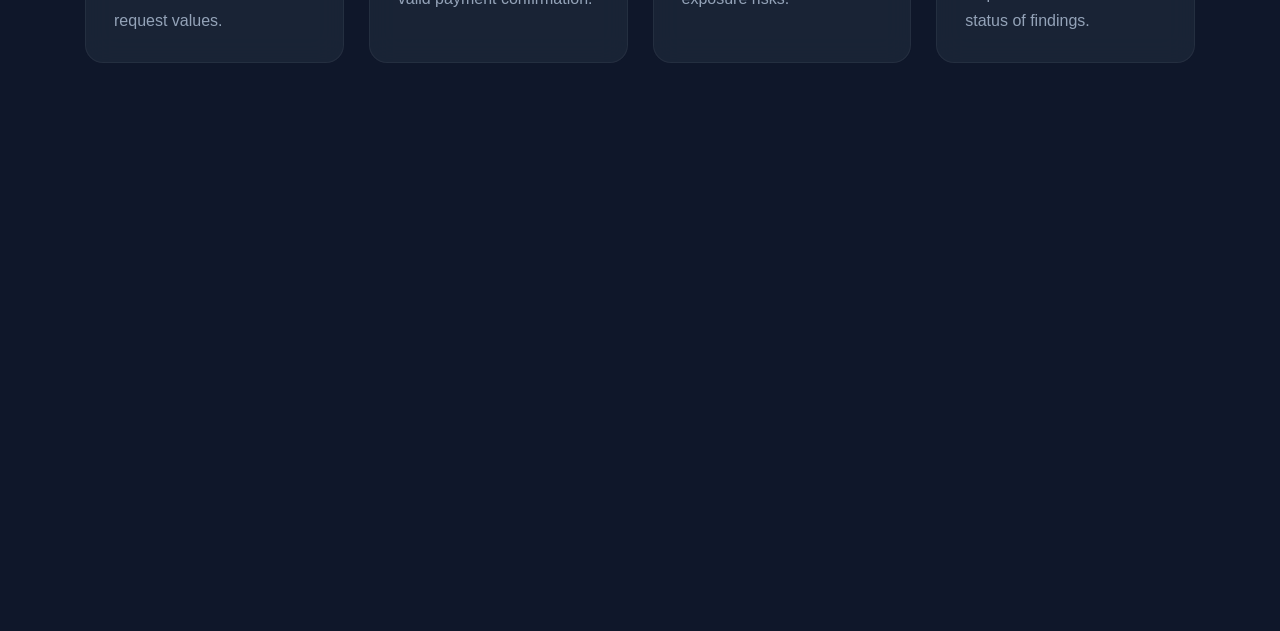
==== commit 8a0d05f6: "Update dronexchange.html" ====
--- a/dronexchange.html
+++ b/dronexchange.html
@@ -477,17 +477,17 @@
             <div class="showcase-card hidden">
 
                 <div class="showcase-info">
-                    <h3>Finding Lifecycle</h3>
+                    <h3>Payment Integration Testing</h3>
                     <p>
-                        A generic visual showing how findings are
-                        documented, prioritised, tracked, remediated,
-                        and retested.
+                        Used Stripe test-mode tooling to support investigation
+            of payment workflows and related integration behaviour
+            during the authorised security assessment.
                     </p>
                 </div>
 
                 <img
-                    src="dronexchange-finding-lifecycle.png"
-                    alt="Security finding lifecycle diagram"
+                    src="dronexchange-stripe-test.png"
+                    alt="Stripe test-mode dashboard used during payment integration testing"
                     loading="lazy"
                 >
 
